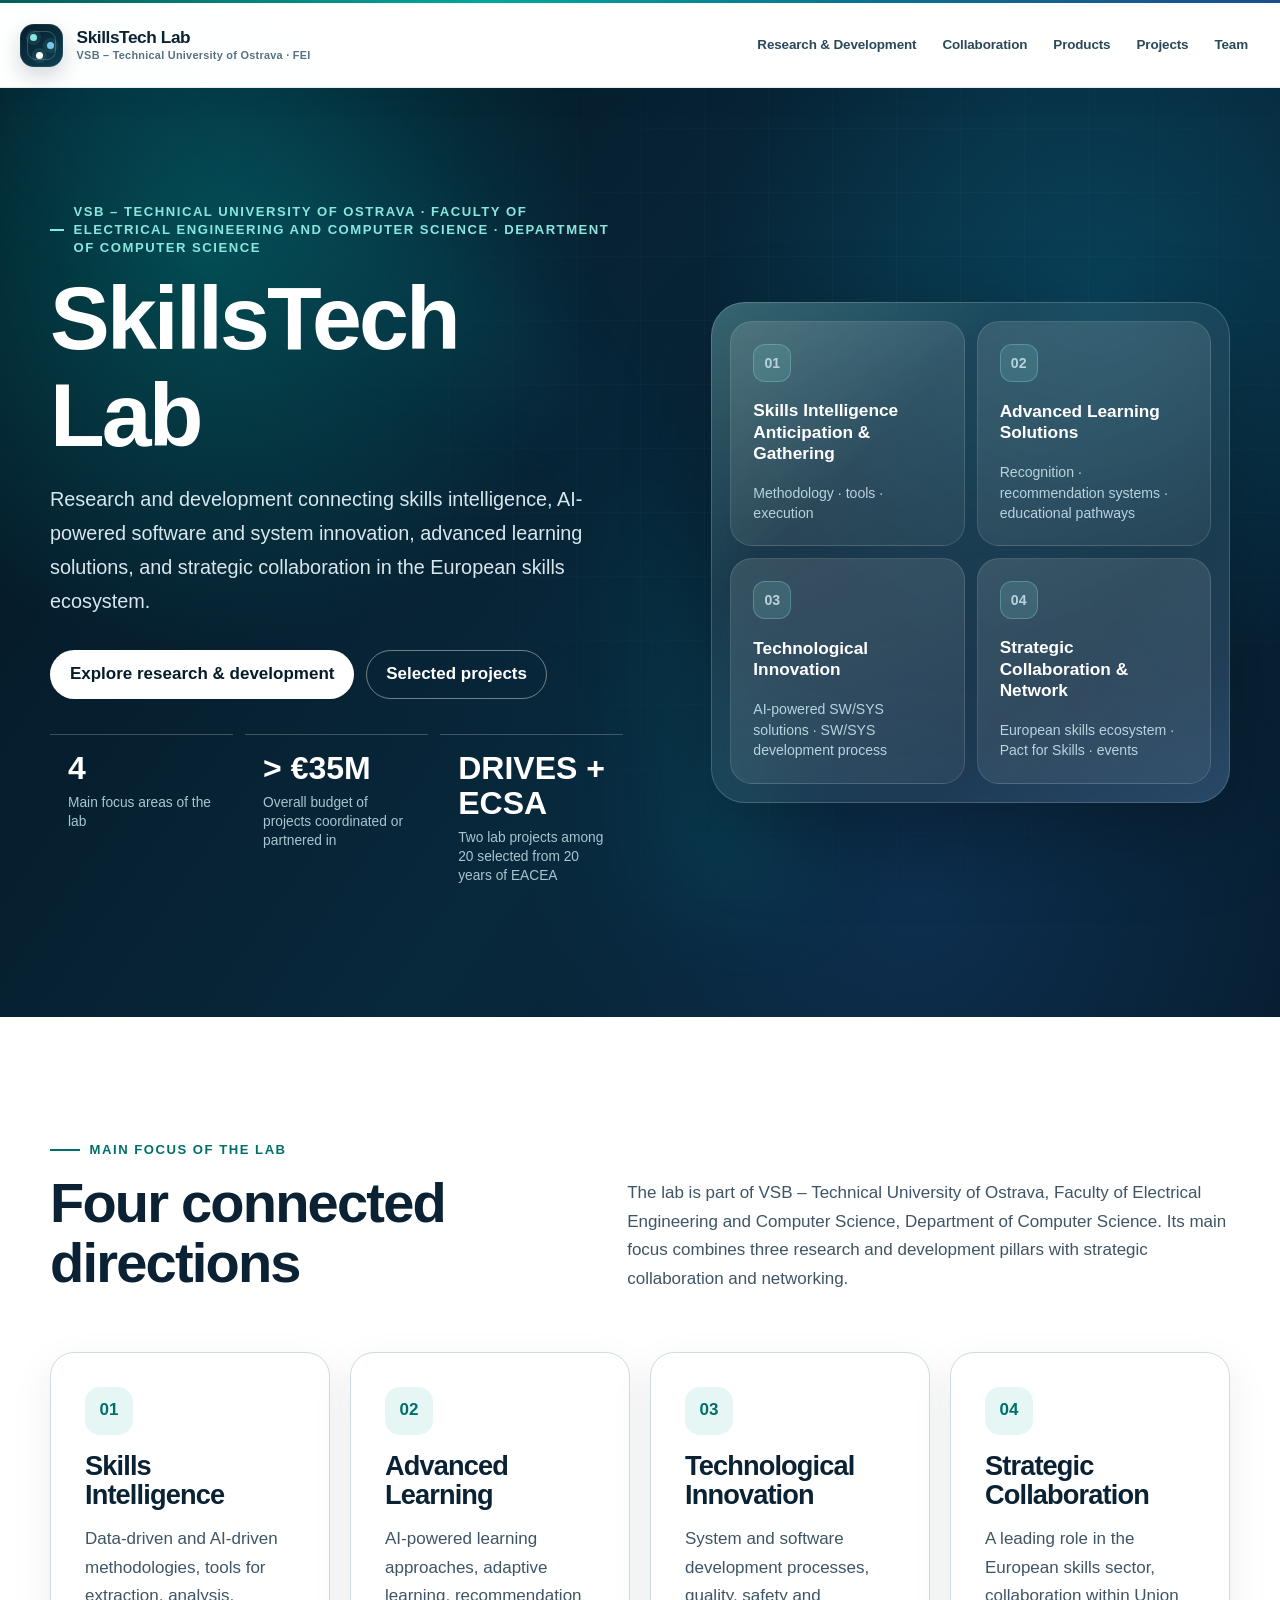
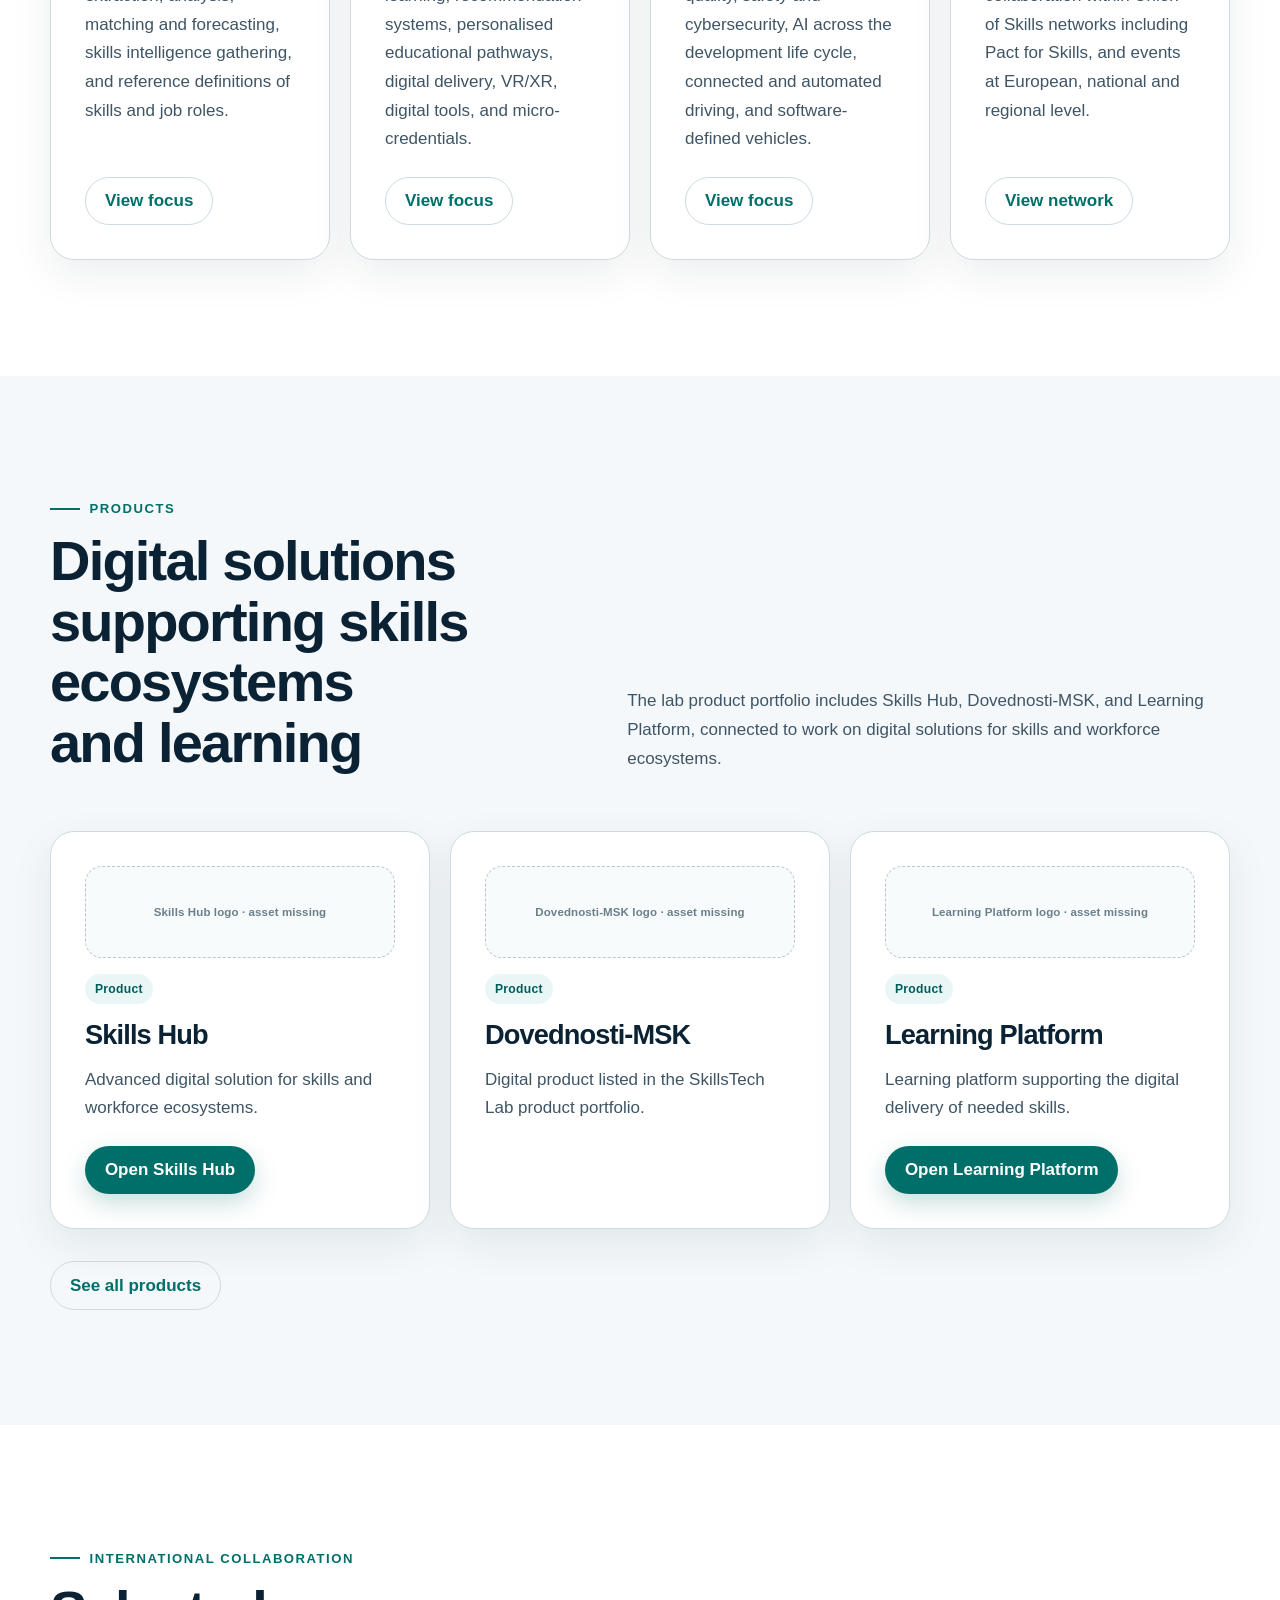
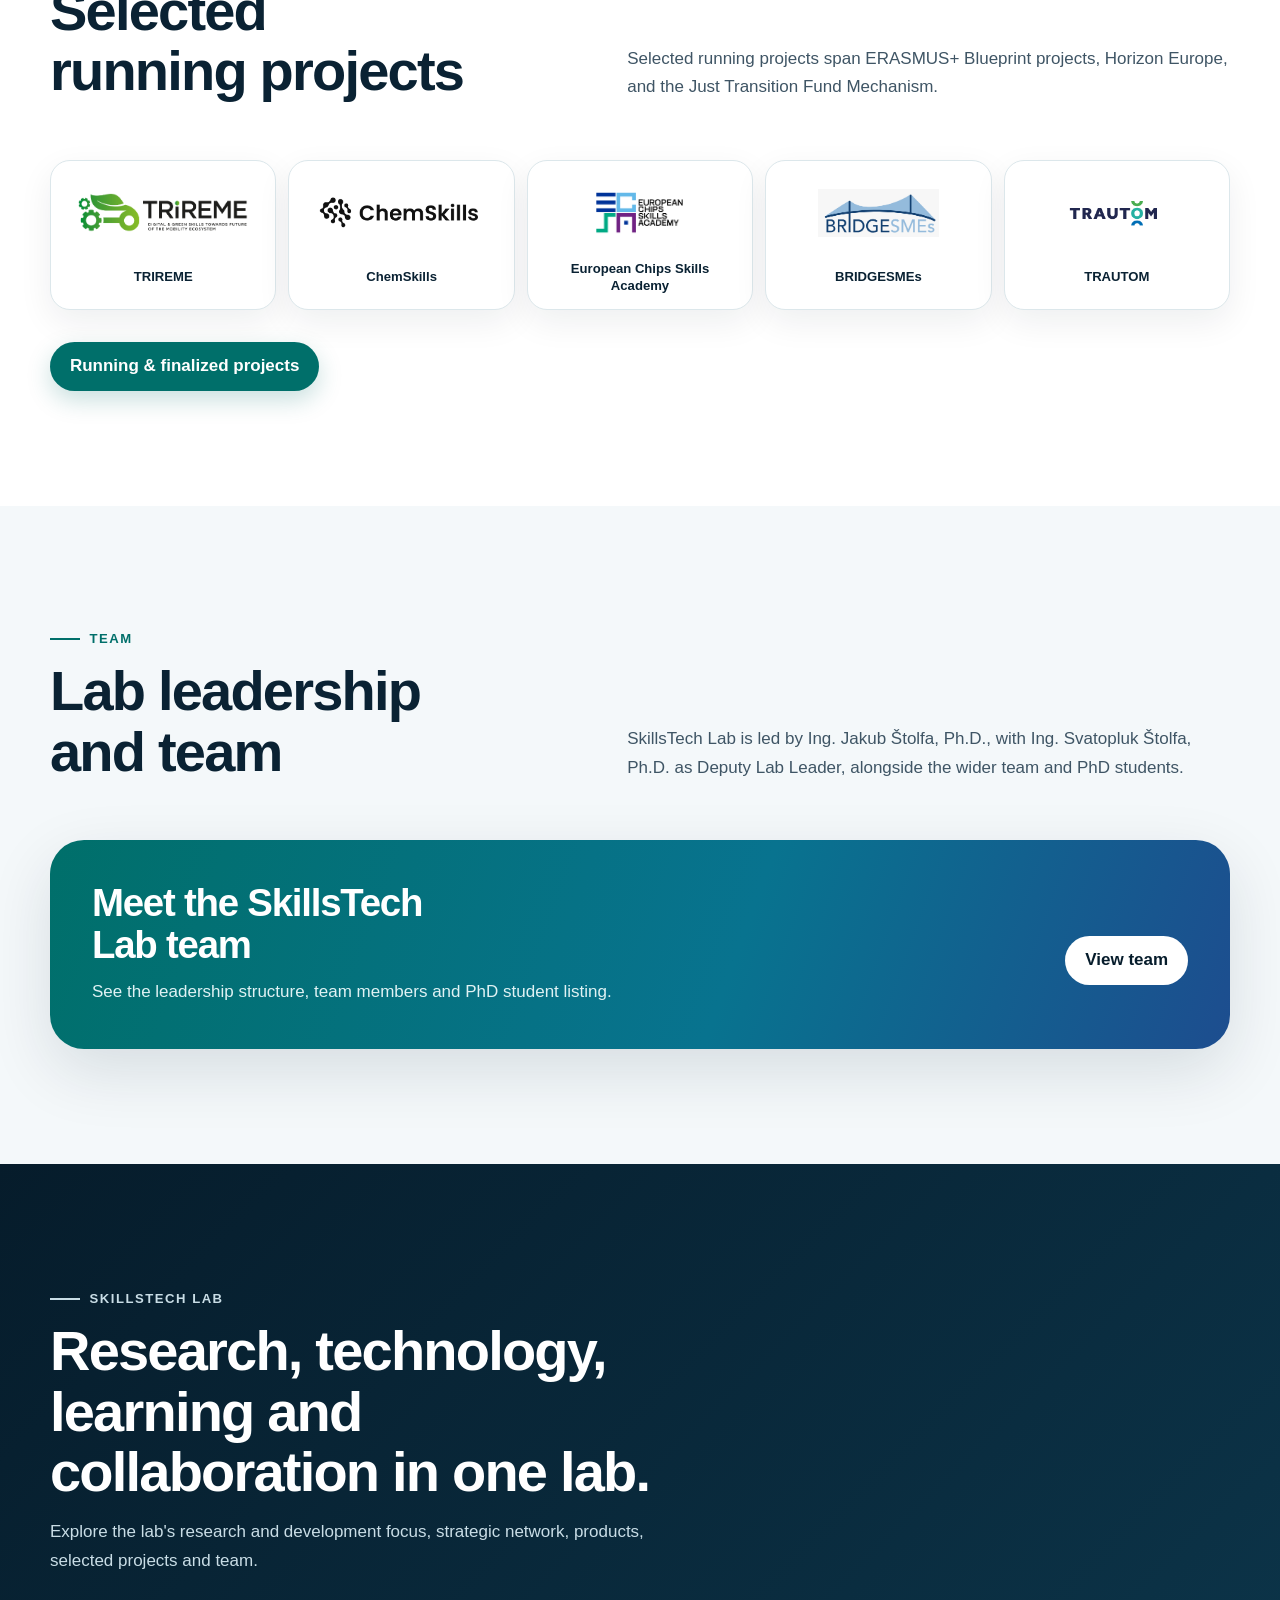
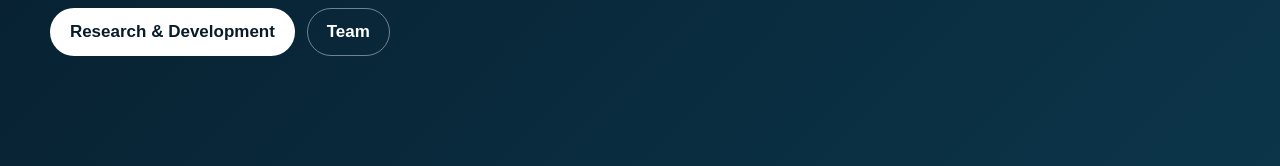
==== index.html @ 089ed8a1 "v2 of the web" ====
<!doctype html><html lang="en"><head><meta charset="utf-8"><meta name="viewport" content="width=device-width, initial-scale=1"><title>SkillsTech Lab | SkillsTech Lab</title><link rel="stylesheet" href="styles.css"></head><body style="margin:0"><header class="demo-header"><div class="demo-header-accent" aria-hidden="true"></div><div class="demo-nav"><a class="demo-brand" href="index.html" aria-current="page"><span class="demo-brand-mark" aria-hidden="true"><i></i><i></i><i></i></span><span class="demo-brand-copy"><strong>SkillsTech Lab</strong><small>VSB – Technical University of Ostrava · FEI</small></span></a><nav aria-label="Primary"><a href="research-development.html">Research &amp; Development</a><a href="strategic-collaboration-network.html">Collaboration</a><a href="products.html">Products</a><a href="projects.html">Projects</a><a href="team.html">Team</a></nav></div></header><div class="stl-site stl-page-home" id="stl-content">
  <!-- Source basis: PPT slides 2-9. Existing WordPress header/navigation stays outside this snippet. -->
  <section class="stl-hero stl-full-bleed" aria-labelledby="stl-home-title">
    <div class="stl-container stl-hero-grid">
      <div>
        <p class="stl-kicker">VSB – Technical University of Ostrava · Faculty of Electrical Engineering and Computer Science · Department of Computer Science</p>
        <h1 id="stl-home-title">SkillsTech Lab</h1>
        <p class="stl-lead">Research and development connecting skills intelligence, AI-powered software and system innovation, advanced learning solutions, and strategic collaboration in the European skills ecosystem.</p>
        <div class="stl-actions">
          <a class="stl-button stl-button--light" href="research-development.html">Explore research &amp; development</a>
          <a class="stl-button stl-button--ghost" href="projects.html">Selected projects</a>
        </div>
        <div class="stl-stats" aria-label="SkillsTech Lab highlights">
          <div class="stl-stat"><strong>4</strong><span>Main focus areas of the lab</span></div>
          <div class="stl-stat"><strong>&gt; €35M</strong><span>Overall budget of projects coordinated or partnered in</span></div>
          <div class="stl-stat"><strong>DRIVES + ECSA</strong><span>Two lab projects among 20 selected from 20 years of EACEA</span></div>
        </div>
      </div>

      <div class="stl-focus-panel" aria-label="Main focus of the lab">
        <a class="stl-focus-card" href="research-development.html#skills-intelligence">
          <span class="stl-focus-index">01</span>
          <strong>Skills Intelligence Anticipation &amp; Gathering</strong>
          <span>Methodology · tools · execution</span>
        </a>
        <a class="stl-focus-card" href="research-development.html#advanced-learning">
          <span class="stl-focus-index">02</span>
          <strong>Advanced Learning Solutions</strong>
          <span>Recognition · recommendation systems · educational pathways</span>
        </a>
        <a class="stl-focus-card" href="research-development.html#technological-innovation">
          <span class="stl-focus-index">03</span>
          <strong>Technological Innovation</strong>
          <span>AI-powered SW/SYS solutions · SW/SYS development process</span>
        </a>
        <a class="stl-focus-card" href="strategic-collaboration-network.html">
          <span class="stl-focus-index">04</span>
          <strong>Strategic Collaboration &amp; Network</strong>
          <span>European skills ecosystem · Pact for Skills · events</span>
        </a>
      </div>
    </div>
  </section>

  <section class="stl-section">
    <div class="stl-container">
      <div class="stl-section-heading">
        <div><p class="stl-kicker">Main focus of the lab</p><h2>Four connected directions</h2></div>
        <p>The lab is part of VSB – Technical University of Ostrava, Faculty of Electrical Engineering and Computer Science, Department of Computer Science. Its main focus combines three research and development pillars with strategic collaboration and networking.</p>
      </div>
      <div class="stl-grid stl-grid--4">
        <article class="stl-card stl-summary-card"><div class="stl-card-number">01</div><h3>Skills Intelligence</h3><p>Data-driven and AI-driven methodologies, tools for extraction, analysis, matching and forecasting, skills intelligence gathering, and reference definitions of skills and job roles.</p><div class="stl-actions"><a class="stl-button stl-button--text" href="research-development.html#skills-intelligence">View focus</a></div></article>
        <article class="stl-card stl-summary-card"><div class="stl-card-number">02</div><h3>Advanced Learning</h3><p>AI-powered learning approaches, adaptive learning, recommendation systems, personalised educational pathways, digital delivery, VR/XR, digital tools, and micro-credentials.</p><div class="stl-actions"><a class="stl-button stl-button--text" href="research-development.html#advanced-learning">View focus</a></div></article>
        <article class="stl-card stl-summary-card"><div class="stl-card-number">03</div><h3>Technological Innovation</h3><p>System and software development processes, quality, safety and cybersecurity, AI across the development life cycle, connected and automated driving, and software-defined vehicles.</p><div class="stl-actions"><a class="stl-button stl-button--text" href="research-development.html#technological-innovation">View focus</a></div></article>
        <article class="stl-card stl-summary-card"><div class="stl-card-number">04</div><h3>Strategic Collaboration</h3><p>A leading role in the European skills sector, collaboration within Union of Skills networks including Pact for Skills, and events at European, national and regional level.</p><div class="stl-actions"><a class="stl-button stl-button--text" href="strategic-collaboration-network.html">View network</a></div></article>
      </div>
    </div>
  </section>

  <section class="stl-section stl-section--soft stl-full-bleed">
    <div class="stl-container">
      <div class="stl-section-heading">
        <div><p class="stl-kicker">Products</p><h2>Digital solutions supporting skills ecosystems and learning</h2></div>
        <p>The lab product portfolio includes Skills Hub, Dovednosti-MSK, and Learning Platform, connected to work on digital solutions for skills and workforce ecosystems.</p>
      </div>
      <div class="stl-grid stl-grid--3">
        <article class="stl-card stl-product-card"><div class="stl-product-logo stl-logo-missing" data-missing-label="Skills Hub logo"><img src="assets/skills-hub-logo_missing.png" alt="" loading="lazy" decoding="async"></div><span class="stl-chip">Product</span><h3>Skills Hub</h3><p>Advanced digital solution for skills and workforce ecosystems.</p><div class="stl-actions"><a class="stl-button" href="https://skills-hub.eu/home">Open Skills Hub</a></div></article>
        <article class="stl-card stl-product-card"><div class="stl-product-logo stl-logo-missing" data-missing-label="Dovednosti-MSK logo"><img src="assets/dovednosti-msk-logo_missing.png" alt="" loading="lazy" decoding="async"></div><span class="stl-chip">Product</span><h3>Dovednosti-MSK</h3><p>Digital product listed in the SkillsTech Lab product portfolio.</p></article>
        <article class="stl-card stl-product-card"><div class="stl-product-logo stl-logo-missing" data-missing-label="Learning Platform logo"><img src="assets/learning-platform-logo_missing.png" alt="" loading="lazy" decoding="async"></div><span class="stl-chip">Product</span><h3>Learning Platform</h3><p>Learning platform supporting the digital delivery of needed skills.</p><div class="stl-actions"><a class="stl-button" href="https://learn.skills-hub.eu/">Open Learning Platform</a></div></article>
      </div>
      <div class="stl-actions"><a class="stl-button stl-button--text" href="products.html">See all products</a></div>
    </div>
  </section>

  <section class="stl-section stl-section--logo-wall stl-full-bleed">
    <div class="stl-container">
      <div class="stl-section-heading">
        <div><p class="stl-kicker">International collaboration</p><h2>Selected running projects</h2></div>
        <p>Selected running projects span ERASMUS+ Blueprint projects, Horizon Europe, and the Just Transition Fund Mechanism.</p>
      </div>
      <div class="stl-project-logo-strip" aria-label="Selected running projects">
        <div class="stl-project-logo-tile"><div class="stl-project-logo-image"><img src="assets/trireme.png" alt="" loading="lazy" decoding="async"></div><span>TRIREME</span></div>
        <div class="stl-project-logo-tile"><div class="stl-project-logo-image"><img src="assets/chemskills.png" alt="" loading="lazy" decoding="async"></div><span>ChemSkills</span></div>
        <div class="stl-project-logo-tile"><div class="stl-project-logo-image"><img src="assets/ecsa.png" alt="" loading="lazy" decoding="async"></div><span>European Chips Skills Academy</span></div>
        <div class="stl-project-logo-tile"><div class="stl-project-logo-image"><img src="assets/bridgesmes.png" alt="" loading="lazy" decoding="async"></div><span>BRIDGESMEs</span></div>
        <div class="stl-project-logo-tile"><div class="stl-project-logo-image"><img src="assets/trautom.png" alt="" loading="lazy" decoding="async"></div><span>TRAUTOM</span></div>
      </div>
      <div class="stl-actions"><a class="stl-button" href="projects.html">Running &amp; finalized projects</a></div>
    </div>
  </section>

  <section class="stl-section stl-section--soft stl-full-bleed">
    <div class="stl-container">
      <div class="stl-section-heading">
        <div><p class="stl-kicker">Team</p><h2>Lab leadership and team</h2></div>
        <p>SkillsTech Lab is led by Ing. Jakub Štolfa, Ph.D., with Ing. Svatopluk Štolfa, Ph.D. as Deputy Lab Leader, alongside the wider team and PhD students.</p>
      </div>
      <div class="stl-band">
        <div><h2>Meet the SkillsTech Lab team</h2><p>See the leadership structure, team members and PhD student listing.</p></div>
        <div class="stl-actions"><a class="stl-button stl-button--light" href="team.html">View team</a></div>
      </div>
    </div>
  </section>

  <section class="stl-endcap stl-full-bleed">
    <div class="stl-container">
      <p class="stl-kicker">SkillsTech Lab</p>
      <h2>Research, technology, learning and collaboration in one lab.</h2>
      <p>Explore the lab's research and development focus, strategic network, products, selected projects and team.</p>
      <div class="stl-actions">
        <a class="stl-button stl-button--light" href="research-development.html">Research &amp; Development</a>
        <a class="stl-button stl-button--ghost" href="team.html">Team</a>
      </div>
    </div>
  </section>
</div>
</body></html>
---- styles.css ----
/*
SkillsTech Lab - WordPress content styles
Scope: all selectors are intentionally contained under .stl-site to avoid changing the existing WordPress header/theme.
Source design: PPT v20260817 + supplied mock-up used for visual inspiration only.
Accessibility target: WCAG 2.2 AA-oriented implementation for the supplied page content.
*/

.stl-site {
  --stl-ink: #0a2233;
  --stl-ink-soft: #3f5565;
  --stl-bg: #ffffff;
  --stl-surface: #f4f8fa;
  --stl-surface-2: #eaf3f5;
  --stl-line: #cddbe1;
  --stl-teal: #006f6a;
  --stl-teal-bright: #00a79d;
  --stl-cyan: #08738f;
  --stl-blue: #1d4d8f;
  --stl-navy: #061c2b;
  --stl-navy-2: #0c2f45;
  --stl-focus: #ffbf47;
  --stl-radius-sm: 14px;
  --stl-radius: 24px;
  --stl-radius-lg: 34px;
  --stl-shadow: 0 22px 64px rgba(7, 32, 49, .12);
  --stl-shadow-soft: 0 14px 42px rgba(7, 32, 49, .08);
  --stl-content: 1180px;
  color: var(--stl-ink);
  background: var(--stl-bg);
  font-family: Inter, Aptos, "Segoe UI", Roboto, Helvetica, Arial, sans-serif;
  font-size: 17px;
  line-height: 1.68;
  text-rendering: optimizeLegibility;
  -webkit-font-smoothing: antialiased;
}

.stl-site *,
.stl-site *::before,
.stl-site *::after { box-sizing: border-box; }

.stl-site img,
.stl-site svg { max-width: 100%; height: auto; }

.stl-site a { color: var(--stl-teal); text-underline-offset: .18em; text-decoration-thickness: .08em; }
.stl-site a:hover { text-decoration-thickness: .13em; }

.stl-site :where(a, button, [tabindex]):focus-visible {
  outline: 3px solid var(--stl-navy);
  outline-offset: 3px;
  box-shadow: 0 0 0 6px var(--stl-focus);
  border-radius: 8px;
}

.stl-site h1,
.stl-site h2,
.stl-site h3,
.stl-site h4 {
  color: inherit;
  margin: 0;
  font-weight: 800;
  line-height: 1.08;
  letter-spacing: -.032em;
  text-wrap: balance;
}

.stl-site h1 { font-size: clamp(2.65rem, 7vw, 5.65rem); max-width: 11ch; }
.stl-site h2 { font-size: clamp(2rem, 4.4vw, 3.5rem); max-width: 18ch; }
.stl-site h3 { font-size: clamp(1.25rem, 2.2vw, 1.7rem); }
.stl-site h4 { font-size: 1.05rem; letter-spacing: -.015em; }
.stl-site p { margin: 0; }
.stl-site p + p { margin-top: 1rem; }
.stl-site ul { margin: 0; padding-left: 1.25rem; }
.stl-site li + li { margin-top: .62rem; }
.stl-site strong { font-weight: 780; }

.stl-site .stl-container {
  width: min(calc(100% - 40px), var(--stl-content));
  margin-inline: auto;
}

.stl-site .stl-full-bleed {
  width: 100vw;
  margin-left: calc(50% - 50vw);
  margin-right: calc(50% - 50vw);
}

.stl-site .stl-section {
  padding-block: clamp(72px, 9vw, 122px);
  position: relative;
}

.stl-site .stl-section--soft { background: var(--stl-surface); }
.stl-site .stl-section--ink { background: var(--stl-navy); color: #fff; }
.stl-site .stl-section--teal { background: #eaf8f7; }
.stl-site .stl-section--logo-wall { background: #fff; color: var(--stl-ink); }

.stl-site .stl-kicker {
  display: inline-flex;
  align-items: center;
  gap: .6rem;
  margin-bottom: .85rem;
  color: var(--stl-teal);
  font-size: .82rem;
  font-weight: 850;
  letter-spacing: .115em;
  line-height: 1.35;
  text-transform: uppercase;
}
.stl-site .stl-kicker::before {
  content: "";
  width: 30px;
  height: 2px;
  background: currentColor;
}
.stl-site .stl-section--ink .stl-kicker,
.stl-site .stl-page-hero .stl-kicker,
.stl-site .stl-hero .stl-kicker { color: #89e7e0; }

.stl-site .stl-lead {
  max-width: 68ch;
  margin-top: 1.25rem;
  color: var(--stl-ink-soft);
  font-size: clamp(1.06rem, 1.65vw, 1.24rem);
  line-height: 1.7;
}
.stl-site .stl-section--ink .stl-lead,
.stl-site .stl-page-hero .stl-lead,
.stl-site .stl-hero .stl-lead { color: #d8e7ee; }

.stl-site .stl-section-heading {
  display: grid;
  grid-template-columns: minmax(0, .9fr) minmax(0, 1.1fr);
  gap: clamp(24px, 7vw, 84px);
  align-items: end;
  margin-bottom: clamp(34px, 5vw, 58px);
}
.stl-site .stl-section-heading > :last-child { max-width: 66ch; color: var(--stl-ink-soft); }
.stl-site .stl-section--ink .stl-section-heading > :last-child { color: #c9dce5; }

/* Buttons */
.stl-site .stl-actions { display: flex; flex-wrap: wrap; gap: 12px; margin-top: 2rem; }
.stl-site .stl-button {
  min-height: 48px;
  display: inline-flex;
  align-items: center;
  justify-content: center;
  gap: .55rem;
  padding: .82rem 1.18rem;
  border: 1px solid transparent;
  border-radius: 999px;
  background: var(--stl-teal);
  color: #fff;
  font-weight: 800;
  line-height: 1.2;
  text-decoration: none;
  box-shadow: 0 9px 24px rgba(0, 111, 106, .22);
  transition: transform .18s ease, box-shadow .18s ease, background-color .18s ease;
}
.stl-site .stl-button:hover {
  background: #005d59;
  color: #fff;
  text-decoration: none;
  transform: translateY(-2px);
  box-shadow: 0 12px 28px rgba(0, 93, 89, .28);
}
.stl-site .stl-button--light { background: #fff; color: var(--stl-navy); box-shadow: none; }
.stl-site .stl-button--light:hover { background: #edf8f7; color: var(--stl-navy); }
.stl-site .stl-button--ghost { background: transparent; border-color: rgba(255,255,255,.42); color: #fff; box-shadow: none; }
.stl-site .stl-button--ghost:hover { background: rgba(255,255,255,.1); }
.stl-site .stl-button--text { background: transparent; color: var(--stl-teal); border-color: var(--stl-line); box-shadow: none; }
.stl-site .stl-button--text:hover { background: #eef8f7; color: #005d59; }

/* Home hero */
.stl-site .stl-hero {
  min-height: min(840px, 82svh);
  display: grid;
  align-items: center;
  overflow: hidden;
  isolation: isolate;
  color: #fff;
  background:
    radial-gradient(circle at 16% 18%, rgba(0, 167, 157, .34), transparent 30%),
    radial-gradient(circle at 86% 22%, rgba(11, 134, 168, .28), transparent 30%),
    radial-gradient(circle at 72% 88%, rgba(29, 77, 143, .28), transparent 32%),
    linear-gradient(125deg, #041522 0%, #08283b 54%, #071e31 100%);
}
.stl-site .stl-hero::before {
  content: "";
  position: absolute;
  inset: 0;
  z-index: -2;
  opacity: .6;
  background:
    conic-gradient(from 90deg at 50% 50%, transparent 0 18%, rgba(0,167,157,.28) 21%, transparent 26% 55%, rgba(11,134,168,.2) 60%, transparent 66% 100%);
  filter: blur(44px);
  animation: stl-aurora 24s linear infinite;
}
.stl-site .stl-hero::after {
  content: "";
  position: absolute;
  inset: 0;
  z-index: -1;
  opacity: .22;
  background-image:
    linear-gradient(rgba(255,255,255,.12) 1px, transparent 1px),
    linear-gradient(90deg, rgba(255,255,255,.12) 1px, transparent 1px);
  background-size: 64px 64px;
  mask-image: radial-gradient(circle at 70% 46%, #000 10%, transparent 64%);
}
@keyframes stl-aurora {
  0% { transform: translate3d(-2%, -1%, 0) rotate(0deg) scale(1); }
  50% { transform: translate3d(3%, 2%, 0) rotate(180deg) scale(1.04); }
  100% { transform: translate3d(-2%, -1%, 0) rotate(360deg) scale(1); }
}
.stl-site .stl-hero-grid {
  display: grid;
  grid-template-columns: minmax(0, 1.05fr) minmax(360px, .95fr);
  gap: clamp(40px, 7vw, 88px);
  align-items: center;
  padding-block: clamp(70px, 9vw, 116px);
}
.stl-site .stl-hero h1 { color: #fff; }
.stl-site .stl-hero .stl-lead { max-width: 63ch; }
.stl-site .stl-hero-note {
  margin-top: 1.15rem;
  max-width: 60ch;
  color: #9fc0ce;
  font-size: .93rem;
}
.stl-site .stl-focus-panel {
  position: relative;
  display: grid;
  grid-template-columns: repeat(2, minmax(0, 1fr));
  gap: 12px;
  padding: 18px;
  border: 1px solid rgba(255,255,255,.18);
  border-radius: var(--stl-radius-lg);
  background: rgba(255,255,255,.075);
  box-shadow: 0 30px 90px rgba(0,0,0,.24);
  backdrop-filter: blur(14px);
}
.stl-site .stl-focus-panel::before {
  content: "";
  position: absolute;
  inset: -1px;
  z-index: -1;
  border-radius: inherit;
  background: linear-gradient(135deg, rgba(137,231,224,.6), transparent 30%, transparent 70%, rgba(92,151,220,.5));
  opacity: .45;
}
.stl-site .stl-focus-card {
  min-height: 164px;
  display: flex;
  flex-direction: column;
  justify-content: space-between;
  gap: 18px;
  padding: 22px;
  border: 1px solid rgba(255,255,255,.12);
  border-radius: 22px;
  background: linear-gradient(155deg, rgba(255,255,255,.13), rgba(255,255,255,.055));
  color: #fff;
  text-decoration: none;
  transition: transform .18s ease, background-color .18s ease;
}
.stl-site .stl-focus-card:hover { transform: translateY(-3px); text-decoration: none; background: rgba(255,255,255,.12); }
.stl-site .stl-focus-card strong { font-size: 1.08rem; line-height: 1.24; }
.stl-site .stl-focus-card span { color: #b9d3de; font-size: .88rem; line-height: 1.45; }
.stl-site .stl-focus-index {
  width: 38px; height: 38px; display: grid; place-items: center;
  border-radius: 12px; background: rgba(137,231,224,.14); border: 1px solid rgba(137,231,224,.3);
  color: #a7f4ee; font-weight: 900; font-size: .86rem;
}
.stl-site .stl-stats {
  display: grid;
  grid-template-columns: repeat(3, minmax(0, 1fr));
  gap: 12px;
  margin-top: 2.2rem;
}
.stl-site .stl-stat {
  padding: 16px 18px;
  border-top: 1px solid rgba(255,255,255,.22);
}
.stl-site .stl-stat strong { display: block; color: #fff; font-size: clamp(1.35rem, 2.6vw, 2rem); line-height: 1.1; }
.stl-site .stl-stat span { display: block; margin-top: .4rem; color: #aac5d1; font-size: .86rem; line-height: 1.4; }

/* Standard page hero */
.stl-site .stl-page-hero {
  overflow: hidden;
  isolation: isolate;
  position: relative;
  padding-block: clamp(80px, 10vw, 132px);
  color: #fff;
  background:
    radial-gradient(circle at 84% 15%, rgba(0,167,157,.27), transparent 30%),
    radial-gradient(circle at 12% 82%, rgba(29,77,143,.28), transparent 34%),
    linear-gradient(130deg, var(--stl-navy), var(--stl-navy-2));
}
.stl-site .stl-page-hero::after {
  content: "";
  position: absolute;
  inset: 0;
  z-index: -1;
  opacity: .16;
  background-image: radial-gradient(circle, rgba(255,255,255,.8) 1px, transparent 1.5px);
  background-size: 28px 28px;
  mask-image: linear-gradient(90deg, transparent, #000 55%, #000);
}
.stl-site .stl-page-hero h1 { max-width: 13ch; }
.stl-site .stl-breadcrumbs { display: flex; flex-wrap: wrap; gap: .5rem; margin-bottom: 1.4rem; color: #b7cfd9; font-size: .92rem; }
.stl-site .stl-breadcrumbs a { color: #fff; }
.stl-site .stl-breadcrumbs span[aria-hidden="true"] { opacity: .65; }

/* Grids/cards */
.stl-site .stl-grid { display: grid; gap: 20px; }
.stl-site .stl-grid--2 { grid-template-columns: repeat(2, minmax(0, 1fr)); }
.stl-site .stl-grid--3 { grid-template-columns: repeat(3, minmax(0, 1fr)); }
.stl-site .stl-grid--4 { grid-template-columns: repeat(4, minmax(0, 1fr)); }

.stl-site .stl-card {
  position: relative;
  display: flex;
  flex-direction: column;
  gap: 16px;
  min-width: 0;
  padding: clamp(24px, 3vw, 34px);
  border: 1px solid var(--stl-line);
  border-radius: var(--stl-radius);
  background: #fff;
  box-shadow: var(--stl-shadow-soft);
}
.stl-site .stl-card p,
.stl-site .stl-card li { color: var(--stl-ink-soft); }
.stl-site .stl-card .stl-actions { margin-top: auto; padding-top: .45rem; }
.stl-site .stl-card--flat { box-shadow: none; }
.stl-site .stl-card--tint { background: #f2fbfa; border-color: #b9dfdc; }
.stl-site .stl-card--dark { background: #0a2a3d; border-color: rgba(255,255,255,.13); color: #fff; box-shadow: none; }
.stl-site .stl-card--dark p,
.stl-site .stl-card--dark li { color: #c8dce5; }
.stl-site .stl-card-number {
  width: 48px; height: 48px; display: grid; place-items: center;
  border-radius: 15px; background: #e6f6f4; color: var(--stl-teal); font-weight: 900;
}
.stl-site .stl-card--dark .stl-card-number { background: rgba(137,231,224,.13); color: #a7f4ee; }
.stl-site .stl-chip {
  width: fit-content;
  display: inline-flex;
  align-items: center;
  min-height: 30px;
  padding: .28rem .62rem;
  border-radius: 999px;
  background: #e9f6f5;
  color: #005d59;
  font-size: .76rem;
  font-weight: 850;
  line-height: 1.2;
  letter-spacing: .025em;
}
.stl-site .stl-chip--blue { background: #edf2fb; color: #244f89; }
.stl-site .stl-chip--ink { background: #e8eef1; color: #243e4e; }

/* Pillar blocks */
.stl-site .stl-pillar {
  scroll-margin-top: 110px;
  display: grid;
  grid-template-columns: minmax(260px, .72fr) minmax(0, 1.28fr);
  gap: clamp(28px, 6vw, 72px);
  align-items: start;
}
.stl-site .stl-pillar + .stl-pillar { margin-top: clamp(76px, 10vw, 126px); }
.stl-site .stl-pillar-label {
  position: sticky;
  top: 110px;
  padding: 28px;
  border-radius: var(--stl-radius);
  color: #fff;
  background: linear-gradient(145deg, #006f6a, #08738f);
  box-shadow: var(--stl-shadow);
}
.stl-site .stl-pillar-label--blue { background: linear-gradient(145deg, #19447c, #0d778f); }
.stl-site .stl-pillar-label--navy { background: linear-gradient(145deg, #082538, #1d4d8f); }
.stl-site .stl-pillar-label p { margin-top: .7rem; color: #d7eff1; }
.stl-site .stl-pillar-content { display: grid; gap: 16px; }
.stl-site .stl-point {
  display: grid;
  grid-template-columns: 42px 1fr;
  gap: 16px;
  padding: 22px;
  border: 1px solid var(--stl-line);
  border-radius: 20px;
  background: #fff;
}
.stl-site .stl-point-index {
  width: 42px; height: 42px; display: grid; place-items: center;
  border-radius: 13px; background: #e8f5f4; color: var(--stl-teal); font-weight: 900;
}
.stl-site .stl-point p { color: var(--stl-ink-soft); }
.stl-site .stl-evidence {
  margin-top: .9rem;
  padding: 16px 18px;
  border-left: 4px solid #62b9b3;
  border-radius: 0 14px 14px 0;
  background: #f0f8f8;
  color: #354e5d;
  font-size: .93rem;
}

/* Feature bands */
.stl-site .stl-band {
  display: grid;
  grid-template-columns: minmax(0, 1fr) auto;
  gap: 24px;
  align-items: center;
  padding: clamp(26px, 4vw, 42px);
  border-radius: var(--stl-radius-lg);
  color: #fff;
  background: linear-gradient(110deg, #006f6a, #08738f 58%, #1d4d8f);
  box-shadow: var(--stl-shadow);
}
.stl-site .stl-band h2 { font-size: clamp(1.8rem, 3vw, 2.7rem); }
.stl-site .stl-band p { max-width: 68ch; margin-top: .8rem; color: #e0f2f4; }

/* Products */
.stl-site .stl-product-card { min-height: 330px; }
.stl-site .stl-product-logo {
  position: relative;
  width: 100%;
  height: 92px;
  display: flex;
  align-items: center;
  justify-content: flex-start;
  padding: 14px 16px;
  border: 1px solid #dce7eb;
  border-radius: 17px;
  background: #fff;
  overflow: hidden;
}
.stl-site .stl-product-logo img {
  width: auto;
  height: auto;
  max-width: 100%;
  max-height: 60px;
  object-fit: contain;
  object-position: left center;
}

/* Projects */
.stl-site .stl-project-group + .stl-project-group { margin-top: 66px; }
.stl-site .stl-project-group-head {
  display: flex;
  justify-content: space-between;
  gap: 22px;
  align-items: end;
  margin-bottom: 24px;
  padding-bottom: 16px;
  border-bottom: 1px solid var(--stl-line);
}
.stl-site .stl-project-group-head p { max-width: 60ch; color: var(--stl-ink-soft); }
.stl-site .stl-project-card { min-height: 245px; }
.stl-site .stl-project-mark {
  width: 64px; height: 64px; display: grid; place-items: center;
  flex: 0 0 auto;
  border-radius: 19px;
  background: linear-gradient(145deg, #e5f6f4, #eaf0f8);
  color: #0a5f67;
  font-size: .9rem;
  font-weight: 900;
  letter-spacing: .02em;
  text-align: center;
}
.stl-site .stl-project-card h3 { min-height: 2.2em; }
.stl-site .stl-project-card .stl-meta { display: flex; flex-wrap: wrap; gap: 7px; }
.stl-site .stl-project-card .stl-actions { margin-top: auto; }
.stl-site .stl-budget {
  margin-top: 42px;
  padding: 28px;
  border-radius: var(--stl-radius);
  background: #e9f7f6;
  border: 1px solid #b7ddd9;
  text-align: center;
}
.stl-site .stl-budget strong { display: block; font-size: clamp(1.55rem, 3vw, 2.45rem); color: #005f5a; line-height: 1.15; }
.stl-site .stl-budget span { display: block; margin-top: .55rem; color: var(--stl-ink-soft); }

/* Team */
.stl-site .stl-team-leadership {
  display: grid;
  grid-template-columns: repeat(2, minmax(0, 1fr));
  gap: 20px;
  margin-bottom: 20px;
}
.stl-site .stl-person { min-height: 250px; }
.stl-site .stl-person-top { display: flex; align-items: center; gap: 16px; }
.stl-site .stl-avatar {
  width: 66px; height: 66px; display: grid; place-items: center; flex: 0 0 auto;
  border-radius: 21px;
  color: #fff;
  background: linear-gradient(145deg, #006f6a, #1d4d8f);
  font-size: .92rem;
  font-weight: 900;
  letter-spacing: .04em;
}
.stl-site .stl-role { color: var(--stl-teal); font-weight: 800; font-size: .9rem; }
.stl-site .stl-person p { color: var(--stl-ink-soft); }
.stl-site .stl-team-note {
  margin-top: 20px;
  padding: 20px 22px;
  border: 1px dashed #9fb8c2;
  border-radius: 18px;
  background: #f8fbfc;
  color: var(--stl-ink-soft);
}

/* Link lists / collaboration */
.stl-site .stl-link-card a { font-weight: 820; }
.stl-site .stl-collab-step { min-height: 300px; }
.stl-site .stl-collab-step .stl-card-number { margin-bottom: .25rem; }

/* Compact home summaries */
.stl-site .stl-summary-card { min-height: 300px; }
.stl-site .stl-summary-card ul { color: var(--stl-ink-soft); }
.stl-site .stl-summary-list {
  display: grid;
  grid-template-columns: repeat(5, minmax(0, 1fr));
  gap: 10px;
}
.stl-site .stl-summary-pill {
  display: flex;
  align-items: center;
  justify-content: center;
  min-height: 82px;
  padding: 16px;
  border: 1px solid rgba(255,255,255,.14);
  border-radius: 18px;
  background: rgba(255,255,255,.07);
  color: #fff;
  font-weight: 800;
  text-align: center;
  line-height: 1.25;
}

/* Footer CTA inside content, not the theme footer */
.stl-site .stl-endcap {
  padding-block: clamp(74px, 9vw, 110px);
  background: linear-gradient(135deg, #061c2b, #0c354a);
  color: #fff;
}
.stl-site .stl-endcap h2 { max-width: 20ch; }
.stl-site .stl-endcap p { max-width: 66ch; margin-top: 1rem; color: #c9dde6; }

/* Utilities */
.stl-site .stl-muted { color: var(--stl-ink-soft); }
.stl-site .stl-max-text { max-width: 68ch; }
.stl-site .stl-mt-0 { margin-top: 0; }
.stl-site .stl-mt-1 { margin-top: 1rem; }
.stl-site .stl-mt-2 { margin-top: 2rem; }
.stl-site .stl-center { text-align: center; }
.stl-site .stl-center h2,
.stl-site .stl-center .stl-lead { margin-inline: auto; }
.stl-site [id] { scroll-margin-top: 110px; }

/* Responsive */
@media (max-width: 1060px) {
  .stl-site .stl-hero-grid { grid-template-columns: 1fr; }
  .stl-site .stl-focus-panel { max-width: 760px; }
  .stl-site .stl-grid--4 { grid-template-columns: repeat(2, minmax(0, 1fr)); }
  .stl-site .stl-grid--3 { grid-template-columns: repeat(2, minmax(0, 1fr)); }
  .stl-site .stl-summary-list { grid-template-columns: repeat(3, minmax(0, 1fr)); }
}

@media (max-width: 800px) {
  .stl-site { font-size: 16px; }
  .stl-site .stl-container { width: min(calc(100% - 28px), var(--stl-content)); }
  .stl-site .stl-section-heading,
  .stl-site .stl-pillar,
  .stl-site .stl-band { grid-template-columns: 1fr; }
  .stl-site .stl-pillar-label { position: static; }
  .stl-site .stl-grid--2,
  .stl-site .stl-grid--3,
  .stl-site .stl-grid--4,
  .stl-site .stl-team-leadership { grid-template-columns: 1fr; }
  .stl-site .stl-project-group-head { display: grid; align-items: start; }
  .stl-site .stl-stats { grid-template-columns: 1fr; }
  .stl-site .stl-stat { padding-inline: 0; }
  .stl-site .stl-summary-list { grid-template-columns: repeat(2, minmax(0, 1fr)); }
  .stl-site .stl-band .stl-actions { margin-top: 0; }
}

@media (max-width: 520px) {
  .stl-site .stl-hero { min-height: auto; }
  .stl-site .stl-focus-panel { grid-template-columns: 1fr; padding: 12px; border-radius: 24px; }
  .stl-site .stl-focus-card { min-height: 128px; }
  .stl-site .stl-summary-list { grid-template-columns: 1fr; }
  .stl-site .stl-button { width: 100%; }
  .stl-site .stl-actions { display: grid; }
  .stl-site .stl-point { grid-template-columns: 1fr; }
}

/* Respect user motion preferences. */
@media (prefers-reduced-motion: reduce) {
  .stl-site *,
  .stl-site *::before,
  .stl-site *::after {
    scroll-behavior: auto !important;
    animation-duration: .001ms !important;
    animation-iteration-count: 1 !important;
    transition-duration: .001ms !important;
  }
}

/* High-contrast preference support. */
@media (prefers-contrast: more) {
  .stl-site { --stl-line: #829aa5; --stl-ink-soft: #263e4c; }
  .stl-site .stl-card,
  .stl-site .stl-point { border-width: 2px; }
}

/* Printing: remove decorative animation/backgrounds and keep text legible. */
@media print {
  .stl-site .stl-hero,
  .stl-site .stl-page-hero,
  .stl-site .stl-section--ink,
  .stl-site .stl-endcap { background: #fff !important; color: #000 !important; }
  .stl-site .stl-hero::before,
  .stl-site .stl-hero::after,
  .stl-site .stl-page-hero::after { display: none !important; }
  .stl-site .stl-lead,
  .stl-site .stl-section--ink .stl-lead,
  .stl-site .stl-page-hero .stl-lead,
  .stl-site .stl-hero .stl-lead,
  .stl-site .stl-endcap p { color: #222 !important; }
  .stl-site .stl-button { border: 1px solid #222; background: #fff; color: #000; box-shadow: none; }
}

/* Standalone preview header only */
.demo-header {
  --demo-ink: #0a2233;
  --demo-soft: #577080;
  --demo-teal: #006f6a;
  position: sticky;
  top: 0;
  z-index: 1000;
  background: rgba(255,255,255,.92);
  border-bottom: 1px solid rgba(10,34,51,.09);
  box-shadow: 0 8px 30px rgba(7,32,49,.06);
  backdrop-filter: blur(20px) saturate(145%);
  -webkit-backdrop-filter: blur(20px) saturate(145%);
}
.demo-header-accent {
  height: 3px;
  background: linear-gradient(90deg, #005f5a 0%, #00a79d 38%, #08738f 67%, #1d4d8f 100%);
}
.demo-nav {
  width: min(calc(100% - 40px), 1240px);
  min-height: 84px;
  margin: auto;
  display: flex;
  align-items: center;
  justify-content: space-between;
  gap: clamp(20px, 4vw, 48px);
}
.demo-brand {
  display: inline-flex;
  align-items: center;
  gap: .85rem;
  flex: 0 0 auto;
  color: var(--demo-ink);
  text-decoration: none;
  letter-spacing: -.02em;
}
.demo-brand:hover { text-decoration: none; }
.demo-brand-mark {
  position: relative;
  width: 43px;
  height: 43px;
  display: block;
  flex: 0 0 auto;
  border-radius: 14px;
  background: linear-gradient(145deg, #061c2b, #0c4052);
  box-shadow: 0 9px 22px rgba(6,28,43,.18), inset 0 0 0 1px rgba(255,255,255,.08);
  overflow: hidden;
}
.demo-brand-mark::after {
  content: "";
  position: absolute;
  inset: 7px;
  border: 1px solid rgba(255,255,255,.2);
  border-radius: 9px;
}
.demo-brand-mark i {
  position: absolute;
  z-index: 1;
  display: block;
  width: 7px;
  height: 7px;
  border-radius: 50%;
  background: #8be6df;
  box-shadow: 0 0 0 4px rgba(139,230,223,.09);
}
.demo-brand-mark i:nth-child(1) { left: 10px; top: 10px; }
.demo-brand-mark i:nth-child(2) { right: 9px; top: 18px; background: #7cc5e8; }
.demo-brand-mark i:nth-child(3) { left: 16px; bottom: 8px; background: #fff; }
.demo-brand-copy { display: grid; gap: 1px; }
.demo-brand-copy strong {
  color: var(--demo-ink);
  font: 850 1.08rem/1.15 Inter, Aptos, "Segoe UI", Roboto, Helvetica, Arial, sans-serif;
  letter-spacing: -.025em;
}
.demo-brand-copy small {
  color: var(--demo-soft);
  font: 700 .68rem/1.25 Inter, Aptos, "Segoe UI", Roboto, Helvetica, Arial, sans-serif;
  letter-spacing: .025em;
  white-space: nowrap;
}
.demo-nav nav {
  display: flex;
  align-items: center;
  justify-content: flex-end;
  gap: 2px;
  min-width: 0;
}
.demo-nav nav a {
  position: relative;
  min-height: 44px;
  display: inline-flex;
  align-items: center;
  padding: 0 12px;
  border-radius: 12px;
  color: #294958;
  text-decoration: none;
  font: 760 .84rem/1.15 Inter, Aptos, "Segoe UI", Roboto, Helvetica, Arial, sans-serif;
  letter-spacing: -.01em;
  white-space: nowrap;
  transition: color .18s ease, background-color .18s ease, transform .18s ease;
}
.demo-nav nav a::after {
  content: "";
  position: absolute;
  left: 12px;
  right: 12px;
  bottom: 5px;
  height: 2px;
  border-radius: 999px;
  background: linear-gradient(90deg, #00a79d, #1d4d8f);
  transform: scaleX(0);
  transform-origin: left;
  transition: transform .18s ease;
}
.demo-nav nav a:hover {
  background: #edf7f7;
  color: #005f5a;
  text-decoration: none;
  transform: translateY(-1px);
}
.demo-nav nav a:hover::after,
.demo-nav nav a[aria-current="page"]::after { transform: scaleX(1); }
.demo-nav nav a[aria-current="page"] {
  background: #f0f8f8;
  color: #005f5a;
  font-weight: 850;
}
.demo-nav a:focus-visible {
  outline: 3px solid #061c2b;
  outline-offset: 3px;
  box-shadow: 0 0 0 6px #ffbf47;
}

/* Real project artwork from the supplied presentation assets */
.stl-site .stl-project-logo {
  width: 100%;
  height: 90px;
  display: flex;
  align-items: center;
  justify-content: flex-start;
  padding: 14px 16px;
  border: 1px solid #dce7eb;
  border-radius: 17px;
  background: #fff;
  overflow: hidden;
}
.stl-site .stl-project-logo img {
  width: auto;
  height: auto;
  max-width: 100%;
  max-height: 58px;
  object-fit: contain;
  object-position: left center;
}
.stl-site .stl-project-logo-strip {
  display: grid;
  grid-template-columns: repeat(5, minmax(0, 1fr));
  gap: 12px;
}
.stl-site .stl-project-logo-tile {
  min-height: 142px;
  display: grid;
  grid-template-rows: 74px auto;
  align-items: center;
  gap: 10px;
  padding: 15px;
  border: 1px solid #dce7eb;
  border-radius: 20px;
  background: #fff;
  box-shadow: 0 12px 34px rgba(7,32,49,.07);
}
.stl-site .stl-project-logo-image {
  height: 74px;
  display: flex;
  align-items: center;
  justify-content: center;
  padding: 10px 12px;
  border-radius: 13px;
  background: #fff;
}
.stl-site .stl-project-logo-image img {
  width: auto;
  height: auto;
  max-width: 100%;
  max-height: 48px;
  object-fit: contain;
}
.stl-site .stl-project-logo-tile span {
  color: var(--stl-ink);
  font-weight: 790;
  font-size: .82rem;
  line-height: 1.3;
  text-align: center;
}
.stl-site .stl-collab-asset {
  height: 86px;
  display: flex;
  align-items: center;
  margin-bottom: 14px;
}
.stl-site .stl-collab-asset img {
  width: auto;
  max-width: 176px;
  max-height: 78px;
  object-fit: contain;
}
.stl-site .stl-collab-assets {
  display: flex;
  align-items: stretch;
  gap: 10px;
  margin-bottom: 14px;
}
.stl-site .stl-collab-assets .stl-collab-asset {
  flex: 1 1 0;
  min-width: 0;
  margin-bottom: 0;
}
.stl-site .stl-logo-missing {
  position: relative;
  border-style: dashed;
  border-color: #b7c9d0;
  background: #f8fbfc;
}
.stl-site .stl-logo-missing::after {
  content: attr(data-missing-label) " · asset missing";
  position: absolute;
  inset: 0;
  display: grid;
  place-items: center;
  padding: 10px;
  color: #6a7f89;
  font-size: .72rem;
  font-weight: 760;
  letter-spacing: .01em;
  line-height: 1.25;
  text-align: center;
  pointer-events: none;
}
.stl-site .stl-logo-missing img { opacity: 0; }


@media (max-width: 1120px) {
  .demo-nav { width: min(calc(100% - 30px), 1240px); gap: 18px; }
  .demo-brand-copy small { display: none; }
  .demo-nav nav a { padding-inline: 9px; font-size: .79rem; }
  .stl-site .stl-project-logo-strip { grid-template-columns: repeat(3, minmax(0, 1fr)); }
}
@media (max-width: 850px) {
  .demo-header { position: relative; }
  .demo-nav {
    min-height: auto;
    padding: 14px 0 12px;
    align-items: stretch;
    flex-direction: column;
    gap: 12px;
  }
  .demo-brand-copy small { display: block; white-space: normal; }
  .demo-nav nav {
    justify-content: flex-start;
    gap: 4px;
    padding-bottom: 3px;
    overflow-x: auto;
    scrollbar-width: thin;
    -webkit-overflow-scrolling: touch;
  }
  .demo-nav nav a { flex: 0 0 auto; padding-inline: 10px; }
}
@media (max-width: 620px) {
  .demo-nav { width: min(calc(100% - 24px), 1240px); }
  .demo-brand-mark { width: 39px; height: 39px; border-radius: 13px; }
  .demo-brand-copy strong { font-size: 1rem; }
  .demo-brand-copy small { font-size: .62rem; }
  .stl-site .stl-project-logo-strip { grid-template-columns: 1fr 1fr; }
  .stl-site .stl-project-logo-tile { min-height: 126px; }
}
@media (max-width: 420px) {
  .stl-site .stl-project-logo-strip { grid-template-columns: 1fr; }
}
@media (prefers-reduced-motion: reduce) {
  .demo-nav nav a { transition: none; }
  .demo-nav nav a::after { transition: none; }
}
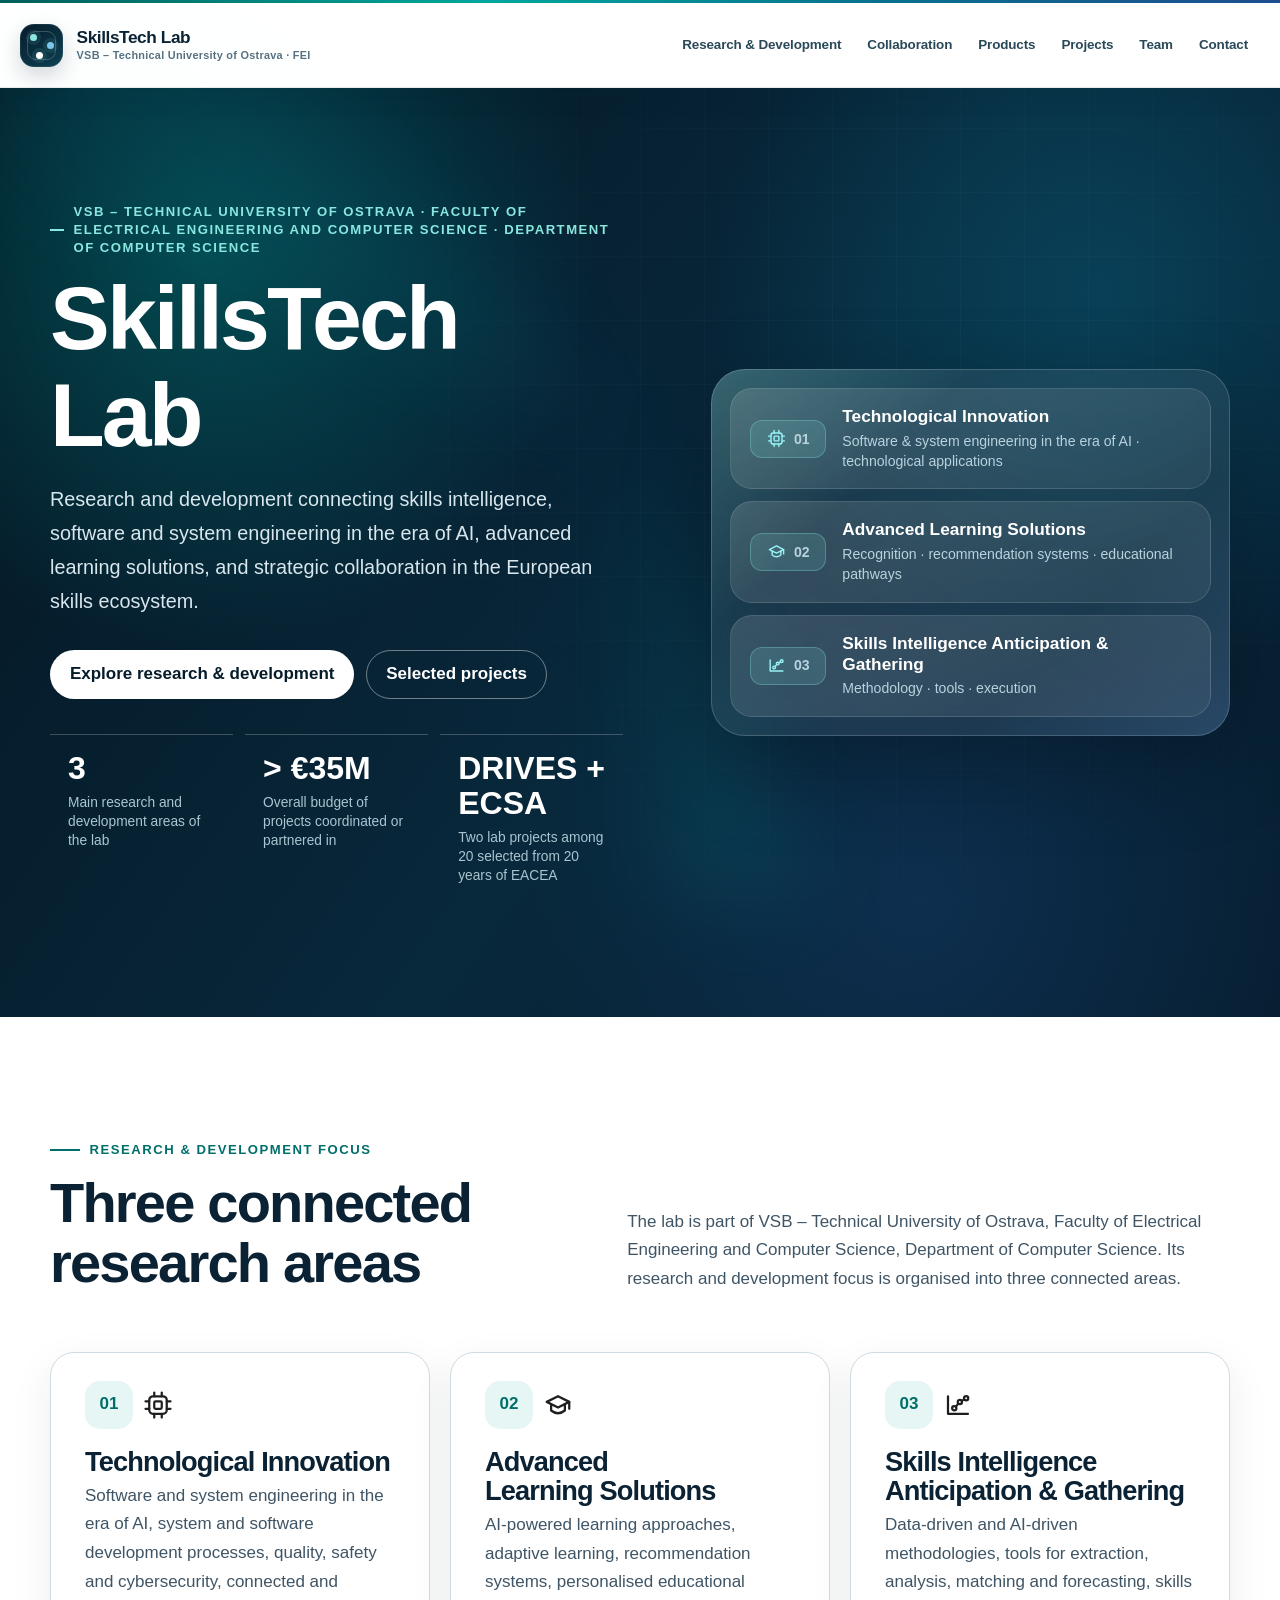
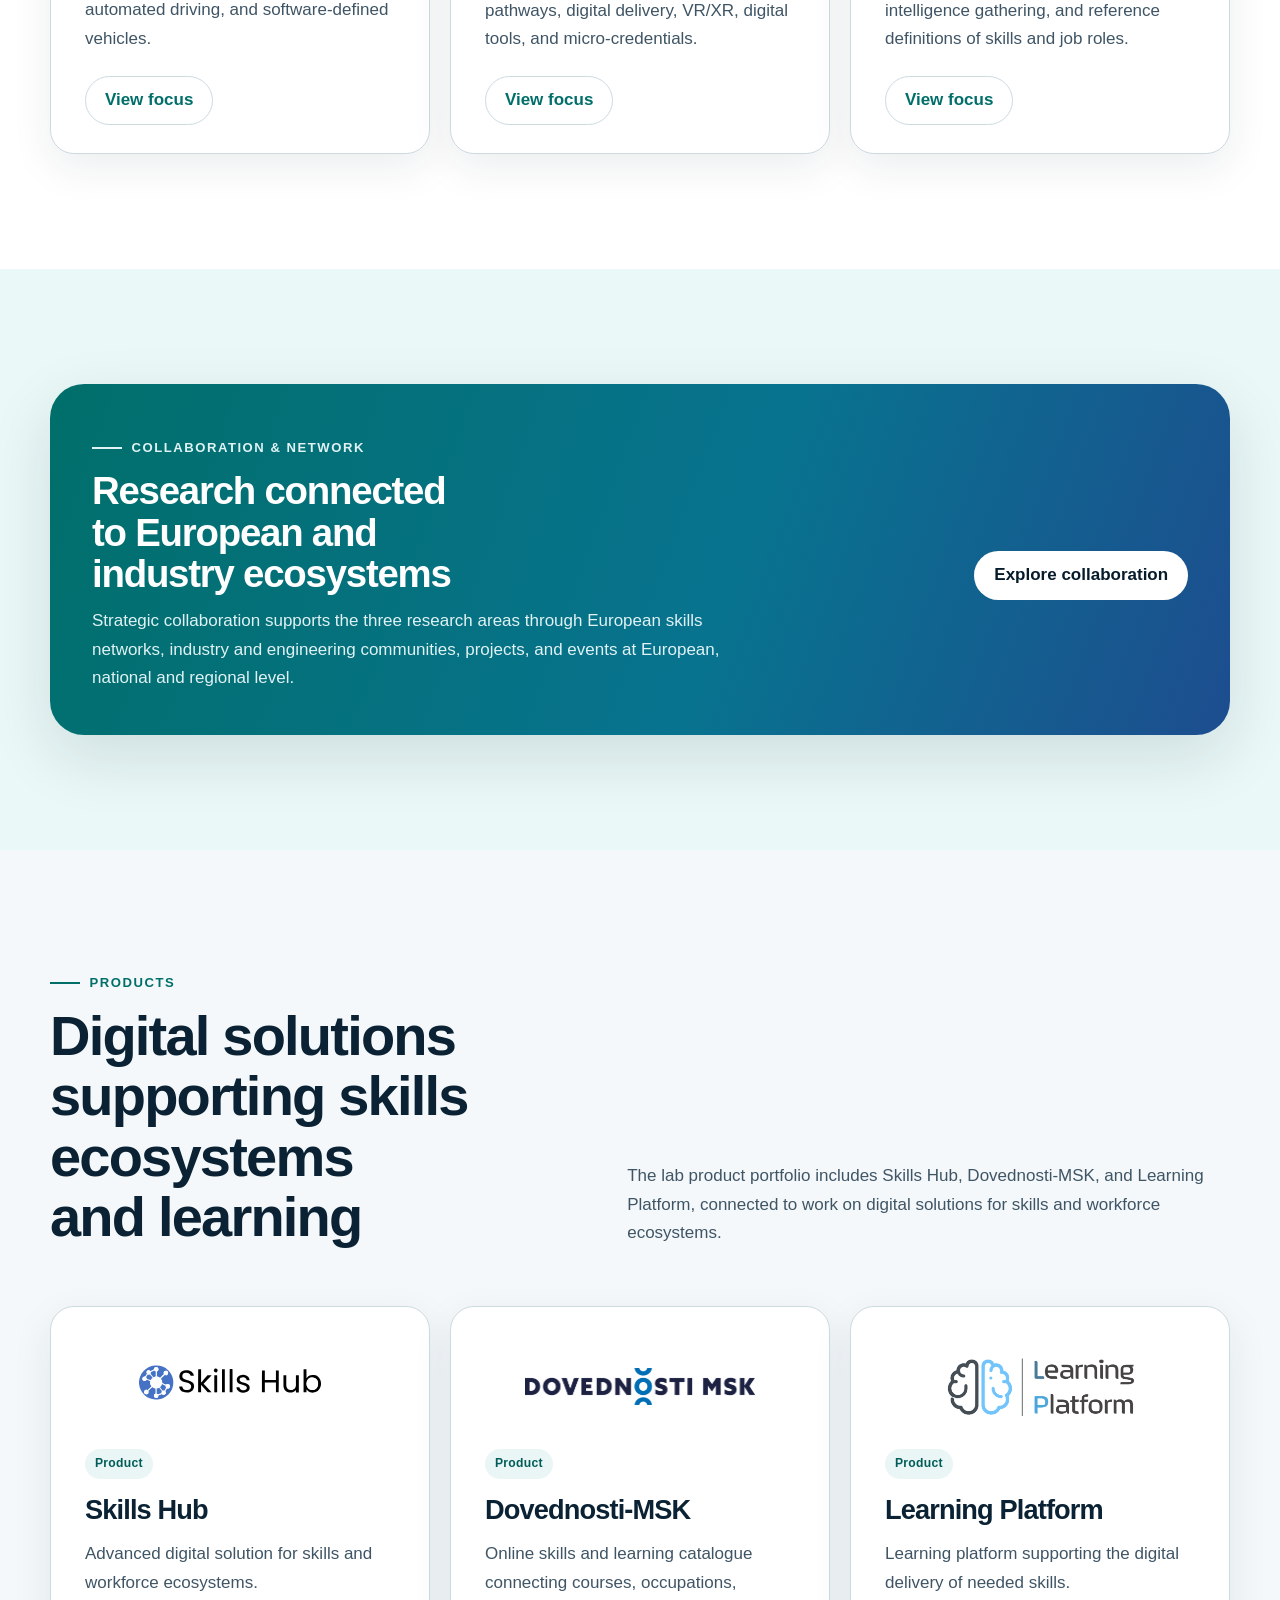
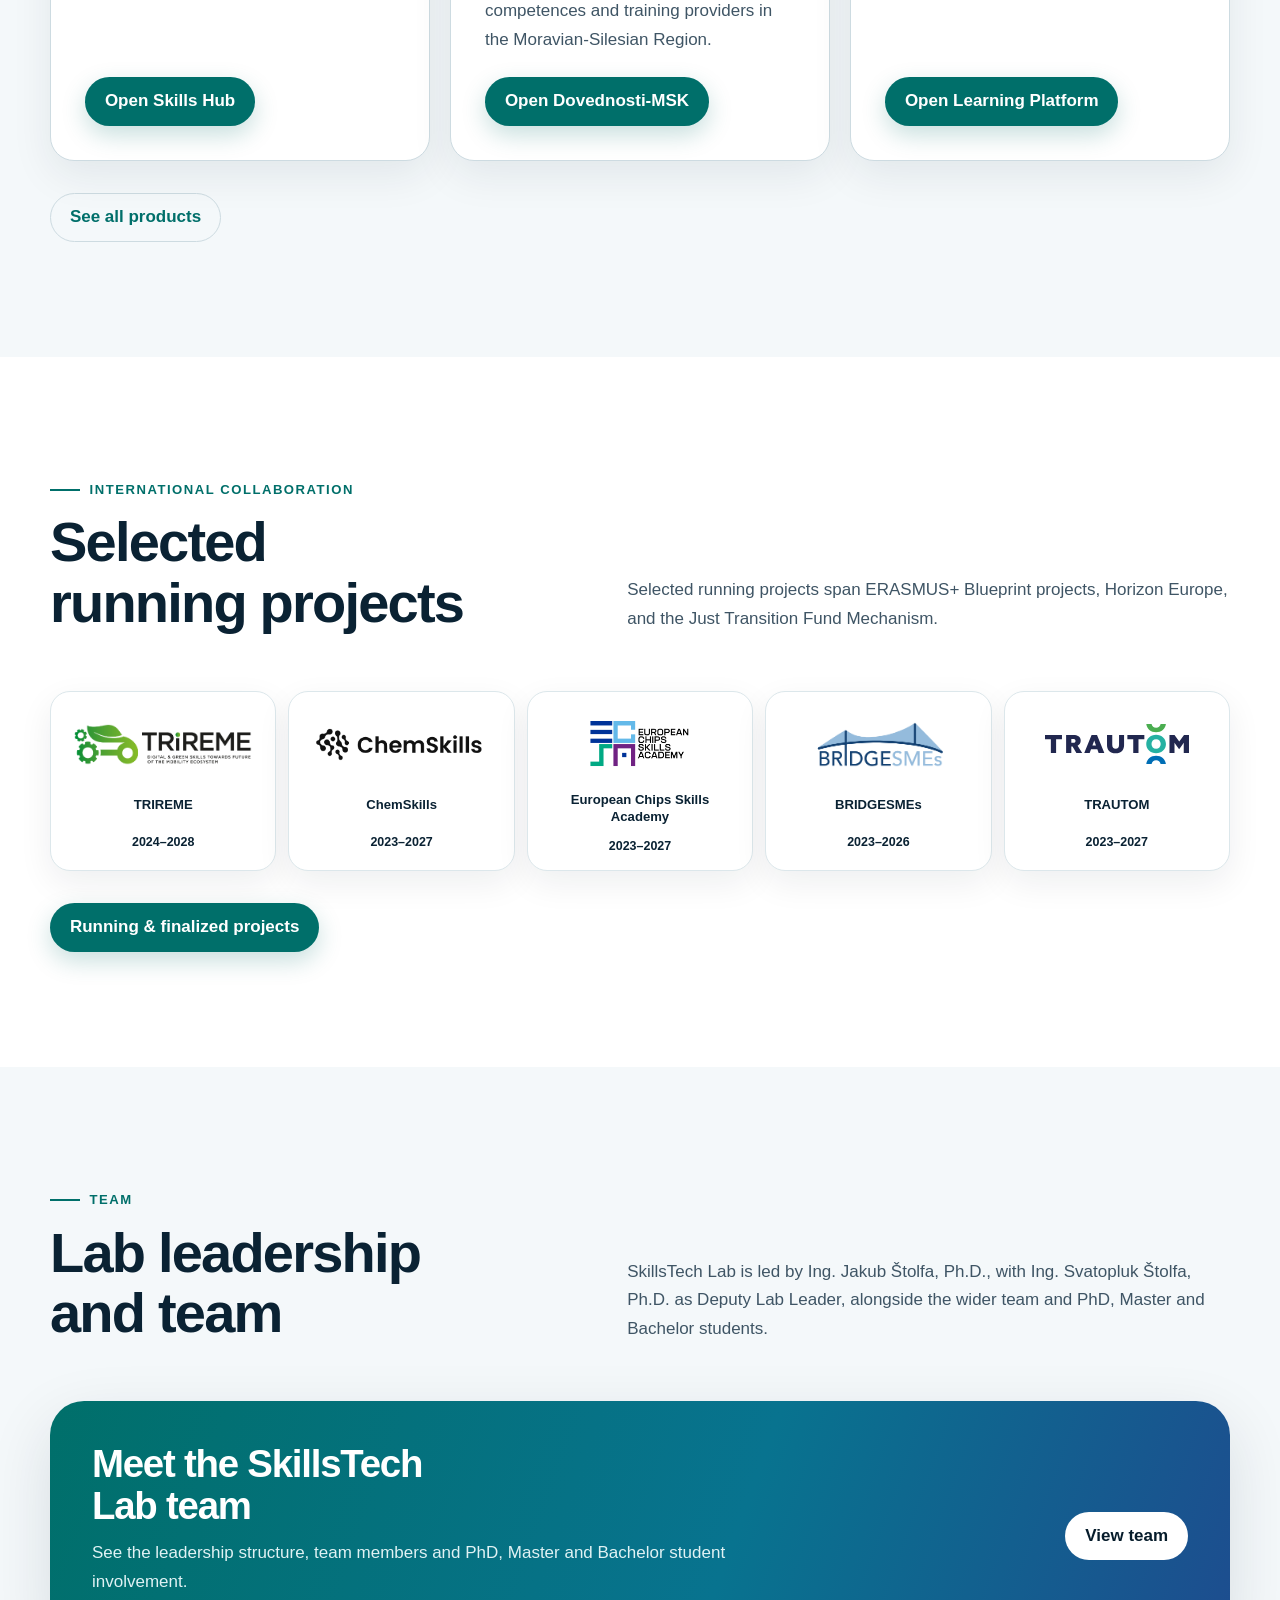
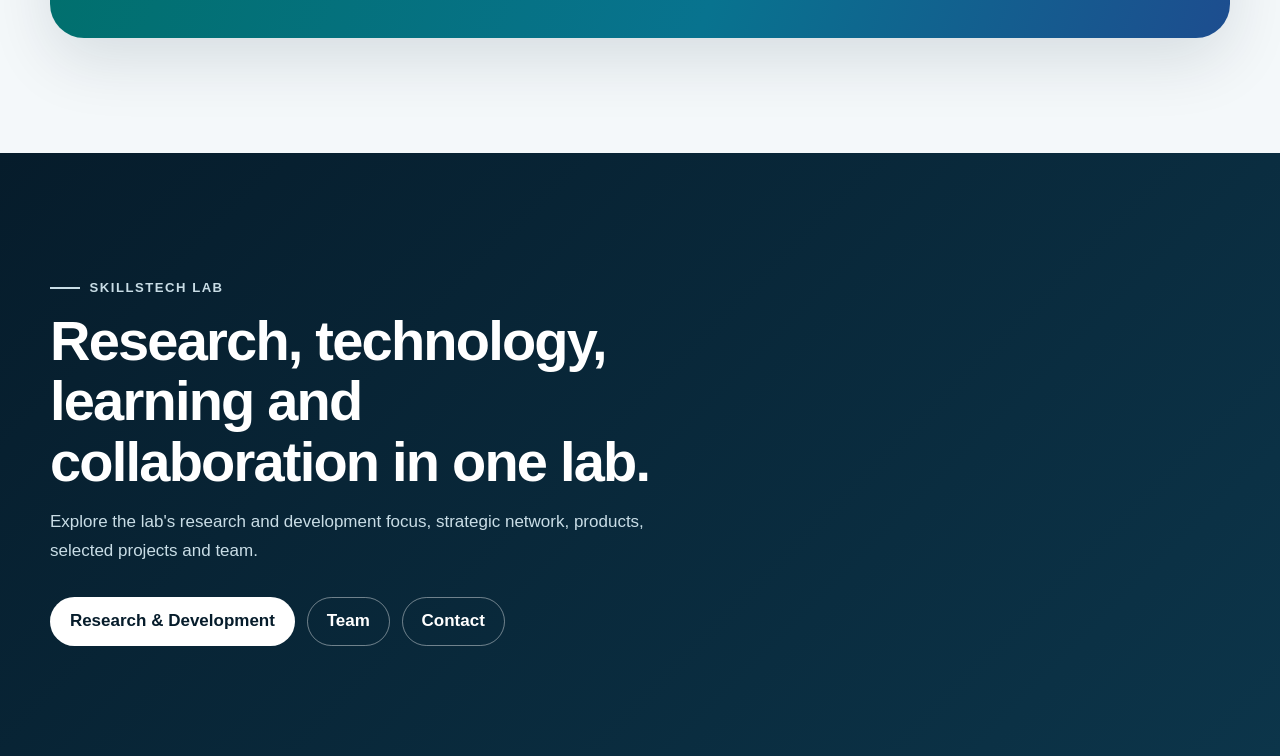
==== commit 65817375: "v3 v3" ====
--- a/index.html
+++ b/index.html
@@ -1,117 +1,109 @@
-<!doctype html><html lang="en"><head><meta charset="utf-8"><meta name="viewport" content="width=device-width, initial-scale=1"><title>SkillsTech Lab | SkillsTech Lab</title><link rel="stylesheet" href="styles.css"></head><body style="margin:0"><header class="demo-header"><div class="demo-header-accent" aria-hidden="true"></div><div class="demo-nav"><a class="demo-brand" href="index.html" aria-current="page"><span class="demo-brand-mark" aria-hidden="true"><i></i><i></i><i></i></span><span class="demo-brand-copy"><strong>SkillsTech Lab</strong><small>VSB – Technical University of Ostrava · FEI</small></span></a><nav aria-label="Primary"><a href="research-development.html">Research &amp; Development</a><a href="strategic-collaboration-network.html">Collaboration</a><a href="products.html">Products</a><a href="projects.html">Projects</a><a href="team.html">Team</a></nav></div></header><div class="stl-site stl-page-home" id="stl-content">
-  <!-- Source basis: PPT slides 2-9. Existing WordPress header/navigation stays outside this snippet. -->
-  <section class="stl-hero stl-full-bleed" aria-labelledby="stl-home-title">
-    <div class="stl-container stl-hero-grid">
-      <div>
-        <p class="stl-kicker">VSB – Technical University of Ostrava · Faculty of Electrical Engineering and Computer Science · Department of Computer Science</p>
-        <h1 id="stl-home-title">SkillsTech Lab</h1>
-        <p class="stl-lead">Research and development connecting skills intelligence, AI-powered software and system innovation, advanced learning solutions, and strategic collaboration in the European skills ecosystem.</p>
-        <div class="stl-actions">
-          <a class="stl-button stl-button--light" href="research-development.html">Explore research &amp; development</a>
-          <a class="stl-button stl-button--ghost" href="projects.html">Selected projects</a>
-        </div>
-        <div class="stl-stats" aria-label="SkillsTech Lab highlights">
-          <div class="stl-stat"><strong>4</strong><span>Main focus areas of the lab</span></div>
-          <div class="stl-stat"><strong>&gt; €35M</strong><span>Overall budget of projects coordinated or partnered in</span></div>
-          <div class="stl-stat"><strong>DRIVES + ECSA</strong><span>Two lab projects among 20 selected from 20 years of EACEA</span></div>
-        </div>
-      </div>
+<!DOCTYPE html>
 
-      <div class="stl-focus-panel" aria-label="Main focus of the lab">
-        <a class="stl-focus-card" href="research-development.html#skills-intelligence">
-          <span class="stl-focus-index">01</span>
-          <strong>Skills Intelligence Anticipation &amp; Gathering</strong>
-          <span>Methodology · tools · execution</span>
-        </a>
-        <a class="stl-focus-card" href="research-development.html#advanced-learning">
-          <span class="stl-focus-index">02</span>
-          <strong>Advanced Learning Solutions</strong>
-          <span>Recognition · recommendation systems · educational pathways</span>
-        </a>
-        <a class="stl-focus-card" href="research-development.html#technological-innovation">
-          <span class="stl-focus-index">03</span>
-          <strong>Technological Innovation</strong>
-          <span>AI-powered SW/SYS solutions · SW/SYS development process</span>
-        </a>
-        <a class="stl-focus-card" href="strategic-collaboration-network.html">
-          <span class="stl-focus-index">04</span>
-          <strong>Strategic Collaboration &amp; Network</strong>
-          <span>European skills ecosystem · Pact for Skills · events</span>
-        </a>
-      </div>
-    </div>
-  </section>
-
-  <section class="stl-section">
-    <div class="stl-container">
-      <div class="stl-section-heading">
-        <div><p class="stl-kicker">Main focus of the lab</p><h2>Four connected directions</h2></div>
-        <p>The lab is part of VSB – Technical University of Ostrava, Faculty of Electrical Engineering and Computer Science, Department of Computer Science. Its main focus combines three research and development pillars with strategic collaboration and networking.</p>
-      </div>
-      <div class="stl-grid stl-grid--4">
-        <article class="stl-card stl-summary-card"><div class="stl-card-number">01</div><h3>Skills Intelligence</h3><p>Data-driven and AI-driven methodologies, tools for extraction, analysis, matching and forecasting, skills intelligence gathering, and reference definitions of skills and job roles.</p><div class="stl-actions"><a class="stl-button stl-button--text" href="research-development.html#skills-intelligence">View focus</a></div></article>
-        <article class="stl-card stl-summary-card"><div class="stl-card-number">02</div><h3>Advanced Learning</h3><p>AI-powered learning approaches, adaptive learning, recommendation systems, personalised educational pathways, digital delivery, VR/XR, digital tools, and micro-credentials.</p><div class="stl-actions"><a class="stl-button stl-button--text" href="research-development.html#advanced-learning">View focus</a></div></article>
-        <article class="stl-card stl-summary-card"><div class="stl-card-number">03</div><h3>Technological Innovation</h3><p>System and software development processes, quality, safety and cybersecurity, AI across the development life cycle, connected and automated driving, and software-defined vehicles.</p><div class="stl-actions"><a class="stl-button stl-button--text" href="research-development.html#technological-innovation">View focus</a></div></article>
-        <article class="stl-card stl-summary-card"><div class="stl-card-number">04</div><h3>Strategic Collaboration</h3><p>A leading role in the European skills sector, collaboration within Union of Skills networks including Pact for Skills, and events at European, national and regional level.</p><div class="stl-actions"><a class="stl-button stl-button--text" href="strategic-collaboration-network.html">View network</a></div></article>
-      </div>
-    </div>
-  </section>
-
-  <section class="stl-section stl-section--soft stl-full-bleed">
-    <div class="stl-container">
-      <div class="stl-section-heading">
-        <div><p class="stl-kicker">Products</p><h2>Digital solutions supporting skills ecosystems and learning</h2></div>
-        <p>The lab product portfolio includes Skills Hub, Dovednosti-MSK, and Learning Platform, connected to work on digital solutions for skills and workforce ecosystems.</p>
-      </div>
-      <div class="stl-grid stl-grid--3">
-        <article class="stl-card stl-product-card"><div class="stl-product-logo stl-logo-missing" data-missing-label="Skills Hub logo"><img src="assets/skills-hub-logo_missing.png" alt="" loading="lazy" decoding="async"></div><span class="stl-chip">Product</span><h3>Skills Hub</h3><p>Advanced digital solution for skills and workforce ecosystems.</p><div class="stl-actions"><a class="stl-button" href="https://skills-hub.eu/home">Open Skills Hub</a></div></article>
-        <article class="stl-card stl-product-card"><div class="stl-product-logo stl-logo-missing" data-missing-label="Dovednosti-MSK logo"><img src="assets/dovednosti-msk-logo_missing.png" alt="" loading="lazy" decoding="async"></div><span class="stl-chip">Product</span><h3>Dovednosti-MSK</h3><p>Digital product listed in the SkillsTech Lab product portfolio.</p></article>
-        <article class="stl-card stl-product-card"><div class="stl-product-logo stl-logo-missing" data-missing-label="Learning Platform logo"><img src="assets/learning-platform-logo_missing.png" alt="" loading="lazy" decoding="async"></div><span class="stl-chip">Product</span><h3>Learning Platform</h3><p>Learning platform supporting the digital delivery of needed skills.</p><div class="stl-actions"><a class="stl-button" href="https://learn.skills-hub.eu/">Open Learning Platform</a></div></article>
-      </div>
-      <div class="stl-actions"><a class="stl-button stl-button--text" href="products.html">See all products</a></div>
-    </div>
-  </section>
-
-  <section class="stl-section stl-section--logo-wall stl-full-bleed">
-    <div class="stl-container">
-      <div class="stl-section-heading">
-        <div><p class="stl-kicker">International collaboration</p><h2>Selected running projects</h2></div>
-        <p>Selected running projects span ERASMUS+ Blueprint projects, Horizon Europe, and the Just Transition Fund Mechanism.</p>
-      </div>
-      <div class="stl-project-logo-strip" aria-label="Selected running projects">
-        <div class="stl-project-logo-tile"><div class="stl-project-logo-image"><img src="assets/trireme.png" alt="" loading="lazy" decoding="async"></div><span>TRIREME</span></div>
-        <div class="stl-project-logo-tile"><div class="stl-project-logo-image"><img src="assets/chemskills.png" alt="" loading="lazy" decoding="async"></div><span>ChemSkills</span></div>
-        <div class="stl-project-logo-tile"><div class="stl-project-logo-image"><img src="assets/ecsa.png" alt="" loading="lazy" decoding="async"></div><span>European Chips Skills Academy</span></div>
-        <div class="stl-project-logo-tile"><div class="stl-project-logo-image"><img src="assets/bridgesmes.png" alt="" loading="lazy" decoding="async"></div><span>BRIDGESMEs</span></div>
-        <div class="stl-project-logo-tile"><div class="stl-project-logo-image"><img src="assets/trautom.png" alt="" loading="lazy" decoding="async"></div><span>TRAUTOM</span></div>
-      </div>
-      <div class="stl-actions"><a class="stl-button" href="projects.html">Running &amp; finalized projects</a></div>
-    </div>
-  </section>
-
-  <section class="stl-section stl-section--soft stl-full-bleed">
-    <div class="stl-container">
-      <div class="stl-section-heading">
-        <div><p class="stl-kicker">Team</p><h2>Lab leadership and team</h2></div>
-        <p>SkillsTech Lab is led by Ing. Jakub Štolfa, Ph.D., with Ing. Svatopluk Štolfa, Ph.D. as Deputy Lab Leader, alongside the wider team and PhD students.</p>
-      </div>
-      <div class="stl-band">
-        <div><h2>Meet the SkillsTech Lab team</h2><p>See the leadership structure, team members and PhD student listing.</p></div>
-        <div class="stl-actions"><a class="stl-button stl-button--light" href="team.html">View team</a></div>
-      </div>
-    </div>
-  </section>
-
-  <section class="stl-endcap stl-full-bleed">
-    <div class="stl-container">
-      <p class="stl-kicker">SkillsTech Lab</p>
-      <h2>Research, technology, learning and collaboration in one lab.</h2>
-      <p>Explore the lab's research and development focus, strategic network, products, selected projects and team.</p>
-      <div class="stl-actions">
-        <a class="stl-button stl-button--light" href="research-development.html">Research &amp; Development</a>
-        <a class="stl-button stl-button--ghost" href="team.html">Team</a>
-      </div>
-    </div>
-  </section>
+<html lang="en"><head><meta charset="utf-8"/><meta content="width=device-width, initial-scale=1" name="viewport"/><title>SkillsTech Lab | SkillsTech Lab</title><link href="styles.css" rel="stylesheet"/><link href="assets/favicon.svg" rel="icon" type="image/svg+xml"/><link href="assets/favicon-32.png" rel="icon" sizes="32x32" type="image/png"/><link href="assets/apple-touch-icon.png" rel="apple-touch-icon" sizes="180x180"/></head><body style="margin:0"><header class="demo-header"><div aria-hidden="true" class="demo-header-accent"></div><div class="demo-nav"><a aria-current="page" class="demo-brand" href="index.html"><span aria-hidden="true" class="demo-brand-mark"><i></i><i></i><i></i></span><span class="demo-brand-copy"><strong>SkillsTech Lab</strong><small>VSB – Technical University of Ostrava · FEI</small></span></a><nav aria-label="Primary"><a href="research-development.html">Research &amp; Development</a><a href="strategic-collaboration-network.html">Collaboration</a><a href="products.html">Products</a><a href="projects.html">Projects</a><a href="team.html">Team</a><a href="contact.html">Contact</a></nav></div></header><div class="stl-site stl-page-home" id="stl-content">
+<!-- Source basis: PPT slides 2-9. Existing WordPress header/navigation stays outside this snippet. -->
+<section aria-labelledby="stl-home-title" class="stl-hero stl-full-bleed">
+<div class="stl-container stl-hero-grid">
+<div>
+<p class="stl-kicker">VSB – Technical University of Ostrava · Faculty of Electrical Engineering and Computer Science · Department of Computer Science</p>
+<h1 id="stl-home-title">SkillsTech Lab</h1>
+<p class="stl-lead">Research and development connecting skills intelligence, software and system engineering in the era of AI, advanced learning solutions, and strategic collaboration in the European skills ecosystem.</p>
+<div class="stl-actions">
+<a class="stl-button stl-button--light" href="research-development.html">Explore research &amp; development</a>
+<a class="stl-button stl-button--ghost" href="projects.html">Selected projects</a>
+</div>
+<div aria-label="SkillsTech Lab highlights" class="stl-stats">
+<div class="stl-stat"><strong>3</strong><span>Main research and development areas of the lab</span></div>
+<div class="stl-stat"><strong>&gt; €35M</strong><span>Overall budget of projects coordinated or partnered in</span></div>
+<div class="stl-stat"><strong>DRIVES + ECSA</strong><span>Two lab projects among 20 selected from 20 years of EACEA</span></div>
+</div>
+</div>
+<div aria-label="Main focus of the lab" class="stl-focus-panel">
+<a class="stl-focus-card" href="research-development.html#technological-innovation">
+<span class="stl-focus-index"><img alt="" aria-hidden="true" src="assets/icon-technological-innovation.svg"/><b>01</b></span>
+<strong>Technological Innovation</strong>
+<span>Software &amp; system engineering in the era of AI · technological applications</span>
+</a><a class="stl-focus-card" href="research-development.html#advanced-learning">
+<span class="stl-focus-index"><img alt="" aria-hidden="true" src="assets/icon-advanced-learning.svg"/><b>02</b></span>
+<strong>Advanced Learning Solutions</strong>
+<span>Recognition · recommendation systems · educational pathways</span>
+</a><a class="stl-focus-card" href="research-development.html#skills-intelligence">
+<span class="stl-focus-index"><img alt="" aria-hidden="true" src="assets/icon-skills-intelligence.svg"/><b>03</b></span>
+<strong>Skills Intelligence Anticipation &amp; Gathering</strong>
+<span>Methodology · tools · execution</span>
+</a></div>
+</div>
+</section>
+<section class="stl-section">
+<div class="stl-container">
+<div class="stl-section-heading">
+<div><p class="stl-kicker">Research &amp; development focus</p><h2>Three connected research areas</h2></div>
+<p>The lab is part of VSB – Technical University of Ostrava, Faculty of Electrical Engineering and Computer Science, Department of Computer Science. Its research and development focus is organised into three connected areas.</p>
+</div>
+<div class="stl-home-areas">
+<article class="stl-card stl-home-area-card"><div class="stl-area-number"><span class="stl-card-number">01</span><img alt="" aria-hidden="true" src="assets/icon-technological-innovation.svg"/></div><div class="stl-home-area-copy"><h3>Technological Innovation</h3><p>Software and system engineering in the era of AI, system and software development processes, quality, safety and cybersecurity, connected and automated driving, and software-defined vehicles.</p></div><div class="stl-actions"><a class="stl-button stl-button--text" href="research-development.html#technological-innovation">View focus</a></div></article><article class="stl-card stl-home-area-card"><div class="stl-area-number"><span class="stl-card-number">02</span><img alt="" aria-hidden="true" src="assets/icon-advanced-learning.svg"/></div><div class="stl-home-area-copy"><h3>Advanced Learning Solutions</h3><p>AI-powered learning approaches, adaptive learning, recommendation systems, personalised educational pathways, digital delivery, VR/XR, digital tools, and micro-credentials.</p></div><div class="stl-actions"><a class="stl-button stl-button--text" href="research-development.html#advanced-learning">View focus</a></div></article><article class="stl-card stl-home-area-card"><div class="stl-area-number"><span class="stl-card-number">03</span><img alt="" aria-hidden="true" src="assets/icon-skills-intelligence.svg"/></div><div class="stl-home-area-copy"><h3>Skills Intelligence Anticipation &amp; Gathering</h3><p>Data-driven and AI-driven methodologies, tools for extraction, analysis, matching and forecasting, skills intelligence gathering, and reference definitions of skills and job roles.</p></div><div class="stl-actions"><a class="stl-button stl-button--text" href="research-development.html#skills-intelligence">View focus</a></div></article></div>
+</div>
+</section><section class="stl-section stl-section--teal stl-full-bleed" id="home-collaboration">
+<div class="stl-container">
+<div class="stl-band">
+<div><p class="stl-kicker">Collaboration &amp; Network</p><h2>Research connected to European and industry ecosystems</h2><p>Strategic collaboration supports the three research areas through European skills networks, industry and engineering communities, projects, and events at European, national and regional level.</p></div>
+<div class="stl-actions"><a class="stl-button stl-button--light" href="strategic-collaboration-network.html">Explore collaboration</a></div>
+</div>
+</div>
+</section>
+<section class="stl-section stl-section--soft stl-full-bleed">
+<div class="stl-container">
+<div class="stl-section-heading">
+<div><p class="stl-kicker">Products</p><h2>Digital solutions supporting skills ecosystems and learning</h2></div>
+<p>The lab product portfolio includes Skills Hub, Dovednosti-MSK, and Learning Platform, connected to work on digital solutions for skills and workforce ecosystems.</p>
+</div>
+<div class="stl-grid stl-grid--3">
+<article class="stl-card stl-product-card"><div class="stl-product-logo"><img alt="" decoding="async" loading="lazy" src="assets/skills-hub-logo.svg"/></div><span class="stl-chip">Product</span><h3>Skills Hub</h3><p>Advanced digital solution for skills and workforce ecosystems.</p><div class="stl-actions"><a class="stl-button" href="https://skills-hub.eu/home">Open Skills Hub</a></div></article>
+<article class="stl-card stl-product-card"><div class="stl-product-logo"><img alt="" decoding="async" loading="lazy" src="assets/dovednosti-msk-logo.png"/></div><span class="stl-chip">Product</span><h3>Dovednosti-MSK</h3><p>Online skills and learning catalogue connecting courses, occupations, competences and training providers in the Moravian-Silesian Region.</p><div class="stl-actions"><a class="stl-button" href="https://dovednosti-msk.cz/home">Open Dovednosti-MSK</a></div></article>
+<article class="stl-card stl-product-card"><div class="stl-product-logo"><img alt="" decoding="async" loading="lazy" src="assets/learning-platform-logo.png"/></div><span class="stl-chip">Product</span><h3>Learning Platform</h3><p>Learning platform supporting the digital delivery of needed skills.</p><div class="stl-actions"><a class="stl-button" href="https://learn.skills-hub.eu/">Open Learning Platform</a></div></article>
+</div>
+<div class="stl-actions"><a class="stl-button stl-button--text" href="products.html">See all products</a></div>
+</div>
+</section>
+<section class="stl-section stl-section--logo-wall stl-full-bleed">
+<div class="stl-container">
+<div class="stl-section-heading">
+<div><p class="stl-kicker">International collaboration</p><h2>Selected running projects</h2></div>
+<p>Selected running projects span ERASMUS+ Blueprint projects, Horizon Europe, and the Just Transition Fund Mechanism.</p>
+</div>
+<div aria-label="Selected running projects" class="stl-project-logo-strip">
+<div class="stl-project-logo-tile"><div class="stl-project-logo-image"><img alt="" decoding="async" loading="lazy" src="assets/trireme.png"/></div><span>TRIREME</span><small class="stl-project-logo-period">2024–2028</small></div>
+<div class="stl-project-logo-tile"><div class="stl-project-logo-image"><img alt="" decoding="async" loading="lazy" src="assets/chemskills.png"/></div><span>ChemSkills</span><small class="stl-project-logo-period">2023–2027</small></div>
+<div class="stl-project-logo-tile"><div class="stl-project-logo-image"><img alt="" decoding="async" loading="lazy" src="assets/ecsa.png"/></div><span>European Chips Skills Academy</span><small class="stl-project-logo-period">2023–2027</small></div>
+<div class="stl-project-logo-tile"><div class="stl-project-logo-image"><img alt="" decoding="async" loading="lazy" src="assets/bridgesmes.png"/></div><span>BRIDGESMEs</span><small class="stl-project-logo-period">2023–2026</small></div>
+<div class="stl-project-logo-tile"><div class="stl-project-logo-image"><img alt="" decoding="async" loading="lazy" src="assets/trautom.png"/></div><span>TRAUTOM</span><small class="stl-project-logo-period">2023–2027</small></div>
+</div>
+<div class="stl-actions"><a class="stl-button" href="projects.html">Running &amp; finalized projects</a></div>
+</div>
+</section>
+<section class="stl-section stl-section--soft stl-full-bleed">
+<div class="stl-container">
+<div class="stl-section-heading">
+<div><p class="stl-kicker">Team</p><h2>Lab leadership and team</h2></div>
+<p>SkillsTech Lab is led by Ing. Jakub Štolfa, Ph.D., with Ing. Svatopluk Štolfa, Ph.D. as Deputy Lab Leader, alongside the wider team and PhD, Master and Bachelor students.</p>
+</div>
+<div class="stl-band">
+<div><h2>Meet the SkillsTech Lab team</h2><p>See the leadership structure, team members and PhD, Master and Bachelor student involvement.</p></div>
+<div class="stl-actions"><a class="stl-button stl-button--light" href="team.html">View team</a></div>
+</div>
+</div>
+</section>
+<section class="stl-endcap stl-full-bleed">
+<div class="stl-container">
+<p class="stl-kicker">SkillsTech Lab</p>
+<h2>Research, technology, learning and collaboration in one lab.</h2>
+<p>Explore the lab's research and development focus, strategic network, products, selected projects and team.</p>
+<div class="stl-actions">
+<a class="stl-button stl-button--light" href="research-development.html">Research &amp; Development</a>
+<a class="stl-button stl-button--ghost" href="team.html">Team</a>
+<a class="stl-button stl-button--ghost" href="contact.html">Contact</a>
+</div>
+</div>
+</section>
 </div>
 </body></html>
--- a/styles.css
+++ b/styles.css
@@ -427,20 +427,22 @@
   height: 92px;
   display: flex;
   align-items: center;
-  justify-content: flex-start;
-  padding: 14px 16px;
-  border: 1px solid #dce7eb;
-  border-radius: 17px;
-  background: #fff;
+  justify-content: center;
+  padding: 8px 10px;
+  border: 0;
+  border-radius: 0;
+  background: transparent;
   overflow: hidden;
 }
 .stl-site .stl-product-logo img {
+  display: block;
   width: auto;
   height: auto;
-  max-width: 100%;
-  max-height: 60px;
+  max-width: min(100%, 230px);
+  max-height: 66px;
+  margin-inline: auto;
   object-fit: contain;
-  object-position: left center;
+  object-position: center center;
 }
 
 /* Projects */
@@ -491,13 +493,37 @@
 .stl-site .stl-person { min-height: 250px; }
 .stl-site .stl-person-top { display: flex; align-items: center; gap: 16px; }
 .stl-site .stl-avatar {
-  width: 66px; height: 66px; display: grid; place-items: center; flex: 0 0 auto;
-  border-radius: 21px;
-  color: #fff;
+  position: relative;
+  width: 66px;
+  height: 66px;
+  display: block;
+  flex: 0 0 auto;
+  border-radius: 50%;
+  background: linear-gradient(145deg, #e4f4f2, #e7eef8);
+  box-shadow: inset 0 0 0 1px rgba(0,95,90,.10);
+  overflow: hidden;
+}
+.stl-site .stl-avatar::before {
+  content: "";
+  position: absolute;
+  width: 19px;
+  height: 19px;
+  left: 50%;
+  top: 14px;
+  transform: translateX(-50%);
+  border-radius: 50%;
   background: linear-gradient(145deg, #006f6a, #1d4d8f);
-  font-size: .92rem;
-  font-weight: 900;
-  letter-spacing: .04em;
+}
+.stl-site .stl-avatar::after {
+  content: "";
+  position: absolute;
+  width: 36px;
+  height: 22px;
+  left: 50%;
+  bottom: 10px;
+  transform: translateX(-50%);
+  border-radius: 20px 20px 11px 11px;
+  background: linear-gradient(145deg, #006f6a, #1d4d8f);
 }
 .stl-site .stl-role { color: var(--stl-teal); font-weight: 800; font-size: .9rem; }
 .stl-site .stl-person p { color: var(--stl-ink-soft); }
@@ -770,20 +796,22 @@
   height: 90px;
   display: flex;
   align-items: center;
-  justify-content: flex-start;
-  padding: 14px 16px;
-  border: 1px solid #dce7eb;
-  border-radius: 17px;
-  background: #fff;
+  justify-content: center;
+  padding: 8px 10px;
+  border: 0;
+  border-radius: 0;
+  background: transparent;
   overflow: hidden;
 }
 .stl-site .stl-project-logo img {
+  display: block;
   width: auto;
   height: auto;
-  max-width: 100%;
-  max-height: 58px;
+  max-width: min(100%, 250px);
+  max-height: 62px;
+  margin-inline: auto;
   object-fit: contain;
-  object-position: left center;
+  object-position: center center;
 }
 .stl-site .stl-project-logo-strip {
   display: grid;
@@ -807,16 +835,20 @@
   display: flex;
   align-items: center;
   justify-content: center;
-  padding: 10px 12px;
-  border-radius: 13px;
-  background: #fff;
+  padding: 6px 8px;
+  border: 0;
+  border-radius: 0;
+  background: transparent;
 }
 .stl-site .stl-project-logo-image img {
+  display: block;
   width: auto;
   height: auto;
-  max-width: 100%;
-  max-height: 48px;
+  max-width: min(100%, 220px);
+  max-height: 54px;
+  margin-inline: auto;
   object-fit: contain;
+  object-position: center center;
 }
 .stl-site .stl-project-logo-tile span {
   color: var(--stl-ink);
@@ -825,17 +857,32 @@
   line-height: 1.3;
   text-align: center;
 }
+
+.stl-site .stl-project-logo-period {
+  display: block;
+  margin-top: 0.25rem;
+  color: var(--stl-muted);
+  font-size: 0.78rem;
+  font-weight: 700;
+  line-height: 1.25;
+  text-align: center;
+}
+
 .stl-site .stl-collab-asset {
   height: 86px;
   display: flex;
   align-items: center;
+  justify-content: center;
   margin-bottom: 14px;
 }
 .stl-site .stl-collab-asset img {
+  display: block;
   width: auto;
-  max-width: 176px;
+  max-width: 190px;
   max-height: 78px;
+  margin-inline: auto;
   object-fit: contain;
+  object-position: center center;
 }
 .stl-site .stl-collab-assets {
   display: flex;
@@ -848,29 +895,27 @@
   min-width: 0;
   margin-bottom: 0;
 }
-.stl-site .stl-logo-missing {
-  position: relative;
-  border-style: dashed;
-  border-color: #b7c9d0;
-  background: #f8fbfc;
-}
-.stl-site .stl-logo-missing::after {
-  content: attr(data-missing-label) " · asset missing";
-  position: absolute;
-  inset: 0;
-  display: grid;
-  place-items: center;
-  padding: 10px;
-  color: #6a7f89;
-  font-size: .72rem;
-  font-weight: 760;
-  letter-spacing: .01em;
-  line-height: 1.25;
-  text-align: center;
-  pointer-events: none;
-}
-.stl-site .stl-logo-missing img { opacity: 0; }
-
+.stl-site .stl-collab-asset--center { justify-content: center; }
+
+/* Contact page */
+.stl-site .stl-contact-person { min-height: 280px; }
+.stl-site .stl-contact-detail {
+  margin-top: auto;
+  padding-top: 18px;
+  border-top: 1px solid var(--stl-line);
+  display: grid;
+  gap: 4px;
+}
+.stl-site .stl-contact-detail span {
+  color: var(--stl-teal);
+  font-size: .78rem;
+  font-weight: 850;
+  letter-spacing: .06em;
+  text-transform: uppercase;
+}
+.stl-site .stl-contact-detail strong { color: var(--stl-ink-soft); font-size: .95rem; }
+.stl-site .stl-contact-context { min-height: 250px; }
+.stl-site .stl-contact-context > p:not(.stl-kicker) { color: var(--stl-ink-soft); }
 
 @media (max-width: 1120px) {
   .demo-nav { width: min(calc(100% - 30px), 1240px); gap: 18px; }
@@ -913,3 +958,297 @@
   .demo-nav nav a { transition: none; }
   .demo-nav nav a::after { transition: none; }
 }
+
+
+/* Project periods and contact details */
+.stl-site .stl-project-period {
+  display: inline-grid;
+  gap: 2px;
+  align-self: flex-start;
+  margin: 4px 0 2px;
+  padding: 9px 12px;
+  border-radius: 13px;
+  background: #f0f8f8;
+  color: var(--stl-ink);
+}
+.stl-site .stl-project-period span { color: var(--stl-teal); font-size: .7rem; font-weight: 850; letter-spacing: .07em; text-transform: uppercase; }
+.stl-site .stl-project-period strong { font-size: .9rem; line-height: 1.25; }
+.stl-site .stl-project-period--pending { background: #f6f7f8; color: var(--stl-ink-soft); }
+.stl-site .stl-contact-email { color: var(--stl-ink); font-size: 1rem; font-weight: 820; overflow-wrap: anywhere; }
+.stl-site .stl-contact-email:hover { color: var(--stl-teal); }
+.stl-site .stl-address { margin-top: 1rem; color: var(--stl-ink-soft); font-style: normal; line-height: 1.75; }
+.stl-site .stl-person-email { margin-top: auto; }
+
+
+/* Current refinement: area symbols, compact project duration, compact events card */
+.stl-site .stl-focus-index { width:auto; min-width:76px; height:38px; display:inline-flex; align-items:center; justify-content:center; gap:8px; padding:0 10px; }
+.stl-site .stl-focus-index img { width:19px; height:19px; filter:brightness(0) saturate(100%) invert(89%) sepia(22%) saturate(664%) hue-rotate(124deg) brightness(104%) contrast(91%); }
+.stl-site .stl-focus-index b { font:inherit; font-weight:900; }
+.stl-site .stl-area-number { display:inline-flex; align-items:center; gap:10px; width:fit-content; }
+.stl-site .stl-area-number .stl-card-number { flex:0 0 auto; }
+.stl-site .stl-area-number > img { width:30px; height:30px; opacity:.88; }
+.stl-site .stl-pillar-focus { display:inline-flex; align-items:center; gap:9px; margin-bottom:.65rem; color:#c7f2ee; font-size:.78rem; font-weight:850; letter-spacing:.09em; text-transform:uppercase; }
+.stl-site .stl-pillar-focus img { width:24px; height:24px; filter:brightness(0) saturate(100%) invert(93%) sepia(16%) saturate(733%) hue-rotate(121deg) brightness(103%) contrast(90%); }
+.stl-site .stl-project-period { display:inline-flex; align-items:center; gap:6px; align-self:flex-start; margin:1px 0 0; padding:5px 9px; border-radius:999px; background:#f0f8f8; color:var(--stl-ink); white-space:nowrap; }
+.stl-site .stl-project-period span { color:var(--stl-teal); font-size:.62rem; font-weight:850; letter-spacing:.055em; text-transform:uppercase; line-height:1; }
+.stl-site .stl-project-period strong { font-size:.78rem; line-height:1.1; }
+.stl-site .stl-project-card h3 { min-height:0; margin-bottom:0; }
+.stl-site .stl-collab-event-card { margin-top:18px; display:flex; align-items:center; gap:18px; padding:18px 22px; border:1px solid var(--stl-line); border-radius:18px; background:#f7fafb; box-shadow:none; }
+.stl-site .stl-collab-event-card .stl-card-number { width:40px; height:40px; border-radius:12px; flex:0 0 auto; }
+.stl-site .stl-collab-event-card h3 { margin:0; font-size:1.02rem; }
+.stl-site .stl-collab-event-card p { margin:.3rem 0 0; color:var(--stl-ink-soft); font-size:.9rem; line-height:1.5; }
+@media (max-width:620px) { .stl-site .stl-collab-event-card { align-items:flex-start; padding:16px; } .stl-site .stl-project-period { white-space:normal; } }
+
+
+/* Homepage research areas: exactly three, presented as full-width horizontal rows
+   to avoid an orphaned fourth grid position at medium screen sizes. */
+.stl-site .stl-home-areas {
+  display: grid;
+  grid-template-columns: 1fr;
+  gap: 16px;
+}
+.stl-site .stl-home-area-card {
+  min-height: 0;
+  display: grid;
+  grid-template-columns: auto minmax(0, 1fr) auto;
+  align-items: center;
+  gap: clamp(18px, 3vw, 34px);
+  padding-block: clamp(22px, 2.6vw, 30px);
+}
+.stl-site .stl-home-area-card .stl-area-number { margin: 0; }
+.stl-site .stl-home-area-copy { display: grid; gap: 6px; }
+.stl-site .stl-home-area-copy h3,
+.stl-site .stl-home-area-copy p { margin: 0; }
+.stl-site .stl-home-area-copy p { max-width: 78ch; }
+.stl-site .stl-home-area-card .stl-actions {
+  margin: 0;
+  padding: 0;
+  align-self: center;
+}
+
+/* LinkedIn-backed team photo: use only when a verified public image is available.
+   The existing pseudo-element person icon remains the automatic fallback. */
+.stl-site .stl-avatar-link { text-decoration: none; }
+.stl-site .stl-avatar--photo::before,
+.stl-site .stl-avatar--photo::after { display: none; }
+.stl-site .stl-avatar--photo img {
+  display: block;
+  width: 100%;
+  height: 100%;
+  object-fit: cover;
+  object-position: center;
+}
+.stl-site .stl-avatar-link:hover { box-shadow: 0 0 0 4px rgba(0,111,106,.16); }
+.stl-site .stl-avatar-link:focus-visible {
+  outline: 3px solid #0a7681;
+  outline-offset: 4px;
+}
+
+@media (max-width: 760px) {
+  .stl-site .stl-home-area-card {
+    grid-template-columns: auto minmax(0, 1fr);
+    align-items: start;
+  }
+  .stl-site .stl-home-area-card .stl-actions {
+    grid-column: 1 / -1;
+    justify-self: start;
+  }
+}
+
+
+/* 2026-08 R&D expansion + homepage layout correction */
+/* Hero focus: three items read as one compact vertical sequence. */
+.stl-site .stl-focus-panel {
+  grid-template-columns: 1fr;
+  max-width: 560px;
+  justify-self: end;
+}
+.stl-site .stl-focus-card {
+  min-height: 0;
+  display: grid;
+  grid-template-columns: auto minmax(0, 1fr);
+  grid-template-rows: auto auto;
+  align-items: center;
+  gap: 3px 16px;
+  padding: 17px 19px;
+}
+.stl-site .stl-focus-card .stl-focus-index { grid-row: 1 / span 2; }
+.stl-site .stl-focus-card strong { align-self: end; }
+.stl-site .stl-focus-card > span:last-child { grid-column: 2; align-self: start; }
+
+/* Main R&D summary: restore the intended three-column desktop composition. */
+.stl-site .stl-home-areas {
+  grid-template-columns: repeat(3, minmax(0, 1fr));
+  gap: 20px;
+}
+.stl-site .stl-home-area-card {
+  min-height: 325px;
+  display: flex;
+  flex-direction: column;
+  align-items: stretch;
+  gap: 18px;
+  padding-block: 28px;
+}
+.stl-site .stl-home-area-card .stl-area-number { margin: 0; }
+.stl-site .stl-home-area-card .stl-actions {
+  margin-top: auto;
+  padding-top: 4px;
+  align-self: stretch;
+}
+
+/* Rich R&D resource blocks */
+.stl-site .stl-rd-expansion {
+  margin-top: 30px;
+  padding-top: 28px;
+  border-top: 1px solid var(--stl-line);
+}
+.stl-site .stl-rd-expansion > h3 {
+  margin: 0 0 8px;
+  font-size: clamp(1.25rem, 2vw, 1.6rem);
+}
+.stl-site .stl-rd-intro {
+  max-width: 76ch;
+  margin: 0 0 20px;
+  color: var(--stl-ink-soft);
+  line-height: 1.7;
+}
+.stl-site .stl-resource-grid {
+  display: grid;
+  grid-template-columns: repeat(3, minmax(0, 1fr));
+  gap: 14px;
+}
+.stl-site .stl-resource-grid--2 { grid-template-columns: repeat(2, minmax(0, 1fr)); }
+.stl-site .stl-resource-card {
+  min-width: 0;
+  padding: 18px;
+  border: 1px solid var(--stl-line);
+  border-radius: 16px;
+  background: #fff;
+}
+.stl-site .stl-resource-card--tint { background: #f5fafb; }
+.stl-site .stl-resource-card h4 {
+  margin: 5px 0 7px;
+  font-size: 1.02rem;
+  line-height: 1.3;
+}
+.stl-site .stl-resource-card p {
+  margin: 0;
+  color: var(--stl-ink-soft);
+  font-size: .9rem;
+  line-height: 1.6;
+}
+.stl-site .stl-resource-eyebrow {
+  color: var(--stl-teal);
+  font-size: .69rem;
+  font-weight: 850;
+  letter-spacing: .075em;
+  text-transform: uppercase;
+}
+.stl-site .stl-resource-links {
+  display: flex;
+  flex-wrap: wrap;
+  gap: 7px 12px;
+  margin-top: 13px;
+}
+.stl-site .stl-resource-links a,
+.stl-site .stl-inline-link {
+  color: var(--stl-teal-dark, #075f5b);
+  font-size: .82rem;
+  font-weight: 800;
+  text-decoration: underline;
+  text-decoration-thickness: 1px;
+  text-underline-offset: 3px;
+}
+.stl-site .stl-resource-links a:hover,
+.stl-site .stl-inline-link:hover { text-decoration-thickness: 2px; }
+.stl-site .stl-methodology {
+  margin-top: 18px;
+  padding: 22px;
+  border-radius: 18px;
+  background: #eef7f7;
+}
+.stl-site .stl-methodology h4 { margin: 0 0 6px; font-size: 1.08rem; }
+.stl-site .stl-methodology > p { margin: 0; color: var(--stl-ink-soft); line-height: 1.65; }
+.stl-site .stl-method-grid {
+  display: grid;
+  grid-template-columns: repeat(3, minmax(0, 1fr));
+  gap: 10px;
+  margin-top: 16px;
+}
+.stl-site .stl-method-step {
+  display: grid;
+  grid-template-columns: auto 1fr;
+  gap: 10px;
+  align-items: start;
+  padding: 13px;
+  border-radius: 13px;
+  background: rgba(255,255,255,.78);
+}
+.stl-site .stl-method-step b {
+  display: grid;
+  place-items: center;
+  width: 28px;
+  height: 28px;
+  border-radius: 9px;
+  background: var(--stl-teal);
+  color: #fff;
+  font-size: .72rem;
+}
+.stl-site .stl-method-step span { color: var(--stl-ink-soft); font-size: .84rem; line-height: 1.48; }
+.stl-site .stl-note-box {
+  margin-top: 16px;
+  padding: 15px 17px;
+  border-left: 3px solid var(--stl-teal);
+  border-radius: 0 12px 12px 0;
+  background: #f5fafb;
+  color: var(--stl-ink-soft);
+  line-height: 1.62;
+}
+.stl-site .stl-note-box strong { color: var(--stl-ink); }
+.stl-site .stl-course-grid,
+.stl-site .stl-publication-grid {
+  display: grid;
+  grid-template-columns: repeat(2, minmax(0, 1fr));
+  gap: 12px;
+  margin-top: 14px;
+}
+.stl-site .stl-course-link,
+.stl-site .stl-publication-card {
+  display: block;
+  padding: 15px 16px;
+  border: 1px solid var(--stl-line);
+  border-radius: 14px;
+  background: #fff;
+  color: inherit;
+  text-decoration: none;
+}
+.stl-site .stl-course-link:hover,
+.stl-site .stl-publication-card:hover {
+  border-color: rgba(0,111,106,.45);
+  box-shadow: 0 9px 22px rgba(23,43,54,.07);
+}
+.stl-site .stl-course-link strong,
+.stl-site .stl-publication-card strong { display: block; color: var(--stl-ink); line-height: 1.35; }
+.stl-site .stl-course-link span,
+.stl-site .stl-publication-card span { display: block; margin-top: 5px; color: var(--stl-ink-soft); font-size: .82rem; line-height: 1.5; }
+.stl-site .stl-publication-card em { display: block; margin-top: 9px; color: var(--stl-teal); font-size: .74rem; font-style: normal; font-weight: 850; }
+.stl-site .stl-person-research { margin-top: auto; padding-top: 14px; }
+.stl-site .stl-person-research .stl-button { font-size: .76rem; }
+
+@media (max-width: 900px) {
+  .stl-site .stl-home-areas { grid-template-columns: 1fr; }
+  .stl-site .stl-home-area-card { min-height: 0; }
+  .stl-site .stl-resource-grid,
+  .stl-site .stl-resource-grid--2,
+  .stl-site .stl-method-grid { grid-template-columns: 1fr 1fr; }
+}
+@media (max-width: 650px) {
+  .stl-site .stl-focus-panel { max-width: none; justify-self: stretch; }
+  .stl-site .stl-focus-card { padding: 15px; }
+  .stl-site .stl-resource-grid,
+  .stl-site .stl-resource-grid--2,
+  .stl-site .stl-method-grid,
+  .stl-site .stl-course-grid,
+  .stl-site .stl-publication-grid { grid-template-columns: 1fr; }
+  .stl-site .stl-methodology { padding: 17px; }
+}
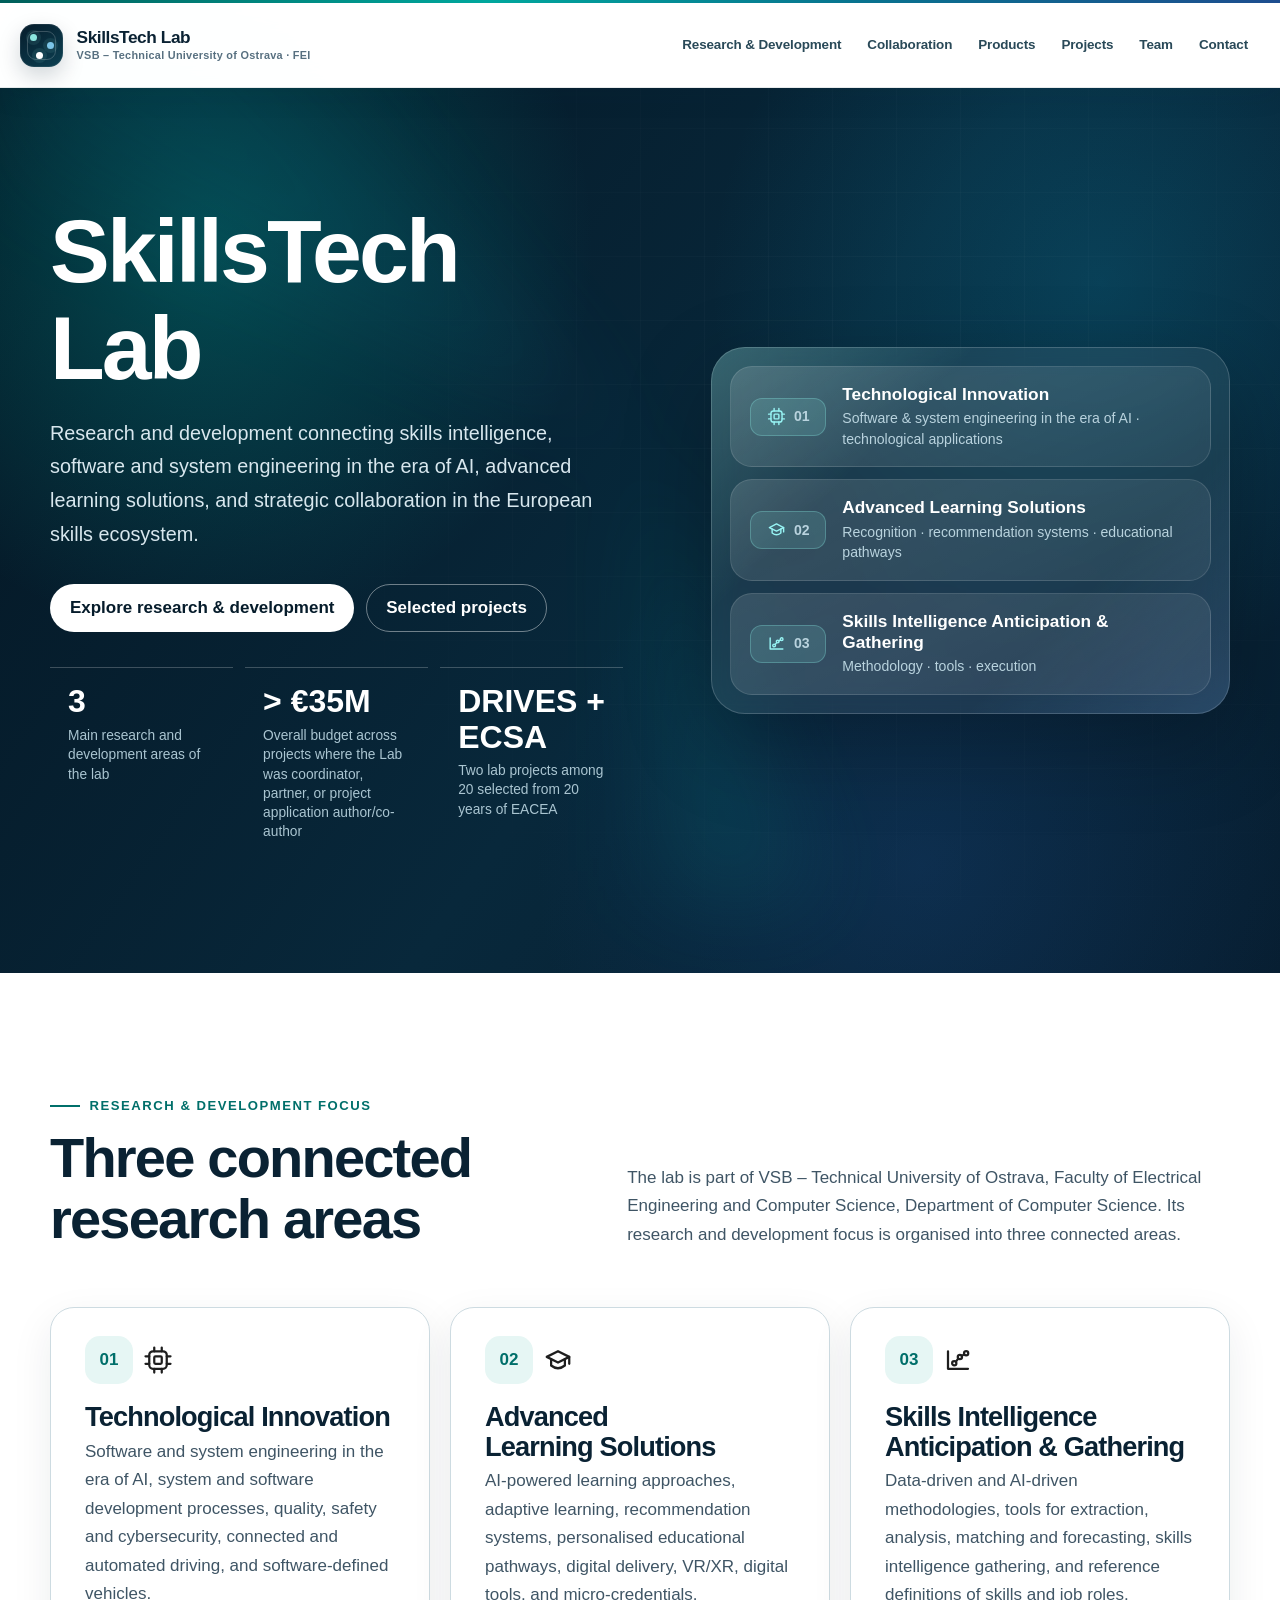
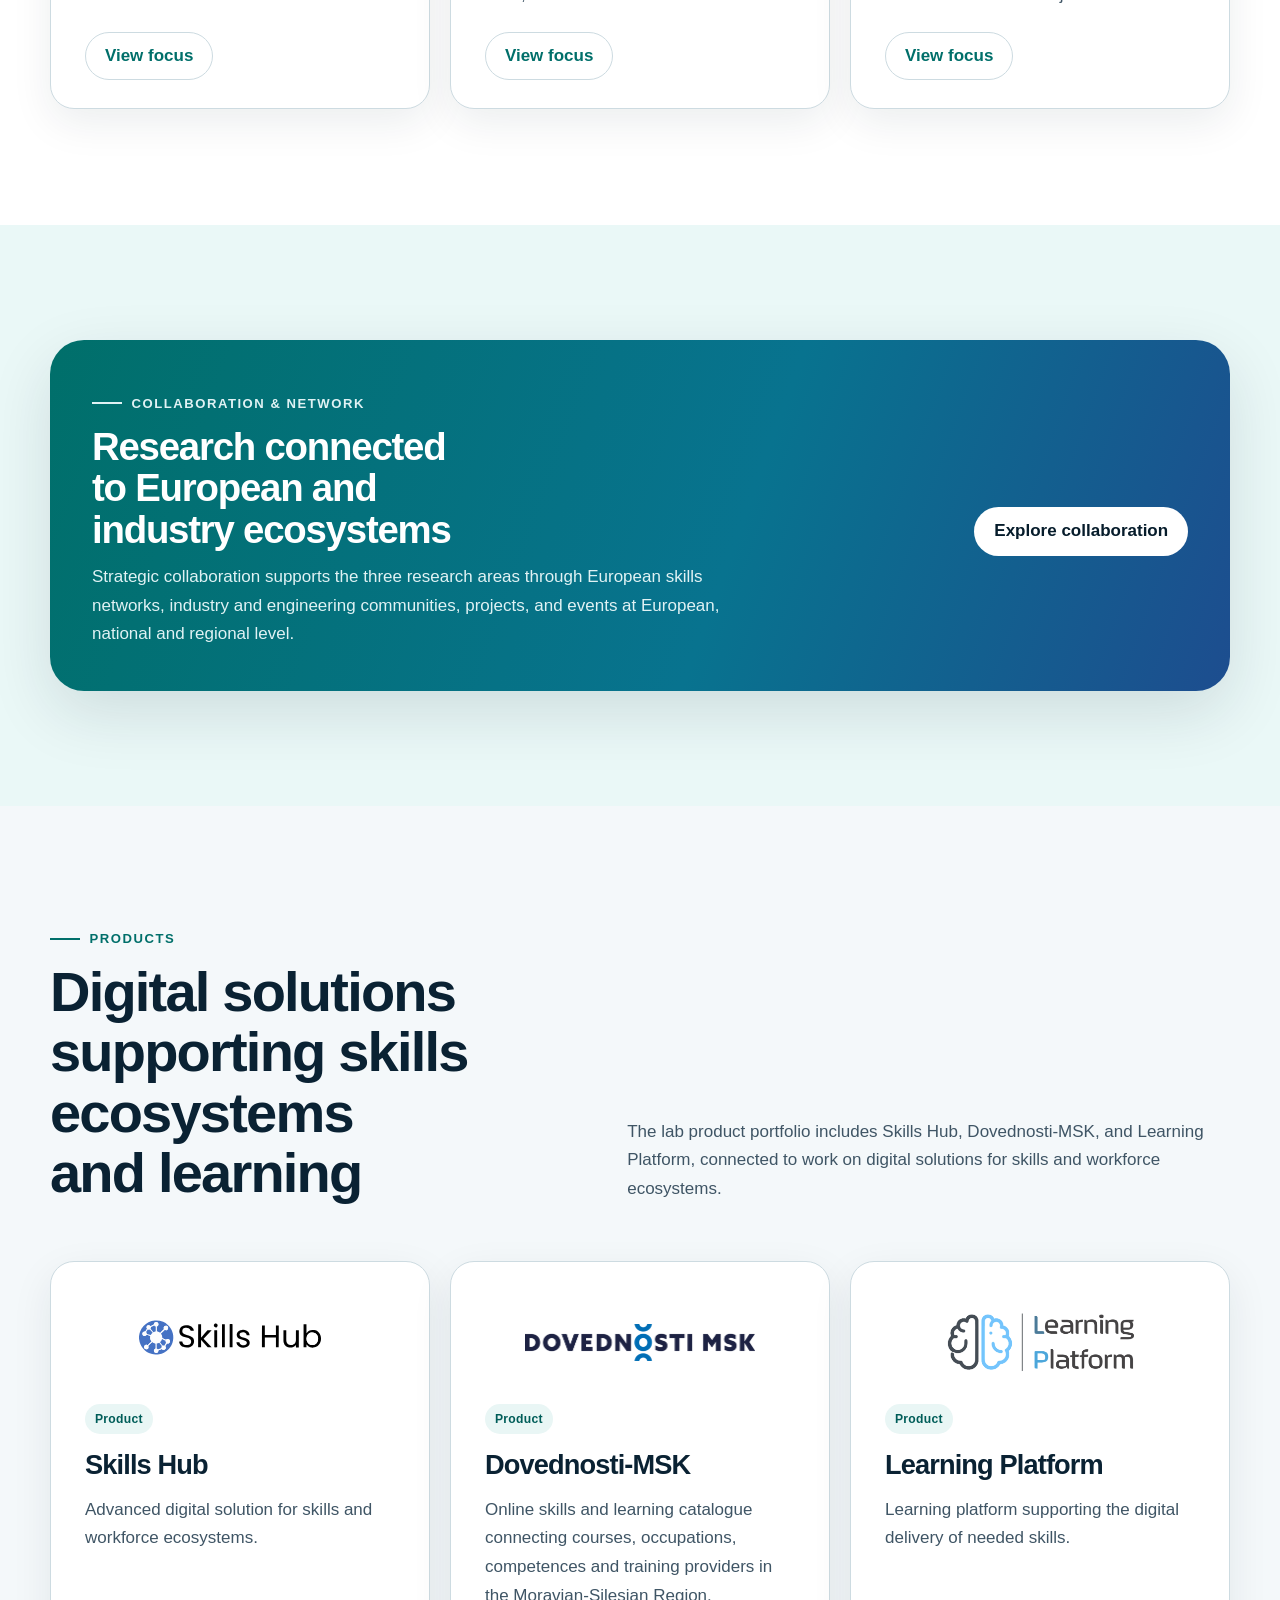
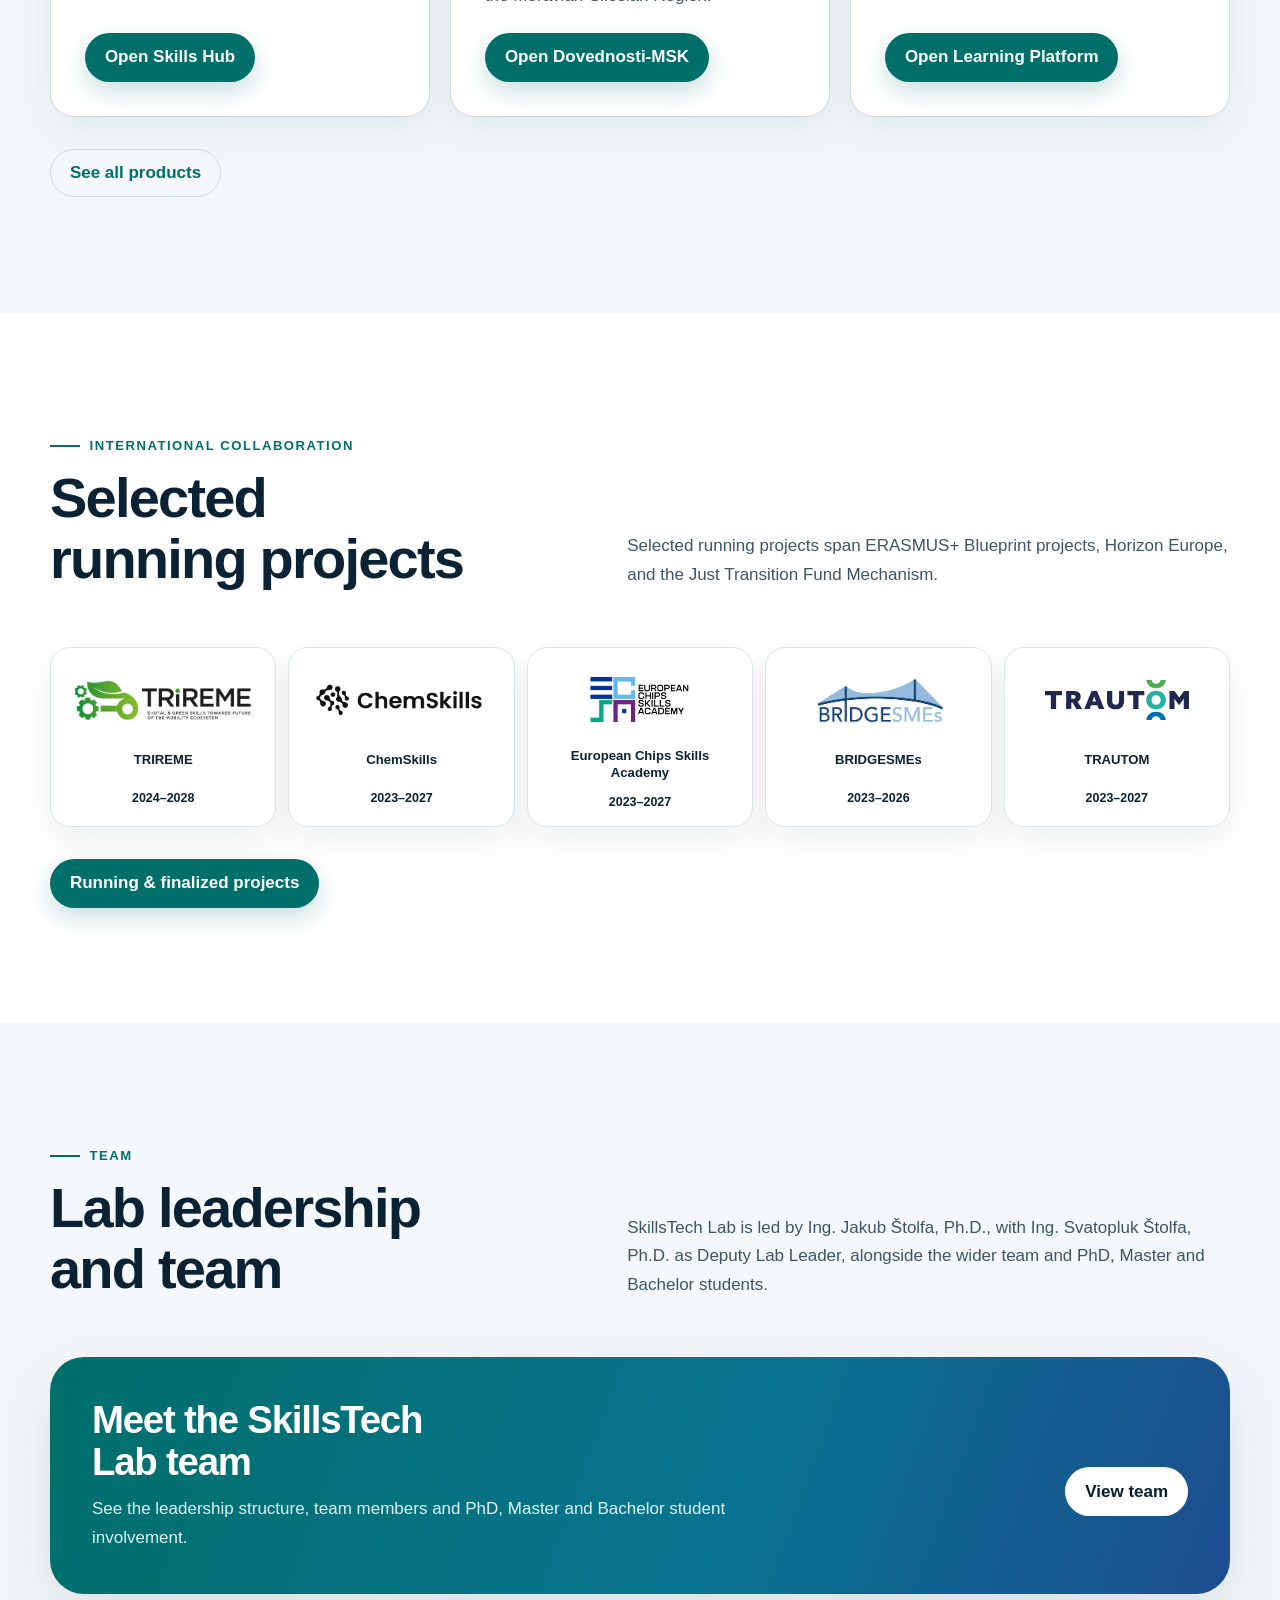
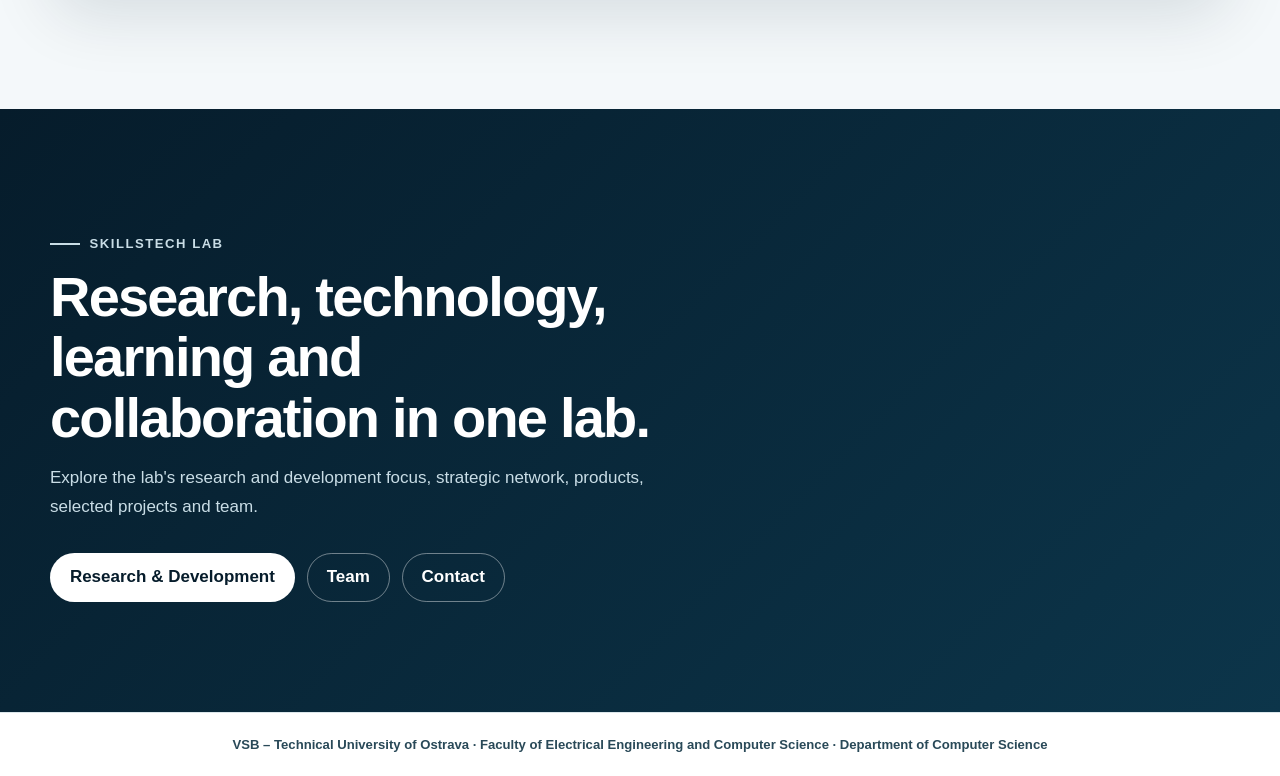
==== commit 2c028af1: "v 18-8-26" ====
--- a/index.html
+++ b/index.html
@@ -1,11 +1,10 @@
 <!DOCTYPE html>
 
-<html lang="en"><head><meta charset="utf-8"/><meta content="width=device-width, initial-scale=1" name="viewport"/><title>SkillsTech Lab | SkillsTech Lab</title><link href="styles.css" rel="stylesheet"/><link href="assets/favicon.svg" rel="icon" type="image/svg+xml"/><link href="assets/favicon-32.png" rel="icon" sizes="32x32" type="image/png"/><link href="assets/apple-touch-icon.png" rel="apple-touch-icon" sizes="180x180"/></head><body style="margin:0"><header class="demo-header"><div aria-hidden="true" class="demo-header-accent"></div><div class="demo-nav"><a aria-current="page" class="demo-brand" href="index.html"><span aria-hidden="true" class="demo-brand-mark"><i></i><i></i><i></i></span><span class="demo-brand-copy"><strong>SkillsTech Lab</strong><small>VSB – Technical University of Ostrava · FEI</small></span></a><nav aria-label="Primary"><a href="research-development.html">Research &amp; Development</a><a href="strategic-collaboration-network.html">Collaboration</a><a href="products.html">Products</a><a href="projects.html">Projects</a><a href="team.html">Team</a><a href="contact.html">Contact</a></nav></div></header><div class="stl-site stl-page-home" id="stl-content">
+<html lang="en"><head><meta charset="utf-8"/><meta content="width=device-width, initial-scale=1" name="viewport"/><title>SkillsTech Lab | SkillsTech Lab</title><link href="styles.css" rel="stylesheet"/><link href="assets/favicon.svg" rel="icon" type="image/svg+xml"/><link href="assets/favicon-32.png" rel="icon" sizes="32x32" type="image/png"/><link href="assets/apple-touch-icon.png" rel="apple-touch-icon" sizes="180x180"/></head><body style="margin:0"><header class="demo-header"><div aria-hidden="true" class="demo-header-accent"></div><div class="demo-nav"><a aria-current="page" class="demo-brand" href="index.html"><span aria-hidden="true" class="demo-brand-mark"><i></i><i></i><i></i></span><span class="demo-brand-copy"><strong>SkillsTech Lab</strong><small>VSB – Technical University of Ostrava · FEI</small></span></a><button aria-controls="demo-primary-nav" aria-expanded="false" aria-label="Open navigation menu" class="demo-menu-toggle" type="button"><svg aria-hidden="true" viewBox="0 0 24 24"><path class="demo-menu-line demo-menu-line--top" d="M4 6h16"></path><path class="demo-menu-line demo-menu-line--middle" d="M4 12h16"></path><path class="demo-menu-line demo-menu-line--bottom" d="M4 18h16"></path></svg></button><nav aria-label="Primary" data-open="false" id="demo-primary-nav"><a href="research-development.html">Research &amp; Development</a><a href="strategic-collaboration-network.html">Collaboration</a><a href="products.html">Products</a><a href="projects.html">Projects</a><a href="team.html">Team</a><a href="contact.html">Contact</a></nav></div></header><div class="stl-site stl-page-home" id="stl-content">
 <!-- Source basis: PPT slides 2-9. Existing WordPress header/navigation stays outside this snippet. -->
 <section aria-labelledby="stl-home-title" class="stl-hero stl-full-bleed">
 <div class="stl-container stl-hero-grid">
 <div>
-<p class="stl-kicker">VSB – Technical University of Ostrava · Faculty of Electrical Engineering and Computer Science · Department of Computer Science</p>
 <h1 id="stl-home-title">SkillsTech Lab</h1>
 <p class="stl-lead">Research and development connecting skills intelligence, software and system engineering in the era of AI, advanced learning solutions, and strategic collaboration in the European skills ecosystem.</p>
 <div class="stl-actions">
@@ -14,8 +13,8 @@
 </div>
 <div aria-label="SkillsTech Lab highlights" class="stl-stats">
 <div class="stl-stat"><strong>3</strong><span>Main research and development areas of the lab</span></div>
-<div class="stl-stat"><strong>&gt; €35M</strong><span>Overall budget of projects coordinated or partnered in</span></div>
-<div class="stl-stat"><strong>DRIVES + ECSA</strong><span>Two lab projects among 20 selected from 20 years of EACEA</span></div>
+<div class="stl-stat"><strong>&gt; €35M</strong><span>Overall budget across projects where the Lab was coordinator, partner, or project application author/co-author</span></div>
+<div class="stl-stat"><a class="stl-stat-link" href="https://www.eacea.ec.europa.eu/about-eacea/20-years-eacea_en" rel="noopener noreferrer" target="_blank"><strong>DRIVES + ECSA</strong><span>Two lab projects among 20 selected from 20 years of EACEA</span></a></div>
 </div>
 </div>
 <div aria-label="Main focus of the lab" class="stl-focus-panel">
@@ -106,4 +105,5 @@
 </div>
 </section>
 </div>
-</body></html>+<footer class="demo-footer"><div class="demo-footer-inner"><strong>VSB – Technical University of Ostrava · Faculty of Electrical Engineering and Computer Science · Department of Computer Science</strong></div></footer>
+<script defer="True" src="mobile-menu.js"></script></body></html>
--- a/styles.css
+++ b/styles.css
@@ -282,6 +282,14 @@
 }
 .stl-site .stl-stat strong { display: block; color: #fff; font-size: clamp(1.35rem, 2.6vw, 2rem); line-height: 1.1; }
 .stl-site .stl-stat span { display: block; margin-top: .4rem; color: #aac5d1; font-size: .86rem; line-height: 1.4; }
+.stl-site .stl-stat-link {
+  display: block;
+  color: inherit;
+  text-decoration: none;
+}
+.stl-site .stl-stat-link:hover { text-decoration: none; }
+.stl-site .stl-stat-link:hover strong { color: #a7f4ee; }
+
 
 /* Standard page hero */
 .stl-site .stl-page-hero {
@@ -357,6 +365,16 @@
 }
 .stl-site .stl-chip--blue { background: #edf2fb; color: #244f89; }
 .stl-site .stl-chip--ink { background: #e8eef1; color: #243e4e; }
+.stl-site .stl-chip--link {
+  text-decoration: none;
+  transition: transform .18s ease, box-shadow .18s ease;
+}
+.stl-site .stl-chip--link:hover {
+  text-decoration: none;
+  transform: translateY(-1px);
+  box-shadow: 0 5px 14px rgba(7,32,49,.12);
+}
+
 
 /* Pillar blocks */
 .stl-site .stl-pillar {
@@ -657,6 +675,24 @@
   .stl-site .stl-button { border: 1px solid #222; background: #fff; color: #000; box-shadow: none; }
 }
 
+
+/* Simple site footer */
+.demo-footer {
+  border-top: 1px solid #dce7eb;
+  background: #fff;
+  color: #294958;
+  font-family: Inter, Aptos, "Segoe UI", Roboto, Helvetica, Arial, sans-serif;
+}
+.demo-footer-inner {
+  width: min(calc(100% - 40px), 1180px);
+  margin-inline: auto;
+  padding: 22px 0;
+  text-align: center;
+  font-size: .82rem;
+  line-height: 1.5;
+}
+.demo-footer strong { font-weight: 700; }
+
 /* Standalone preview header only */
 .demo-header {
   --demo-ink: #0a2233;
@@ -922,26 +958,6 @@
   .demo-brand-copy small { display: none; }
   .demo-nav nav a { padding-inline: 9px; font-size: .79rem; }
   .stl-site .stl-project-logo-strip { grid-template-columns: repeat(3, minmax(0, 1fr)); }
-}
-@media (max-width: 850px) {
-  .demo-header { position: relative; }
-  .demo-nav {
-    min-height: auto;
-    padding: 14px 0 12px;
-    align-items: stretch;
-    flex-direction: column;
-    gap: 12px;
-  }
-  .demo-brand-copy small { display: block; white-space: normal; }
-  .demo-nav nav {
-    justify-content: flex-start;
-    gap: 4px;
-    padding-bottom: 3px;
-    overflow-x: auto;
-    scrollbar-width: thin;
-    -webkit-overflow-scrolling: touch;
-  }
-  .demo-nav nav a { flex: 0 0 auto; padding-inline: 10px; }
 }
 @media (max-width: 620px) {
   .demo-nav { width: min(calc(100% - 24px), 1240px); }
@@ -1252,3 +1268,151 @@
   .stl-site .stl-publication-grid { grid-template-columns: 1fr; }
   .stl-site .stl-methodology { padding: 17px; }
 }
+
+/* Text-only finalized project cards where no project artwork is available */
+.stl-site .stl-project-card--no-logo { justify-content: flex-start; }
+.stl-site .stl-project-card--no-logo .stl-project-summary { margin: 0; font-size: .92rem; line-height: 1.55; }
+.stl-site .stl-project-card--no-logo .stl-actions { margin-top: auto; }
+
+/* Mobile burger navigation */
+.demo-nav { position: relative; }
+.demo-menu-toggle {
+  display: none;
+  width: 48px;
+  height: 48px;
+  flex: 0 0 48px;
+  align-items: center;
+  justify-content: center;
+  padding: 0;
+  border: 1px solid rgba(10,34,51,.16);
+  border-radius: 14px;
+  background: #ffffff;
+  color: #0a2233;
+  box-shadow: 0 8px 22px rgba(7,32,49,.09);
+  cursor: pointer;
+  -webkit-tap-highlight-color: transparent;
+}
+.demo-menu-toggle svg {
+  display: block;
+  width: 24px;
+  height: 24px;
+  overflow: visible;
+}
+.demo-menu-toggle .demo-menu-line {
+  fill: none;
+  stroke: currentColor;
+  stroke-width: 2.2;
+  stroke-linecap: round;
+  transform-origin: 12px 12px;
+  transition: transform .18s ease, opacity .18s ease;
+}
+.demo-menu-toggle:hover { background: #f4f9f9; border-color: rgba(0,111,106,.3); }
+.demo-menu-toggle:focus-visible {
+  outline: 3px solid #0a7681;
+  outline-offset: 3px;
+}
+.demo-menu-toggle[aria-expanded="true"] .demo-menu-line--top { transform: translateY(6px) rotate(45deg); }
+.demo-menu-toggle[aria-expanded="true"] .demo-menu-line--middle { opacity: 0; }
+.demo-menu-toggle[aria-expanded="true"] .demo-menu-line--bottom { transform: translateY(-6px) rotate(-45deg); }
+
+@media (max-width: 850px) {
+  .demo-header {
+    position: sticky;
+    top: 0;
+    z-index: 5000;
+    overflow: visible;
+  }
+  .demo-nav {
+    width: min(calc(100% - 24px), 1240px);
+    min-height: 68px;
+    padding: 9px 0;
+    display: flex;
+    flex-direction: row;
+    align-items: center;
+    justify-content: space-between;
+    gap: 10px;
+    overflow: visible;
+  }
+  .demo-brand {
+    min-width: 0;
+    max-width: calc(100% - 60px);
+  }
+  .demo-brand-copy { min-width: 0; }
+  .demo-brand-copy strong { font-size: 1rem; }
+  .demo-brand-copy small {
+    display: block;
+    max-width: min(62vw, 360px);
+    overflow: hidden;
+    text-overflow: ellipsis;
+    white-space: nowrap;
+    font-size: .62rem;
+  }
+  .demo-menu-toggle { display: inline-flex; }
+  .demo-nav nav {
+    display: none;
+    position: absolute;
+    z-index: 5100;
+    top: calc(100% + 6px);
+    left: 0;
+    right: 0;
+    width: 100%;
+    max-height: calc(100vh - 92px);
+    overflow-y: auto;
+    grid-template-columns: 1fr;
+    gap: 4px;
+    padding: 10px;
+    border: 1px solid rgba(10,34,51,.12);
+    border-radius: 16px;
+    background: #ffffff;
+    box-shadow: 0 22px 50px rgba(7,32,49,.2);
+  }
+  .demo-nav nav[data-open="true"] { display: grid; }
+  .demo-nav nav a {
+    width: 100%;
+    min-height: 48px;
+    display: flex;
+    align-items: center;
+    justify-content: flex-start;
+    flex: none;
+    padding: 0 14px;
+    border-radius: 10px;
+    font-size: .91rem;
+    white-space: normal;
+  }
+  .demo-nav nav a[aria-current="page"] {
+    background: #edf7f6;
+    color: #005f5a;
+  }
+  .demo-nav nav a::after { display: none; }
+}
+
+@media (max-width: 430px) {
+  .demo-brand-mark { width: 38px; height: 38px; border-radius: 12px; }
+  .demo-brand-copy small { max-width: 52vw; }
+  .demo-menu-toggle { width: 46px; height: 46px; flex-basis: 46px; border-radius: 13px; }
+}
+
+@media (prefers-reduced-motion: reduce) {
+  .demo-menu-toggle .demo-menu-line { transition: none; }
+}
+
+.stl-institution-logo {
+    display: block;
+    width: 100%;
+    max-width: 380px;
+    height: auto;
+    margin: 1.25rem 0 1.75rem;
+}
+
+.stl-institution-links {
+    margin-top: 1.5rem;
+    gap: 0.75rem 1.25rem;
+    flex-wrap: wrap;
+}
+
+@media (max-width: 640px) {
+    .stl-institution-logo {
+        max-width: 300px;
+        margin-bottom: 1.5rem;
+    }
+}
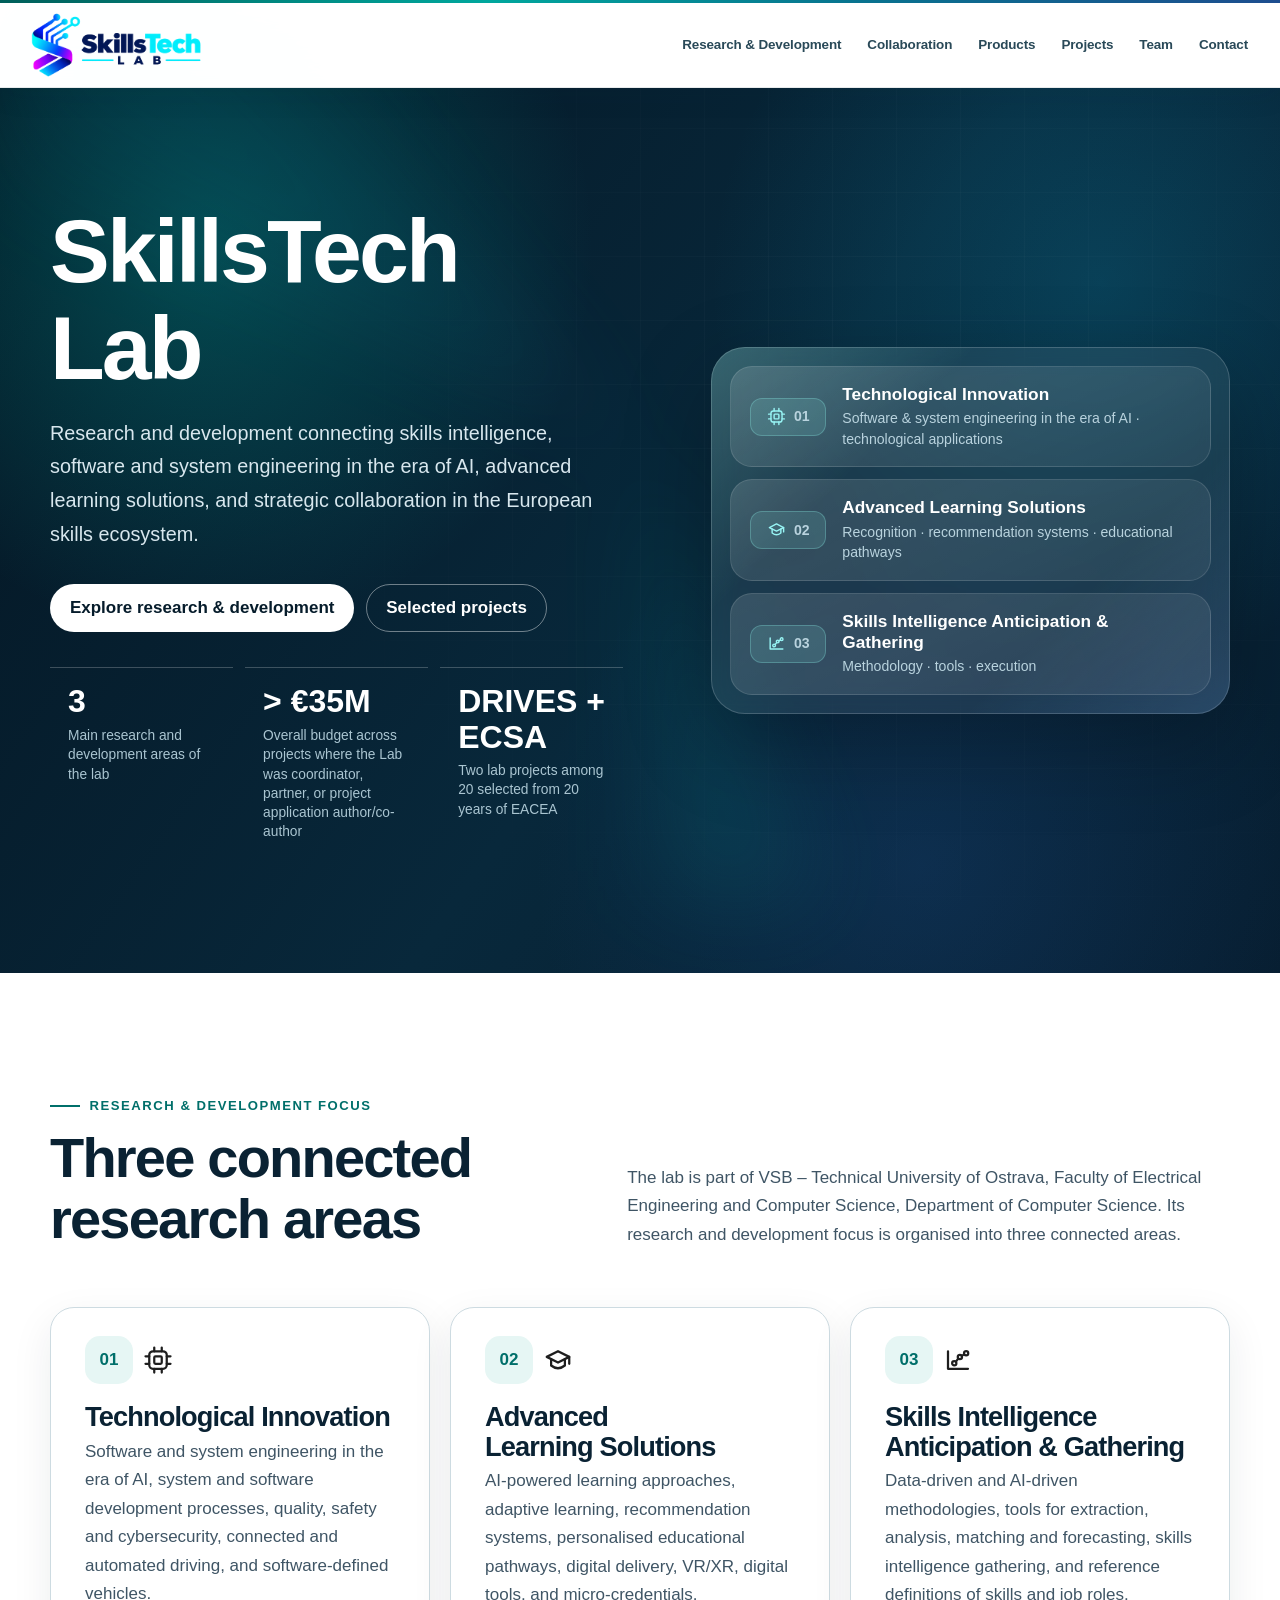
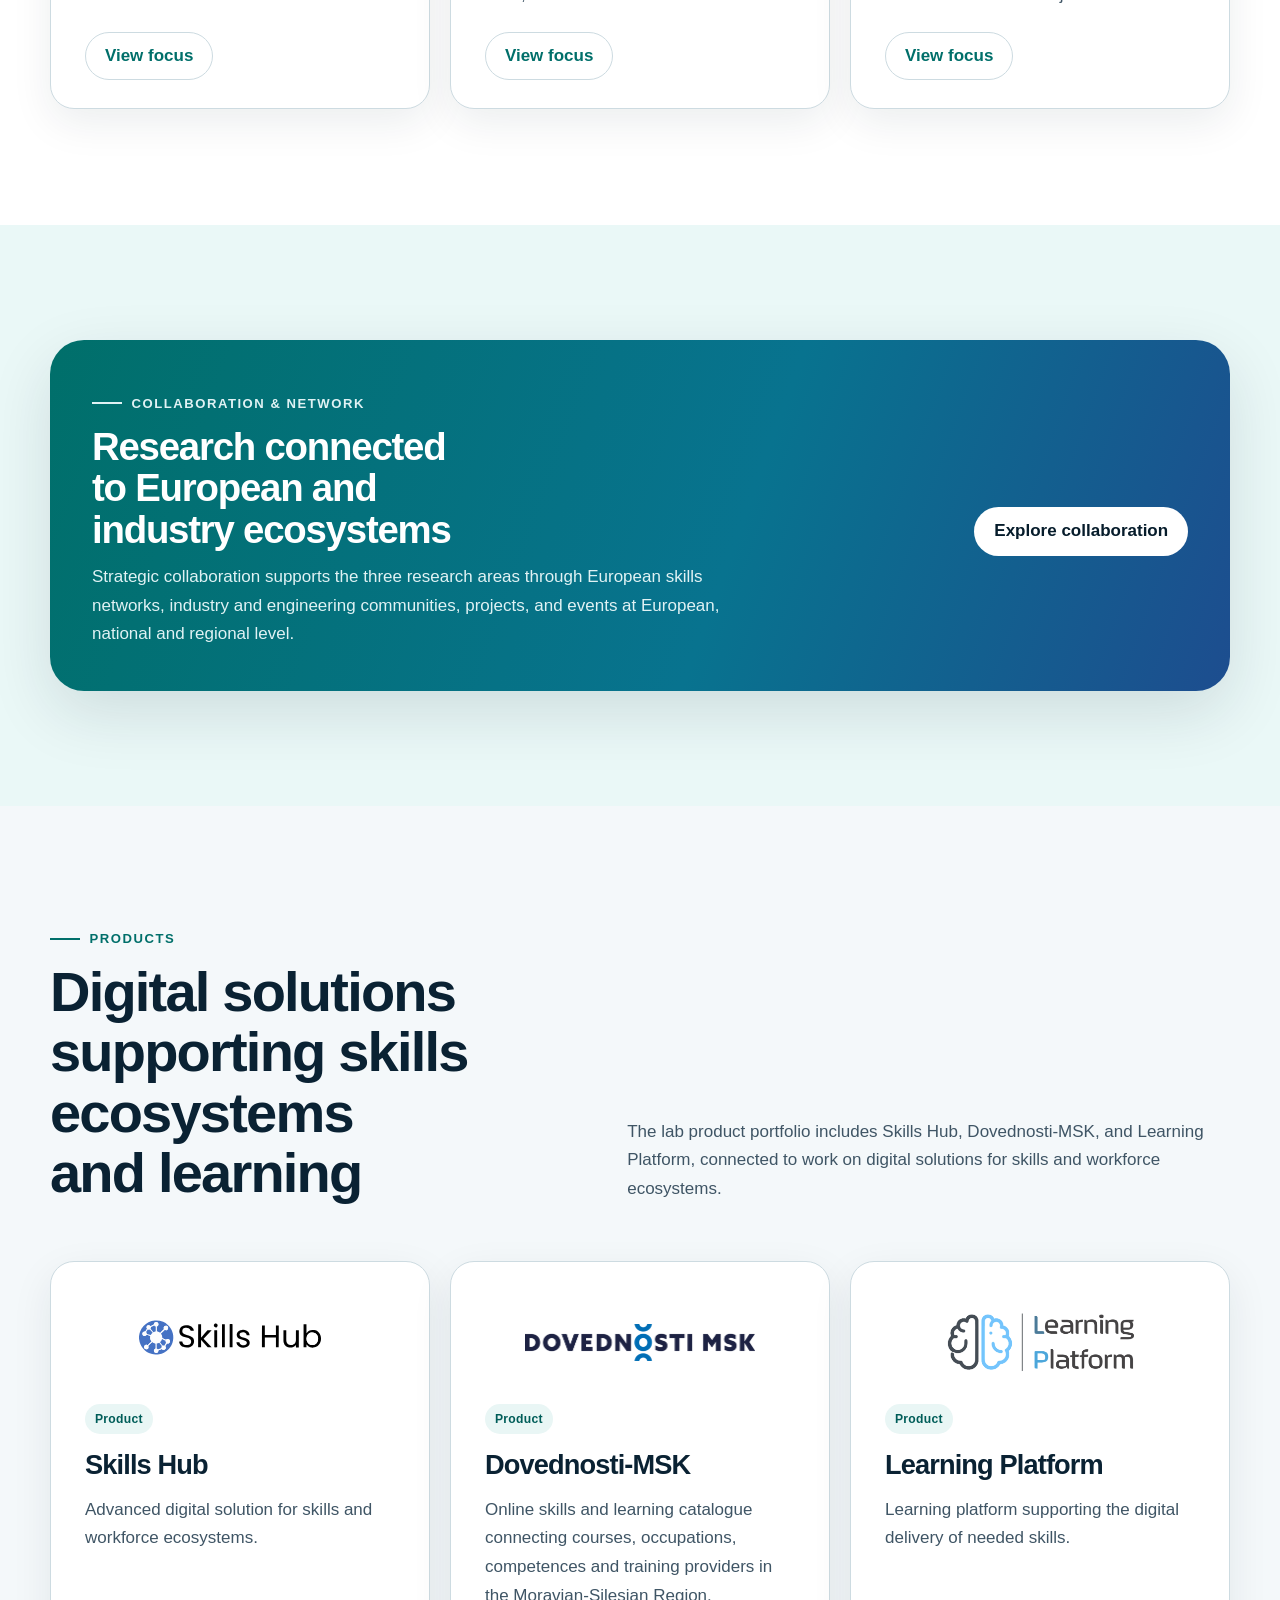
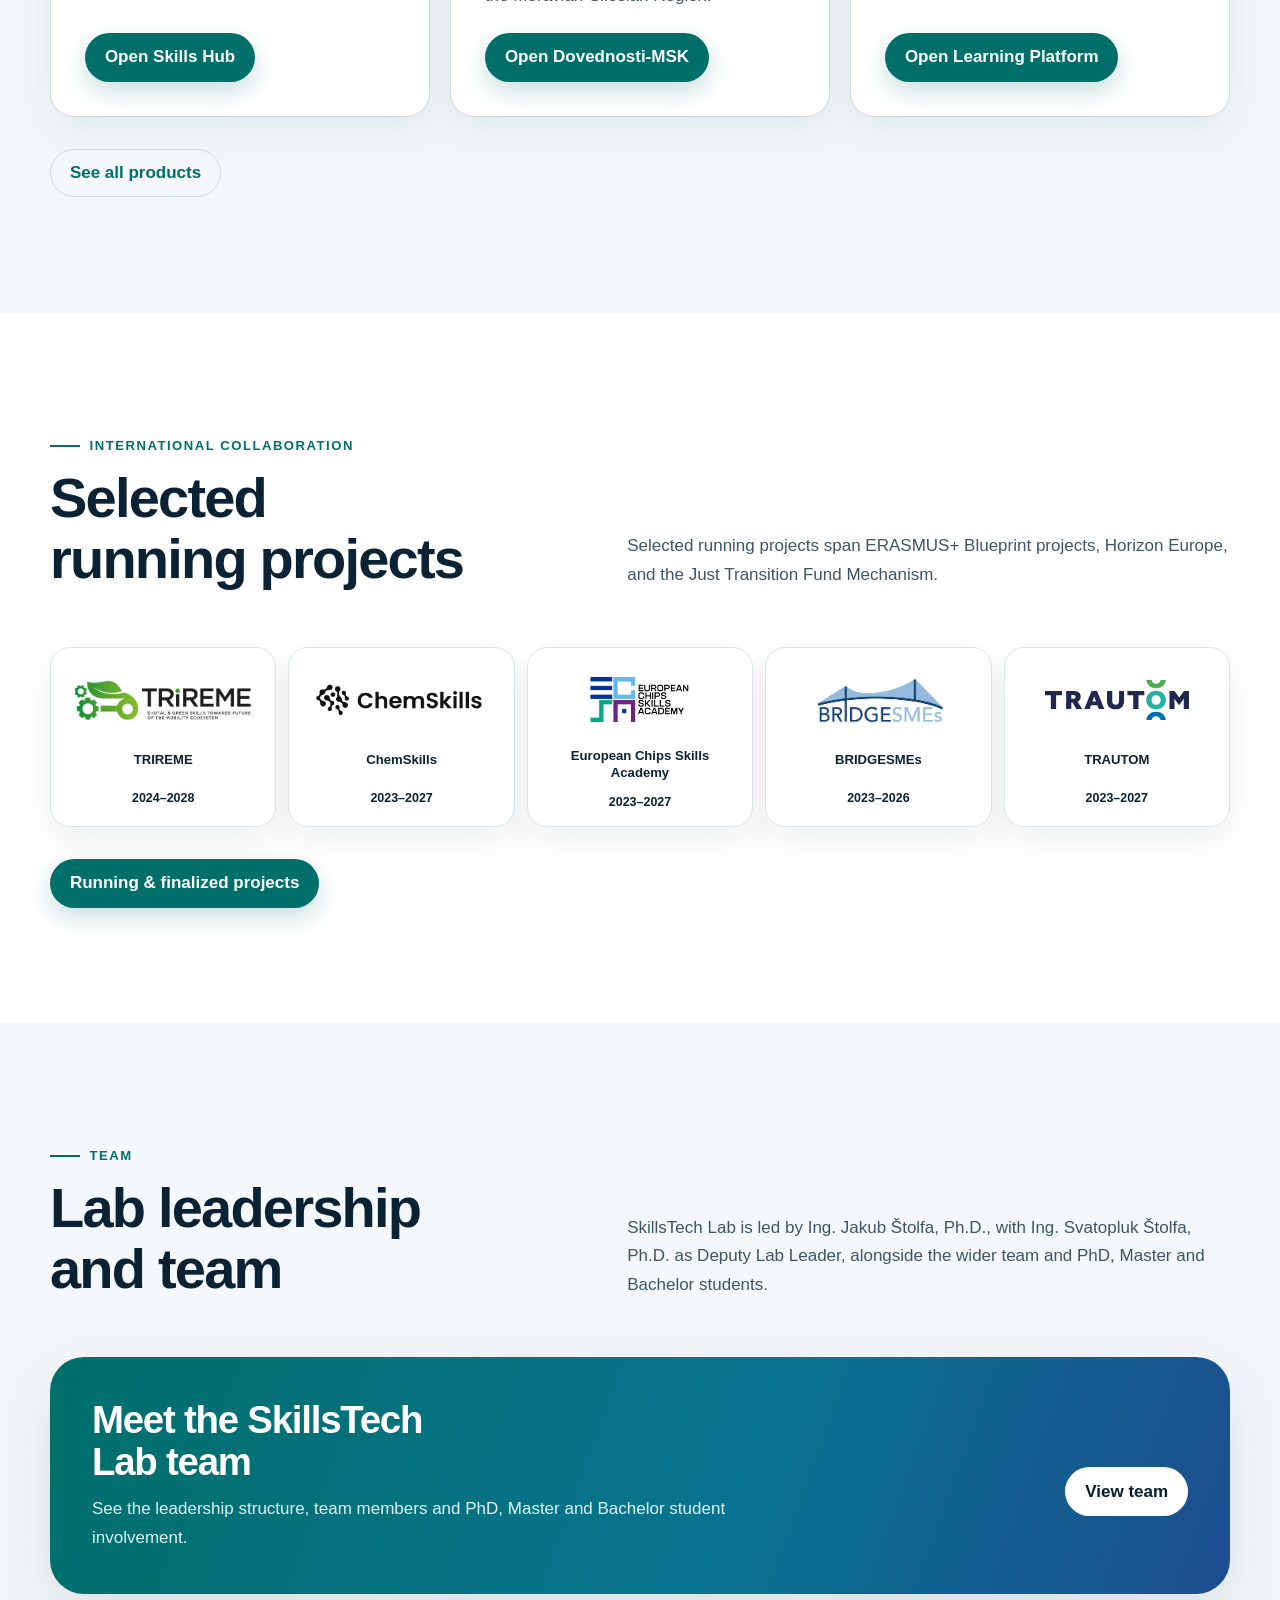
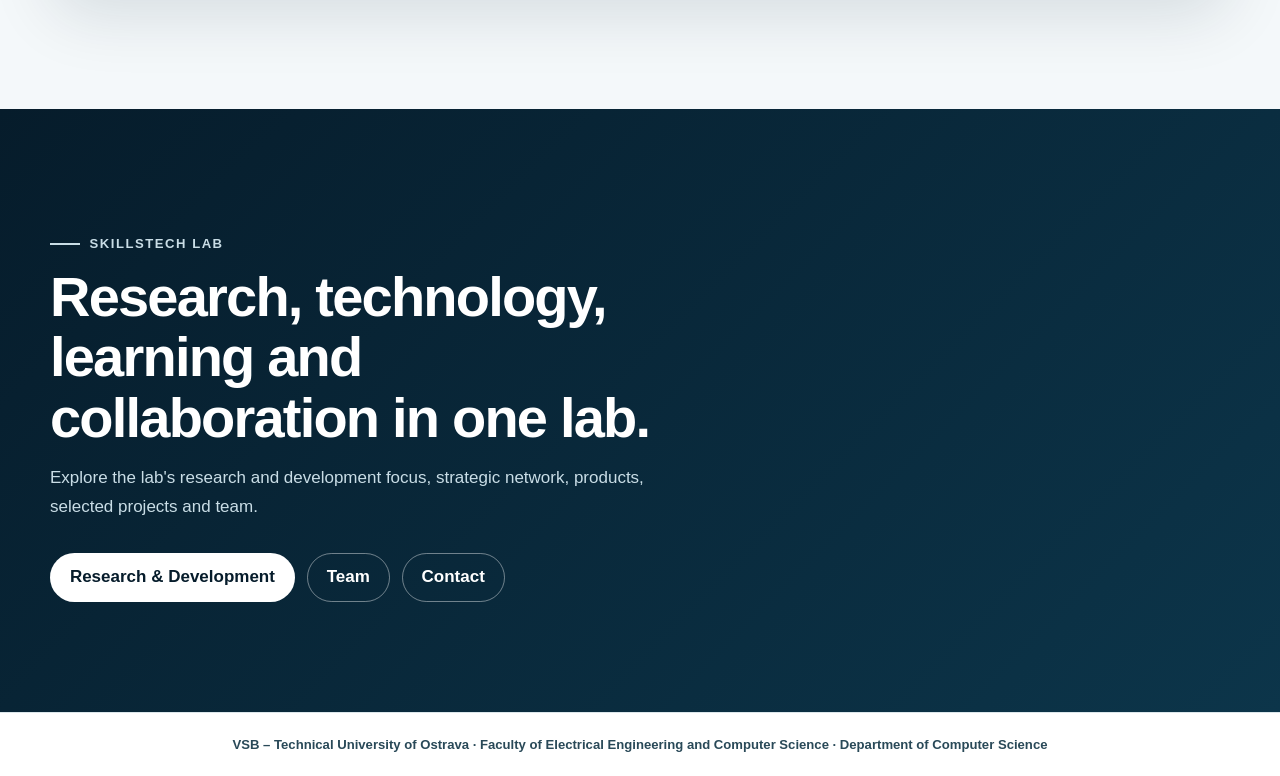
==== commit b9a8f469: "logo updated" ====
--- a/index.html
+++ b/index.html
@@ -1,10 +1,11 @@
 <!DOCTYPE html>
 
-<html lang="en"><head><meta charset="utf-8"/><meta content="width=device-width, initial-scale=1" name="viewport"/><title>SkillsTech Lab | SkillsTech Lab</title><link href="styles.css" rel="stylesheet"/><link href="assets/favicon.svg" rel="icon" type="image/svg+xml"/><link href="assets/favicon-32.png" rel="icon" sizes="32x32" type="image/png"/><link href="assets/apple-touch-icon.png" rel="apple-touch-icon" sizes="180x180"/></head><body style="margin:0"><header class="demo-header"><div aria-hidden="true" class="demo-header-accent"></div><div class="demo-nav"><a aria-current="page" class="demo-brand" href="index.html"><span aria-hidden="true" class="demo-brand-mark"><i></i><i></i><i></i></span><span class="demo-brand-copy"><strong>SkillsTech Lab</strong><small>VSB – Technical University of Ostrava · FEI</small></span></a><button aria-controls="demo-primary-nav" aria-expanded="false" aria-label="Open navigation menu" class="demo-menu-toggle" type="button"><svg aria-hidden="true" viewBox="0 0 24 24"><path class="demo-menu-line demo-menu-line--top" d="M4 6h16"></path><path class="demo-menu-line demo-menu-line--middle" d="M4 12h16"></path><path class="demo-menu-line demo-menu-line--bottom" d="M4 18h16"></path></svg></button><nav aria-label="Primary" data-open="false" id="demo-primary-nav"><a href="research-development.html">Research &amp; Development</a><a href="strategic-collaboration-network.html">Collaboration</a><a href="products.html">Products</a><a href="projects.html">Projects</a><a href="team.html">Team</a><a href="contact.html">Contact</a></nav></div></header><div class="stl-site stl-page-home" id="stl-content">
+<html lang="en"><head><meta charset="utf-8"/><meta content="width=device-width, initial-scale=1" name="viewport"/><title>SkillsTech Lab | SkillsTech Lab</title><link href="styles.css" rel="stylesheet"/><link href="assets/favicon-32.png" rel="icon" sizes="32x32" type="image/png"/><link href="assets/favicon-192.png" rel="icon" sizes="192x192" type="image/png"/><link href="assets/apple-touch-icon.png" rel="apple-touch-icon" sizes="180x180"/></head><body style="margin:0"><header class="demo-header"><div aria-hidden="true" class="demo-header-accent"></div><div class="demo-nav"><a aria-current="page" class="demo-brand" href="index.html"><img alt="SkillsTech Lab" class="demo-brand-logo" src="assets/skillstech-lab-horizontal.png"/></a><button aria-controls="demo-primary-nav" aria-expanded="false" aria-label="Open navigation menu" class="demo-menu-toggle" type="button"><svg aria-hidden="true" viewBox="0 0 24 24"><path class="demo-menu-line demo-menu-line--top" d="M4 6h16"></path><path class="demo-menu-line demo-menu-line--middle" d="M4 12h16"></path><path class="demo-menu-line demo-menu-line--bottom" d="M4 18h16"></path></svg></button><nav aria-label="Primary" data-open="false" id="demo-primary-nav"><a href="research-development.html">Research &amp; Development</a><a href="strategic-collaboration-network.html">Collaboration</a><a href="products.html">Products</a><a href="projects.html">Projects</a><a href="team.html">Team</a><a href="contact.html">Contact</a></nav></div></header><div class="stl-site stl-page-home" id="stl-content">
 <!-- Source basis: PPT slides 2-9. Existing WordPress header/navigation stays outside this snippet. -->
 <section aria-labelledby="stl-home-title" class="stl-hero stl-full-bleed">
 <div class="stl-container stl-hero-grid">
 <div>
+
 <h1 id="stl-home-title">SkillsTech Lab</h1>
 <p class="stl-lead">Research and development connecting skills intelligence, software and system engineering in the era of AI, advanced learning solutions, and strategic collaboration in the European skills ecosystem.</p>
 <div class="stl-actions">
--- a/styles.css
+++ b/styles.css
@@ -723,55 +723,18 @@
 .demo-brand {
   display: inline-flex;
   align-items: center;
-  gap: .85rem;
   flex: 0 0 auto;
   color: var(--demo-ink);
   text-decoration: none;
-  letter-spacing: -.02em;
+  line-height: 0;
 }
 .demo-brand:hover { text-decoration: none; }
-.demo-brand-mark {
-  position: relative;
-  width: 43px;
-  height: 43px;
+.demo-brand-logo {
   display: block;
-  flex: 0 0 auto;
-  border-radius: 14px;
-  background: linear-gradient(145deg, #061c2b, #0c4052);
-  box-shadow: 0 9px 22px rgba(6,28,43,.18), inset 0 0 0 1px rgba(255,255,255,.08);
-  overflow: hidden;
-}
-.demo-brand-mark::after {
-  content: "";
-  position: absolute;
-  inset: 7px;
-  border: 1px solid rgba(255,255,255,.2);
-  border-radius: 9px;
-}
-.demo-brand-mark i {
-  position: absolute;
-  z-index: 1;
-  display: block;
-  width: 7px;
-  height: 7px;
-  border-radius: 50%;
-  background: #8be6df;
-  box-shadow: 0 0 0 4px rgba(139,230,223,.09);
-}
-.demo-brand-mark i:nth-child(1) { left: 10px; top: 10px; }
-.demo-brand-mark i:nth-child(2) { right: 9px; top: 18px; background: #7cc5e8; }
-.demo-brand-mark i:nth-child(3) { left: 16px; bottom: 8px; background: #fff; }
-.demo-brand-copy { display: grid; gap: 1px; }
-.demo-brand-copy strong {
-  color: var(--demo-ink);
-  font: 850 1.08rem/1.15 Inter, Aptos, "Segoe UI", Roboto, Helvetica, Arial, sans-serif;
-  letter-spacing: -.025em;
-}
-.demo-brand-copy small {
-  color: var(--demo-soft);
-  font: 700 .68rem/1.25 Inter, Aptos, "Segoe UI", Roboto, Helvetica, Arial, sans-serif;
-  letter-spacing: .025em;
-  white-space: nowrap;
+  width: 190px;
+  height: auto;
+  max-height: 76px;
+  object-fit: contain;
 }
 .demo-nav nav {
   display: flex;
@@ -955,15 +918,13 @@
 
 @media (max-width: 1120px) {
   .demo-nav { width: min(calc(100% - 30px), 1240px); gap: 18px; }
-  .demo-brand-copy small { display: none; }
+  .demo-brand-logo { width: 172px; }
   .demo-nav nav a { padding-inline: 9px; font-size: .79rem; }
   .stl-site .stl-project-logo-strip { grid-template-columns: repeat(3, minmax(0, 1fr)); }
 }
 @media (max-width: 620px) {
   .demo-nav { width: min(calc(100% - 24px), 1240px); }
-  .demo-brand-mark { width: 39px; height: 39px; border-radius: 13px; }
-  .demo-brand-copy strong { font-size: 1rem; }
-  .demo-brand-copy small { font-size: .62rem; }
+  .demo-brand-logo { width: 160px; }
   .stl-site .stl-project-logo-strip { grid-template-columns: 1fr 1fr; }
   .stl-site .stl-project-logo-tile { min-height: 126px; }
 }
@@ -1337,15 +1298,9 @@
     min-width: 0;
     max-width: calc(100% - 60px);
   }
-  .demo-brand-copy { min-width: 0; }
-  .demo-brand-copy strong { font-size: 1rem; }
-  .demo-brand-copy small {
-    display: block;
-    max-width: min(62vw, 360px);
-    overflow: hidden;
-    text-overflow: ellipsis;
-    white-space: nowrap;
-    font-size: .62rem;
+  .demo-brand-logo {
+    width: 158px;
+    max-width: 100%;
   }
   .demo-menu-toggle { display: inline-flex; }
   .demo-nav nav {
@@ -1387,8 +1342,7 @@
 }
 
 @media (max-width: 430px) {
-  .demo-brand-mark { width: 38px; height: 38px; border-radius: 12px; }
-  .demo-brand-copy small { max-width: 52vw; }
+  .demo-brand-logo { width: 146px; }
   .demo-menu-toggle { width: 46px; height: 46px; flex-basis: 46px; border-radius: 13px; }
 }
 
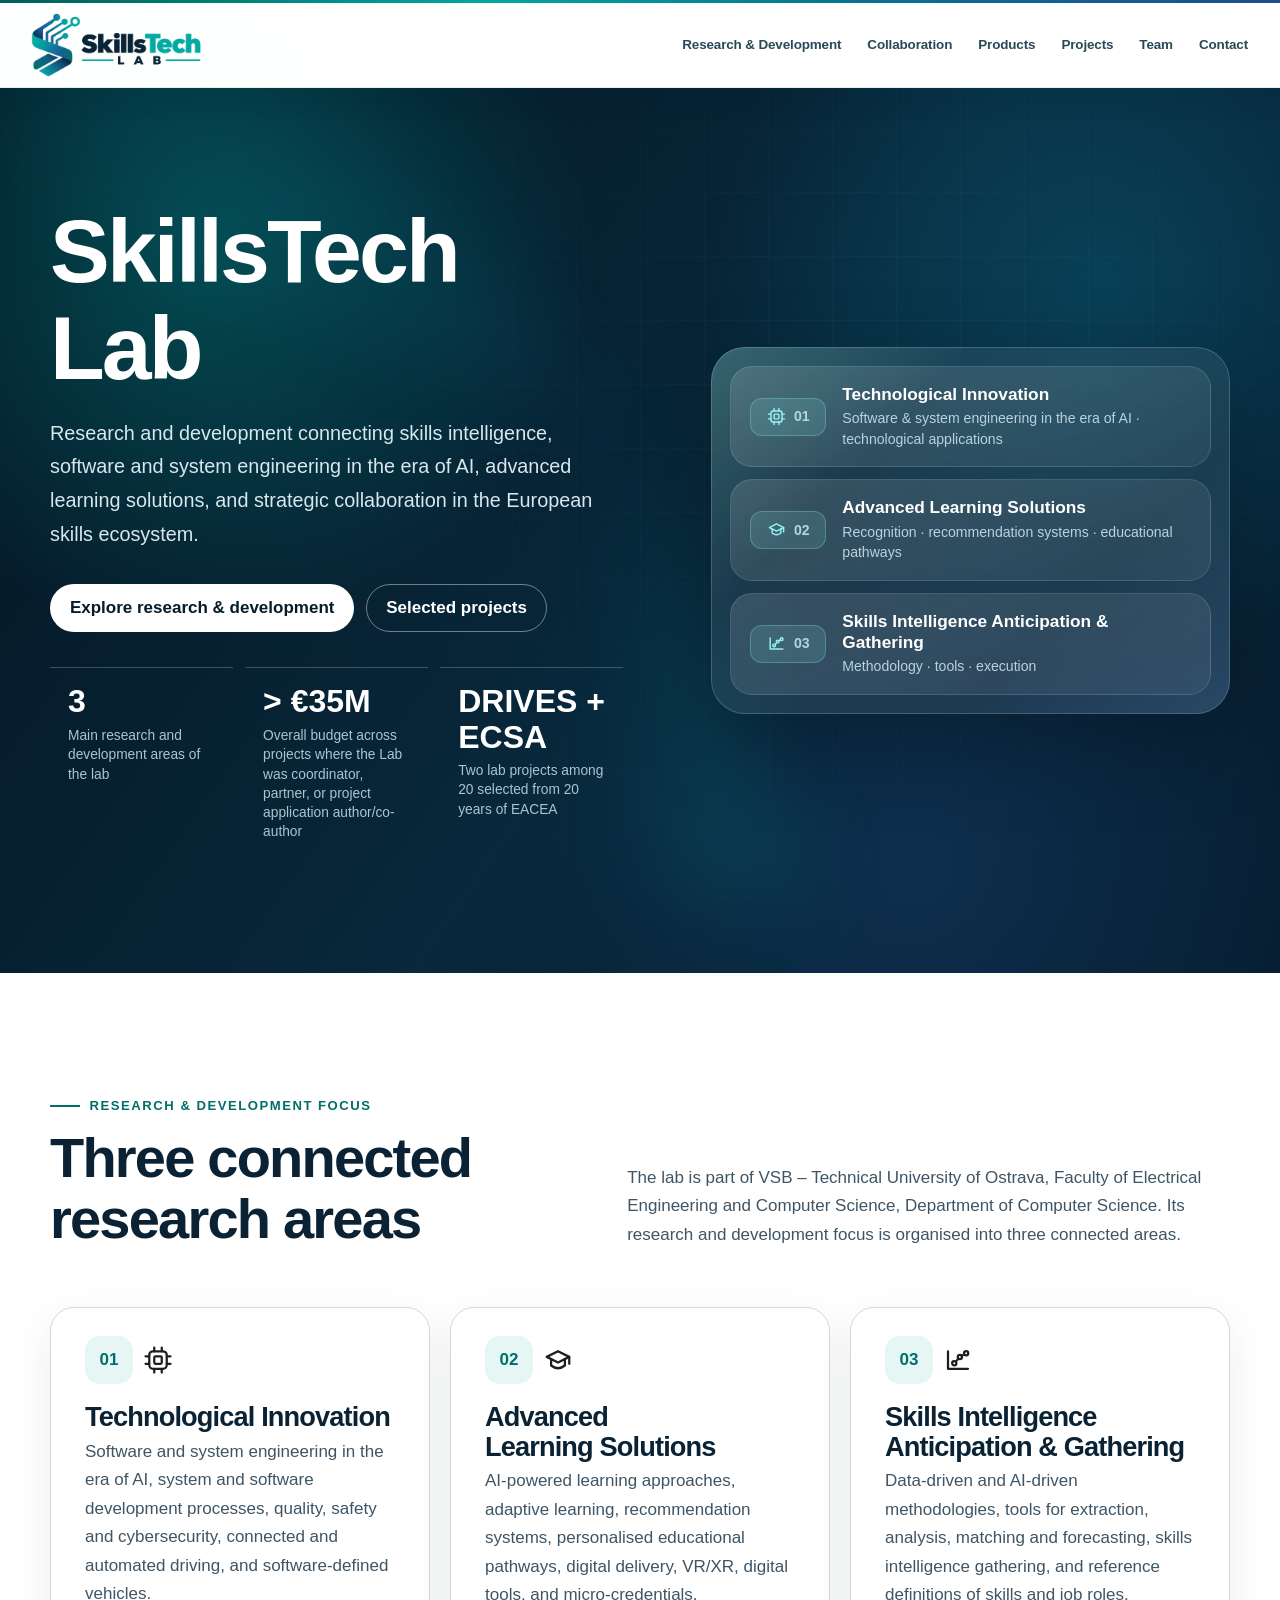
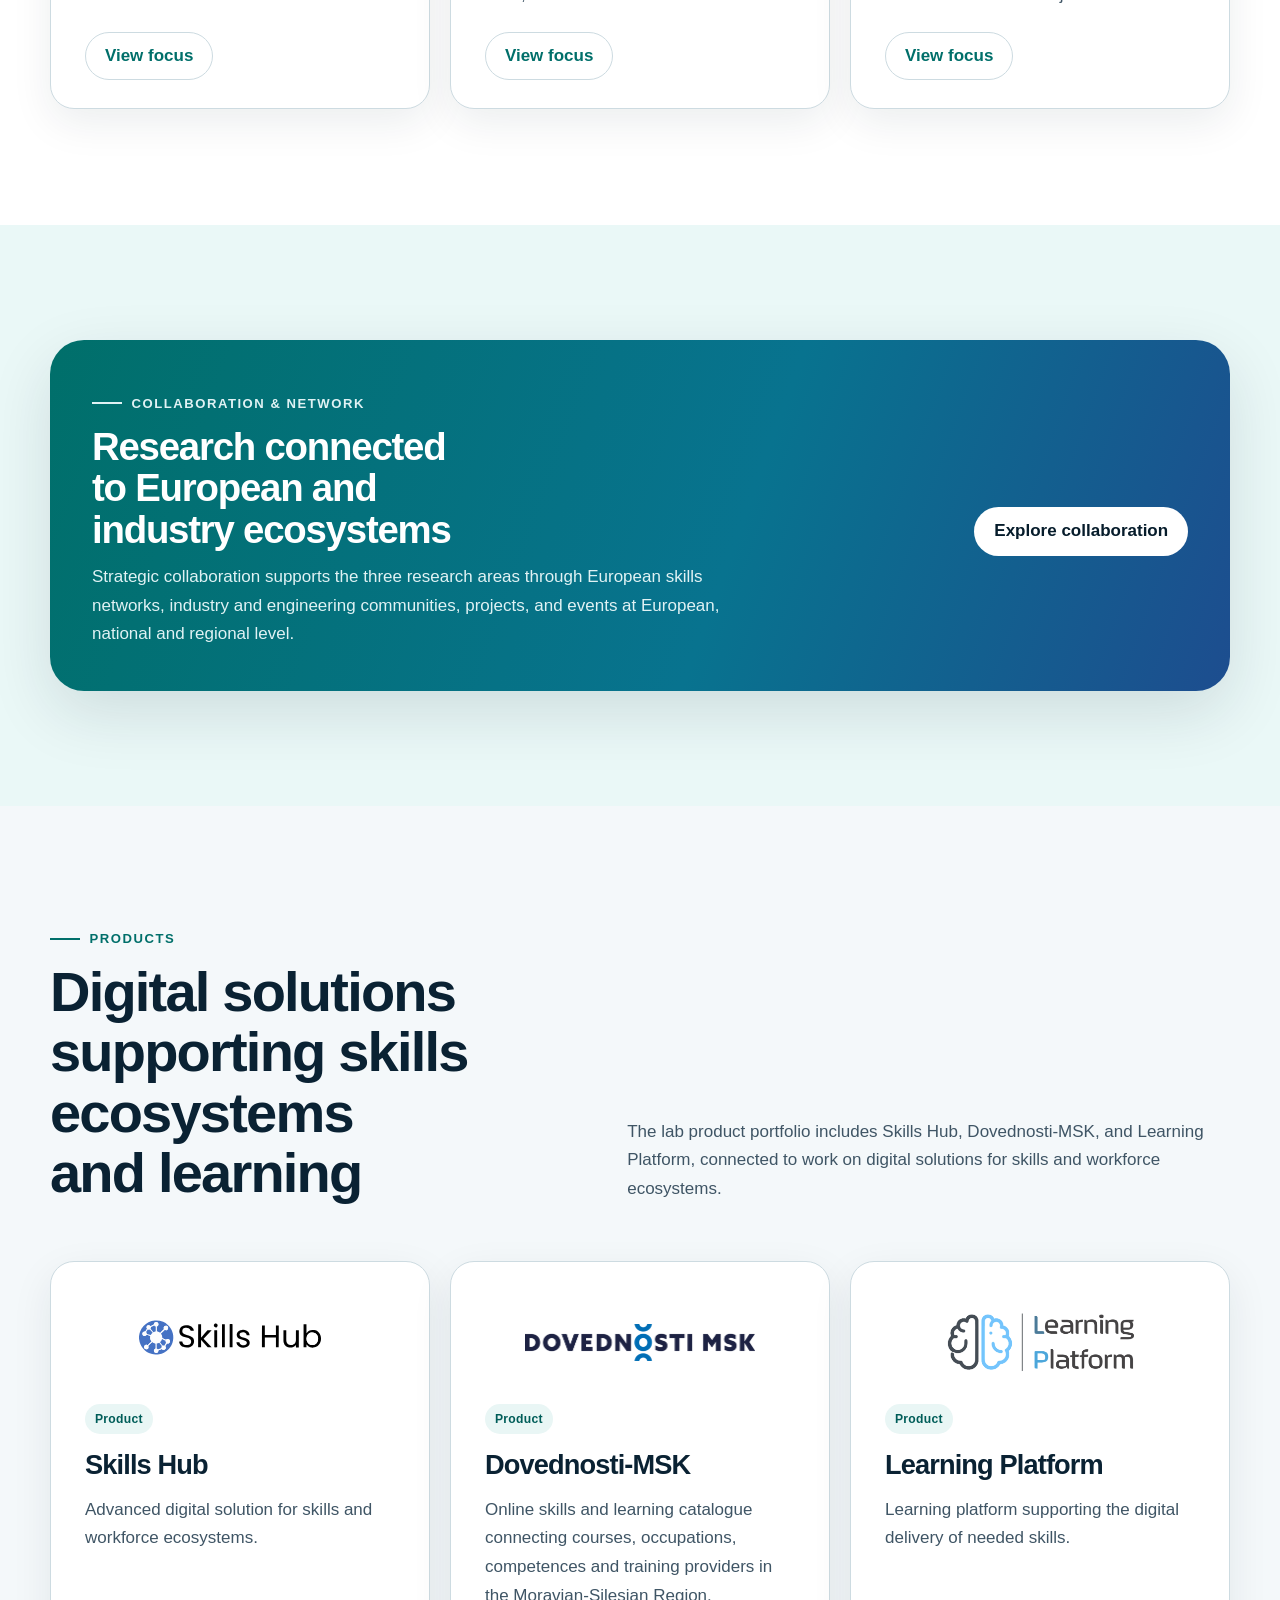
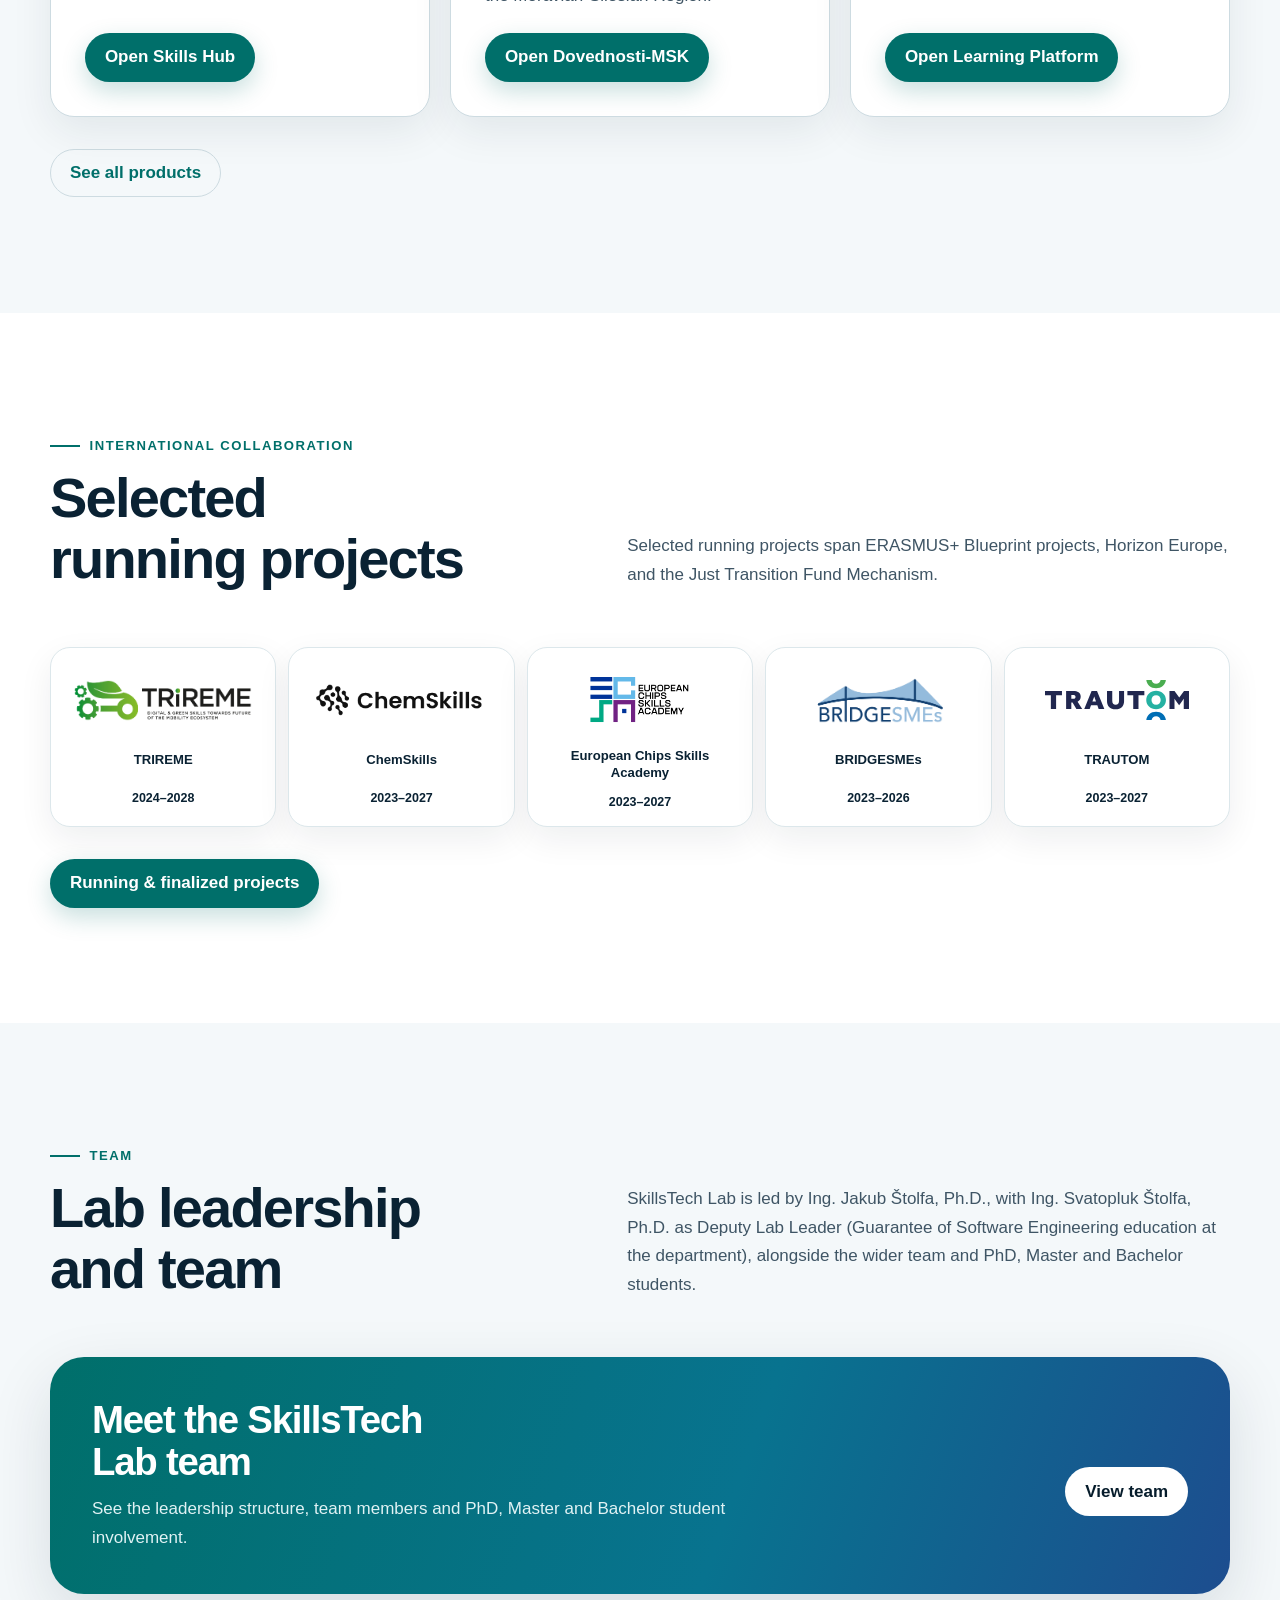
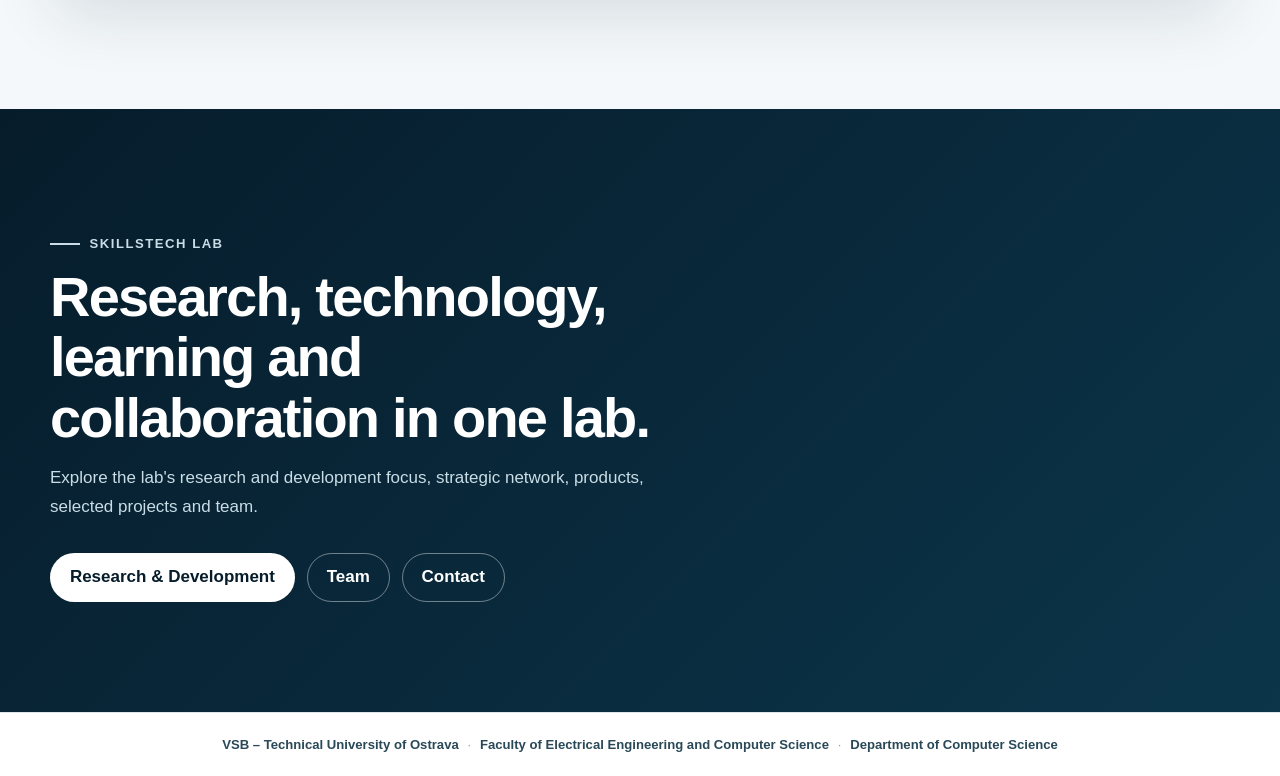
==== commit 9b0cd700: "logo palette updated" ====
--- a/index.html
+++ b/index.html
@@ -1,11 +1,10 @@
 <!DOCTYPE html>
 
-<html lang="en"><head><meta charset="utf-8"/><meta content="width=device-width, initial-scale=1" name="viewport"/><title>SkillsTech Lab | SkillsTech Lab</title><link href="styles.css" rel="stylesheet"/><link href="assets/favicon-32.png" rel="icon" sizes="32x32" type="image/png"/><link href="assets/favicon-192.png" rel="icon" sizes="192x192" type="image/png"/><link href="assets/apple-touch-icon.png" rel="apple-touch-icon" sizes="180x180"/></head><body style="margin:0"><header class="demo-header"><div aria-hidden="true" class="demo-header-accent"></div><div class="demo-nav"><a aria-current="page" class="demo-brand" href="index.html"><img alt="SkillsTech Lab" class="demo-brand-logo" src="assets/skillstech-lab-horizontal.png"/></a><button aria-controls="demo-primary-nav" aria-expanded="false" aria-label="Open navigation menu" class="demo-menu-toggle" type="button"><svg aria-hidden="true" viewBox="0 0 24 24"><path class="demo-menu-line demo-menu-line--top" d="M4 6h16"></path><path class="demo-menu-line demo-menu-line--middle" d="M4 12h16"></path><path class="demo-menu-line demo-menu-line--bottom" d="M4 18h16"></path></svg></button><nav aria-label="Primary" data-open="false" id="demo-primary-nav"><a href="research-development.html">Research &amp; Development</a><a href="strategic-collaboration-network.html">Collaboration</a><a href="products.html">Products</a><a href="projects.html">Projects</a><a href="team.html">Team</a><a href="contact.html">Contact</a></nav></div></header><div class="stl-site stl-page-home" id="stl-content">
+<html lang="en"><head><meta charset="utf-8"/><meta content="width=device-width, initial-scale=1" name="viewport"/><title>SkillsTech Lab | SkillsTech Lab</title><link href="styles.css" rel="stylesheet"/><link href="assets/favicon-32.png" rel="icon" sizes="32x32" type="image/png"/><link href="assets/favicon-192.png" rel="icon" sizes="192x192" type="image/png"/><link href="assets/apple-touch-icon.png" rel="apple-touch-icon" sizes="180x180"/></head><body style="margin:0"><header class="demo-header"><div aria-hidden="true" class="demo-header-accent"></div><div class="demo-nav"><a aria-current="page" class="demo-brand" href="index.html"><img alt="SkillsTech Lab" class="demo-brand-logo" src="assets/skillstech-lab-horizontal.png"/></a><button aria-controls="demo-primary-nav" aria-expanded="false" aria-label="Open navigation menu" class="demo-menu-toggle" type="button"><svg aria-hidden="true" viewbox="0 0 24 24"><path class="demo-menu-line demo-menu-line--top" d="M4 6h16"></path><path class="demo-menu-line demo-menu-line--middle" d="M4 12h16"></path><path class="demo-menu-line demo-menu-line--bottom" d="M4 18h16"></path></svg></button><nav aria-label="Primary" data-open="false" id="demo-primary-nav"><a href="research-development.html">Research &amp; Development</a><a href="strategic-collaboration-network.html">Collaboration</a><a href="products.html">Products</a><a href="projects.html">Projects</a><a href="team.html">Team</a><a href="contact.html">Contact</a></nav></div></header><div class="stl-site stl-page-home" id="stl-content">
 <!-- Source basis: PPT slides 2-9. Existing WordPress header/navigation stays outside this snippet. -->
 <section aria-labelledby="stl-home-title" class="stl-hero stl-full-bleed">
 <div class="stl-container stl-hero-grid">
 <div>
-
 <h1 id="stl-home-title">SkillsTech Lab</h1>
 <p class="stl-lead">Research and development connecting skills intelligence, software and system engineering in the era of AI, advanced learning solutions, and strategic collaboration in the European skills ecosystem.</p>
 <div class="stl-actions">
@@ -85,7 +84,7 @@
 <div class="stl-container">
 <div class="stl-section-heading">
 <div><p class="stl-kicker">Team</p><h2>Lab leadership and team</h2></div>
-<p>SkillsTech Lab is led by Ing. Jakub Štolfa, Ph.D., with Ing. Svatopluk Štolfa, Ph.D. as Deputy Lab Leader, alongside the wider team and PhD, Master and Bachelor students.</p>
+<p>SkillsTech Lab is led by Ing. Jakub Štolfa, Ph.D., with Ing. Svatopluk Štolfa, Ph.D. as Deputy Lab Leader (Guarantee of Software Engineering education at the department), alongside the wider team and PhD, Master and Bachelor students.</p>
 </div>
 <div class="stl-band">
 <div><h2>Meet the SkillsTech Lab team</h2><p>See the leadership structure, team members and PhD, Master and Bachelor student involvement.</p></div>
@@ -106,5 +105,5 @@
 </div>
 </section>
 </div>
-<footer class="demo-footer"><div class="demo-footer-inner"><strong>VSB – Technical University of Ostrava · Faculty of Electrical Engineering and Computer Science · Department of Computer Science</strong></div></footer>
+<footer class="demo-footer"><div class="demo-footer-inner"><nav aria-label="Institution links" class="demo-footer-links"><a href="https://www.vsb.cz/en" rel="noopener noreferrer" target="_blank">VSB – Technical University of Ostrava</a><span aria-hidden="true">·</span><a href="https://www.fei.vsb.cz/en/faculty/" rel="noopener noreferrer" target="_blank">Faculty of Electrical Engineering and Computer Science</a><span aria-hidden="true">·</span><a href="https://www.fei.vsb.cz/460/en" rel="noopener noreferrer" target="_blank">Department of Computer Science</a></nav></div></footer>
 <script defer="True" src="mobile-menu.js"></script></body></html>
--- a/styles.css
+++ b/styles.css
@@ -1370,3 +1370,42 @@
         margin-bottom: 1.5rem;
     }
 }
+
+/* Team profile links */
+.stl-site .stl-person-links { margin-top: auto; }
+.stl-site .stl-button--linkedin {
+  gap: .45rem;
+  border-color: rgba(0, 111, 106, .24);
+  background: linear-gradient(135deg, rgba(0,111,106,.075), rgba(8,115,143,.07));
+  color: #075e68;
+}
+.stl-site .stl-button--linkedin:hover {
+  border-color: rgba(0,111,106,.38);
+  background: #e8f6f5;
+  color: #054f57;
+}
+
+/* Clickable institution footer */
+.demo-footer-links {
+  display: flex;
+  flex-wrap: wrap;
+  justify-content: center;
+  align-items: center;
+  gap: .35rem .55rem;
+}
+.demo-footer-links a {
+  color: #294958;
+  font-weight: 700;
+  text-decoration: none;
+  text-underline-offset: .18em;
+}
+.demo-footer-links a:hover {
+  color: #006f6a;
+  text-decoration: underline;
+}
+.demo-footer-links a:focus-visible {
+  outline: 3px solid #061c2b;
+  outline-offset: 3px;
+  border-radius: 5px;
+}
+.demo-footer-links span { color: #91a7b1; }
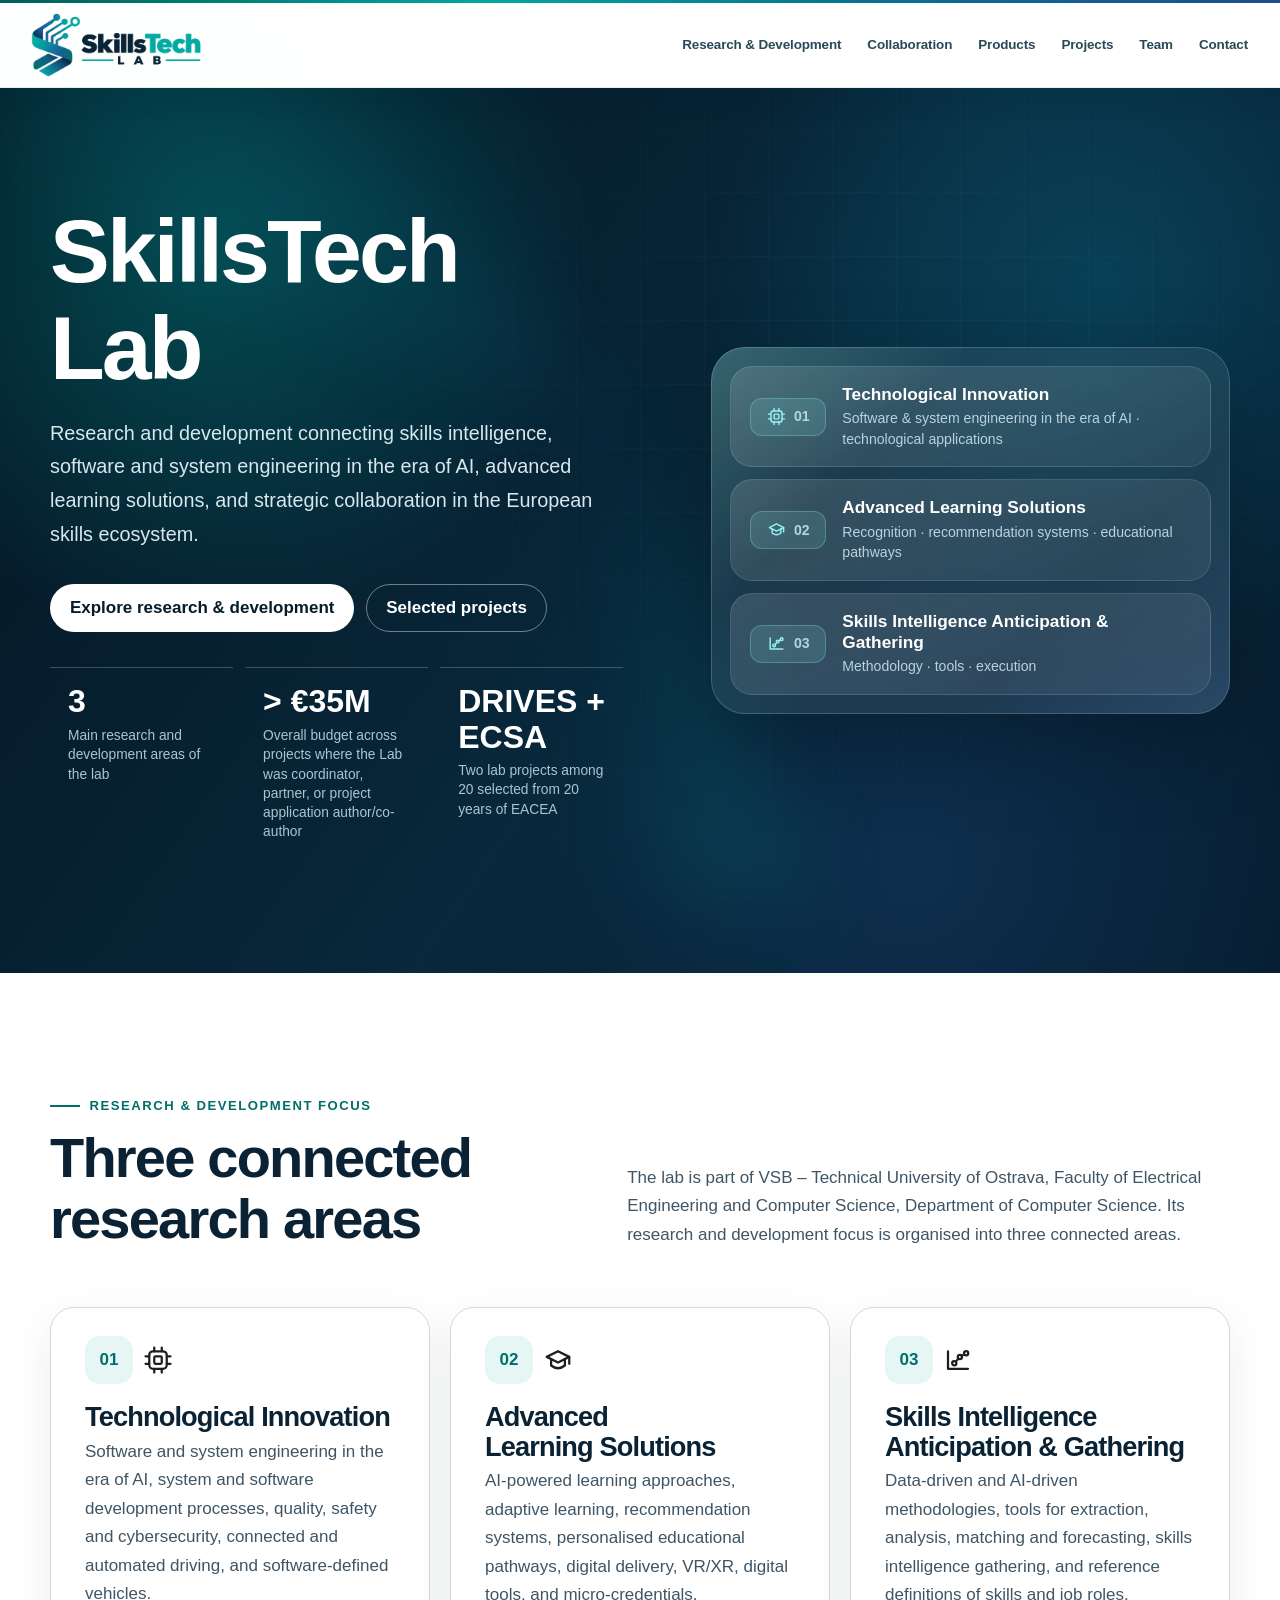
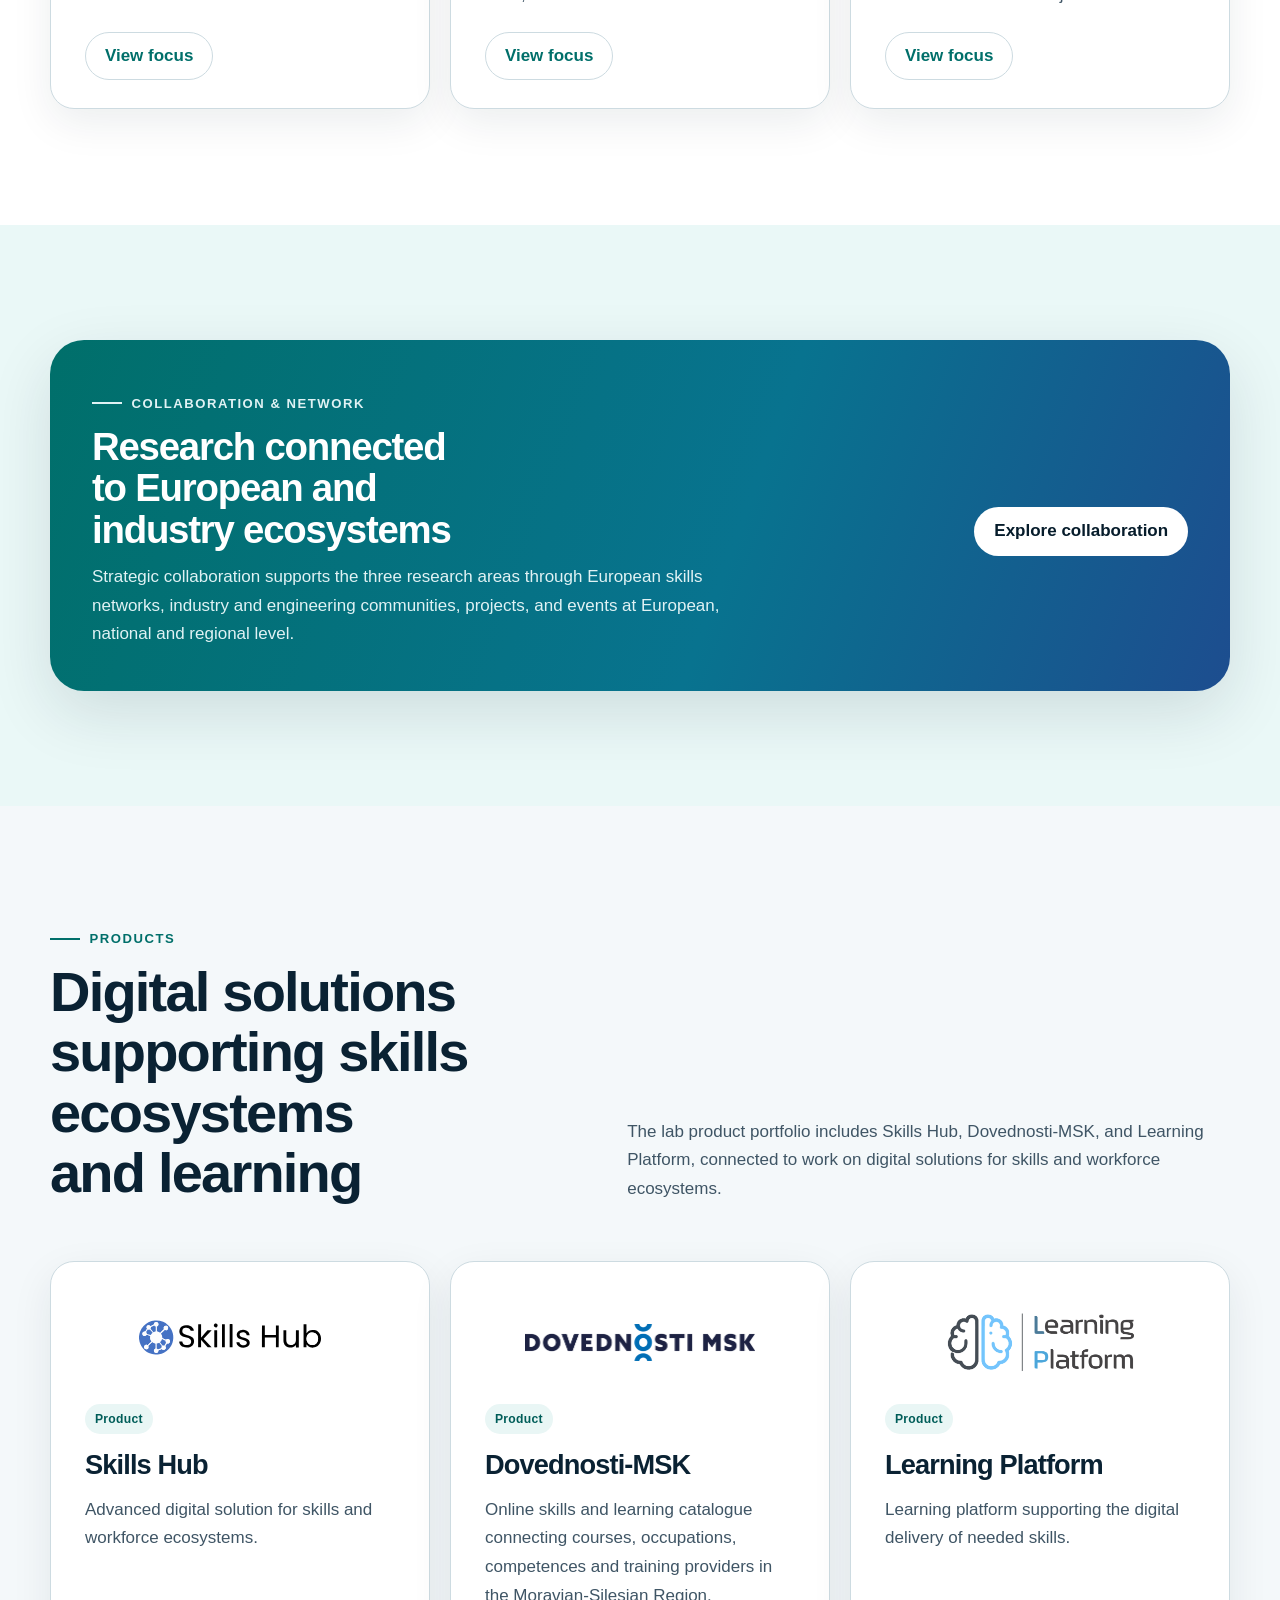
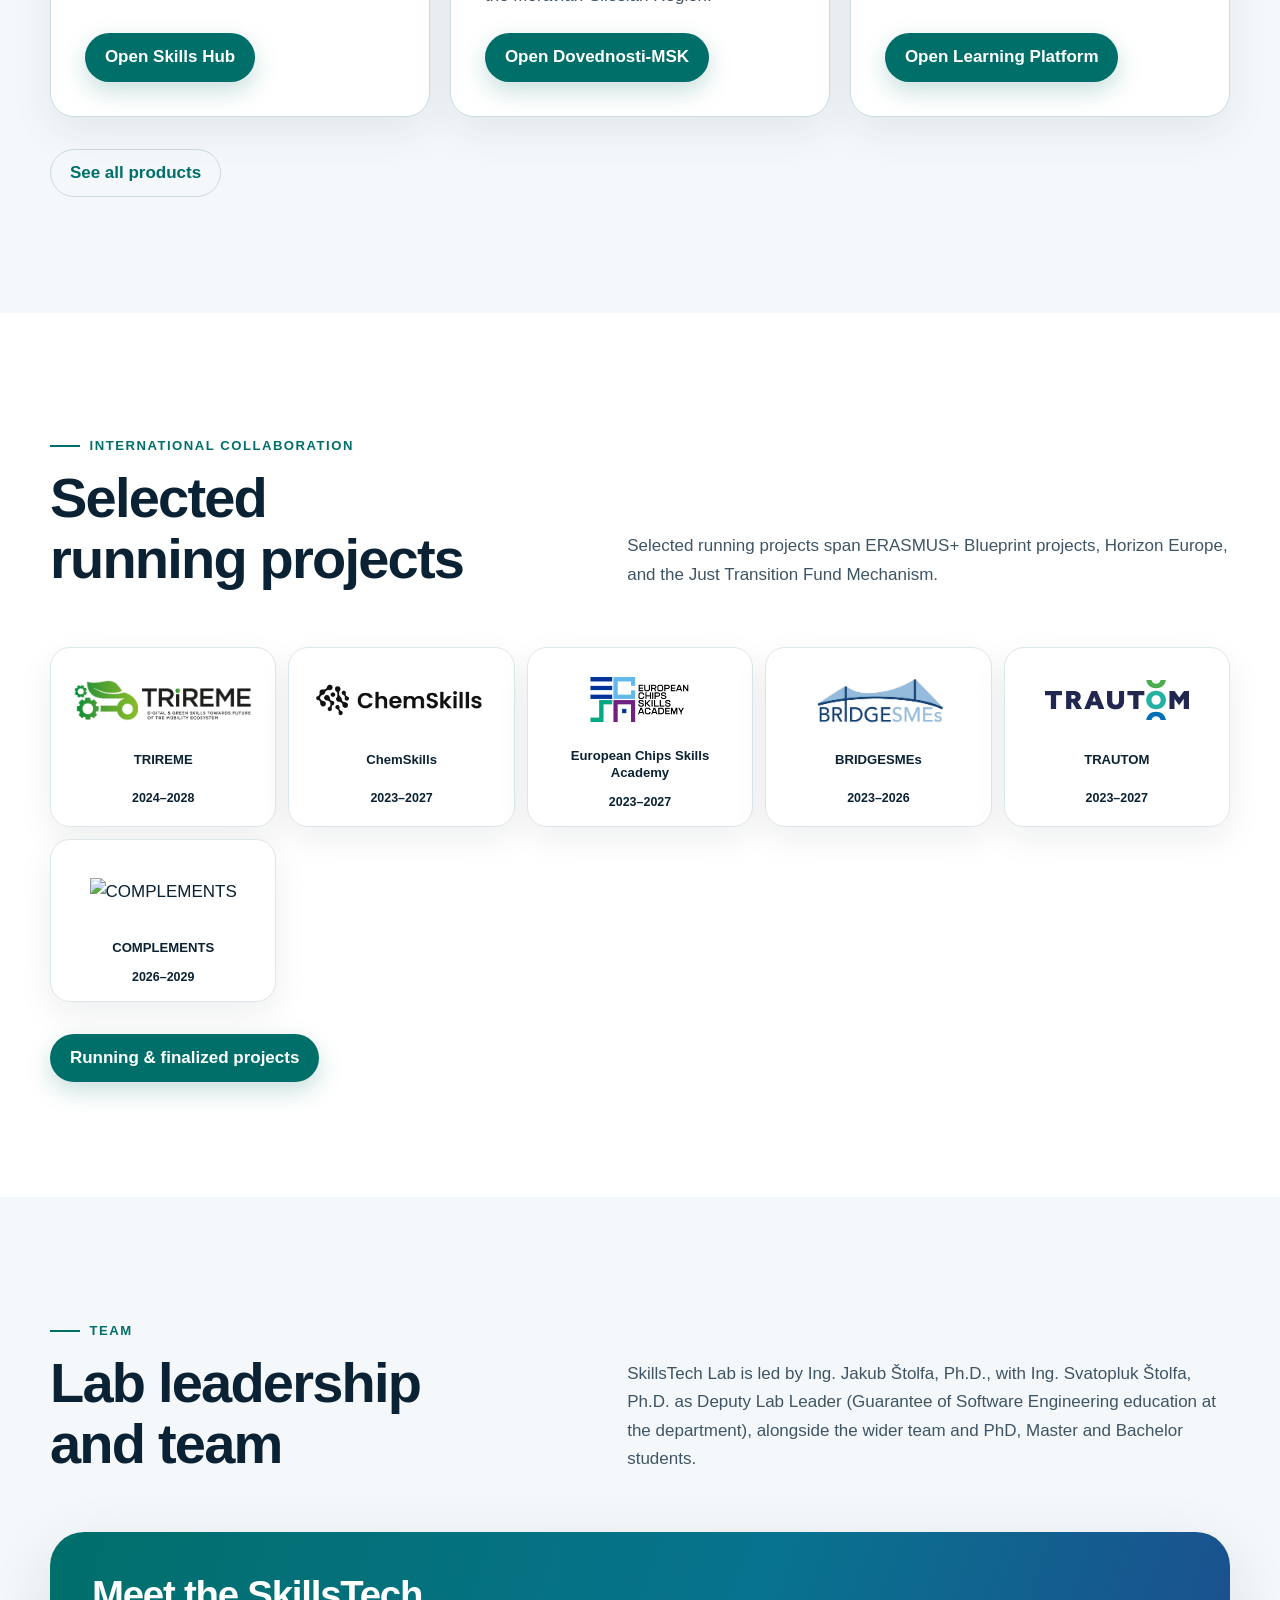
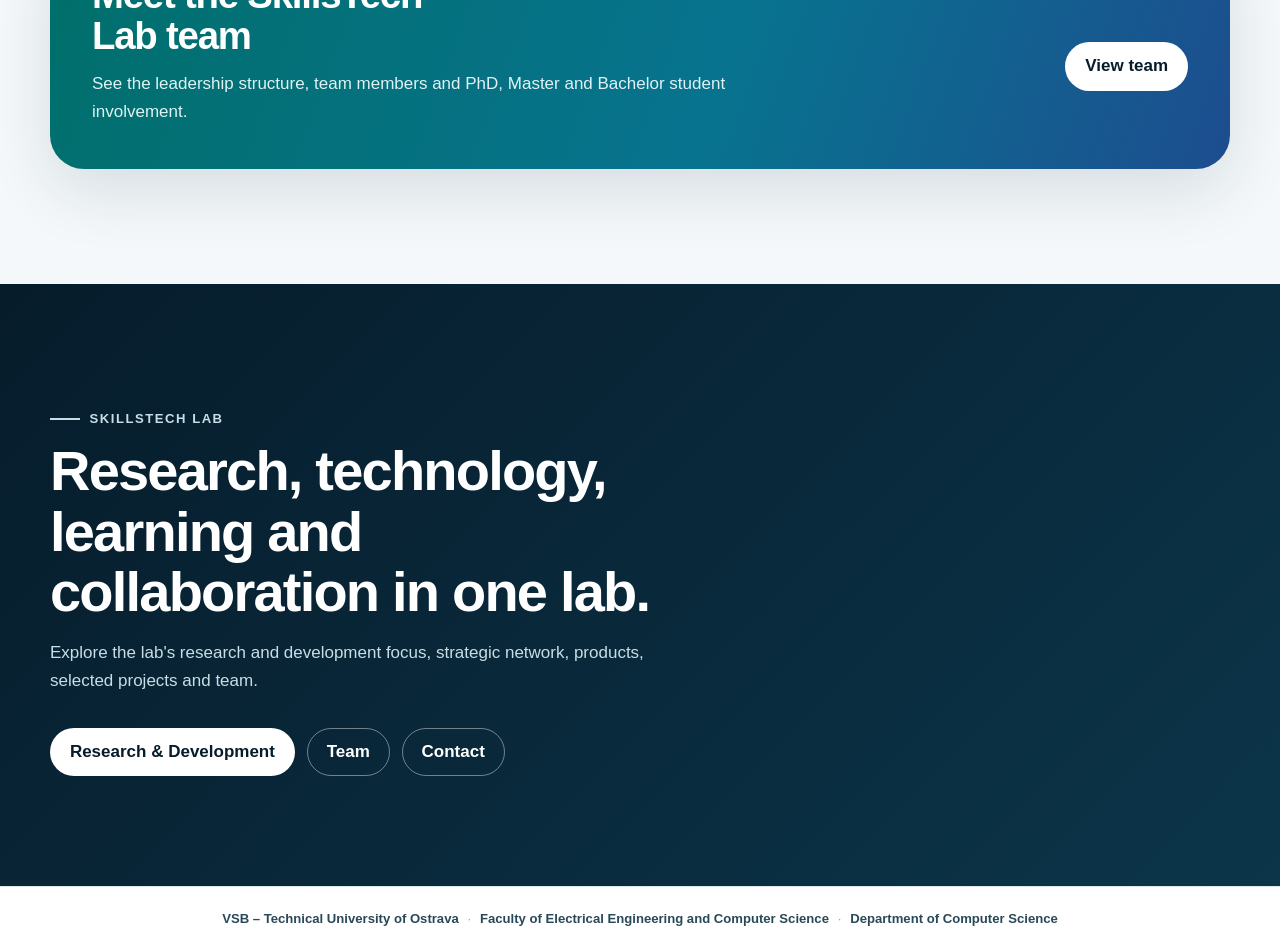
==== commit 2b0990ae: "Update index.html" ====
--- a/index.html
+++ b/index.html
@@ -76,6 +76,7 @@
 <div class="stl-project-logo-tile"><div class="stl-project-logo-image"><img alt="" decoding="async" loading="lazy" src="assets/ecsa.png"/></div><span>European Chips Skills Academy</span><small class="stl-project-logo-period">2023–2027</small></div>
 <div class="stl-project-logo-tile"><div class="stl-project-logo-image"><img alt="" decoding="async" loading="lazy" src="assets/bridgesmes.png"/></div><span>BRIDGESMEs</span><small class="stl-project-logo-period">2023–2026</small></div>
 <div class="stl-project-logo-tile"><div class="stl-project-logo-image"><img alt="" decoding="async" loading="lazy" src="assets/trautom.png"/></div><span>TRAUTOM</span><small class="stl-project-logo-period">2023–2027</small></div>
+<div class="stl-project-logo-tile"><div class="stl-project-logo-image"><img alt="COMPLEMENTS" decoding="async" loading="lazy" src="https://complements-project.eu/Content/Default/Images/LOGO/Logo_fundo_branco.svg"/></div><span>COMPLEMENTS</span><small class="stl-project-logo-period">2026–2029</small></div>
 </div>
 <div class="stl-actions"><a class="stl-button" href="projects.html">Running &amp; finalized projects</a></div>
 </div>
@@ -106,4 +107,4 @@
 </section>
 </div>
 <footer class="demo-footer"><div class="demo-footer-inner"><nav aria-label="Institution links" class="demo-footer-links"><a href="https://www.vsb.cz/en" rel="noopener noreferrer" target="_blank">VSB – Technical University of Ostrava</a><span aria-hidden="true">·</span><a href="https://www.fei.vsb.cz/en/faculty/" rel="noopener noreferrer" target="_blank">Faculty of Electrical Engineering and Computer Science</a><span aria-hidden="true">·</span><a href="https://www.fei.vsb.cz/460/en" rel="noopener noreferrer" target="_blank">Department of Computer Science</a></nav></div></footer>
-<script defer="True" src="mobile-menu.js"></script></body></html>+<script defer="True" src="mobile-menu.js"></script></body></html>
--- a/styles.css
+++ b/styles.css
@@ -1373,17 +1373,6 @@
 
 /* Team profile links */
 .stl-site .stl-person-links { margin-top: auto; }
-.stl-site .stl-button--linkedin {
-  gap: .45rem;
-  border-color: rgba(0, 111, 106, .24);
-  background: linear-gradient(135deg, rgba(0,111,106,.075), rgba(8,115,143,.07));
-  color: #075e68;
-}
-.stl-site .stl-button--linkedin:hover {
-  border-color: rgba(0,111,106,.38);
-  background: #e8f6f5;
-  color: #054f57;
-}
 
 /* Clickable institution footer */
 .demo-footer-links {
